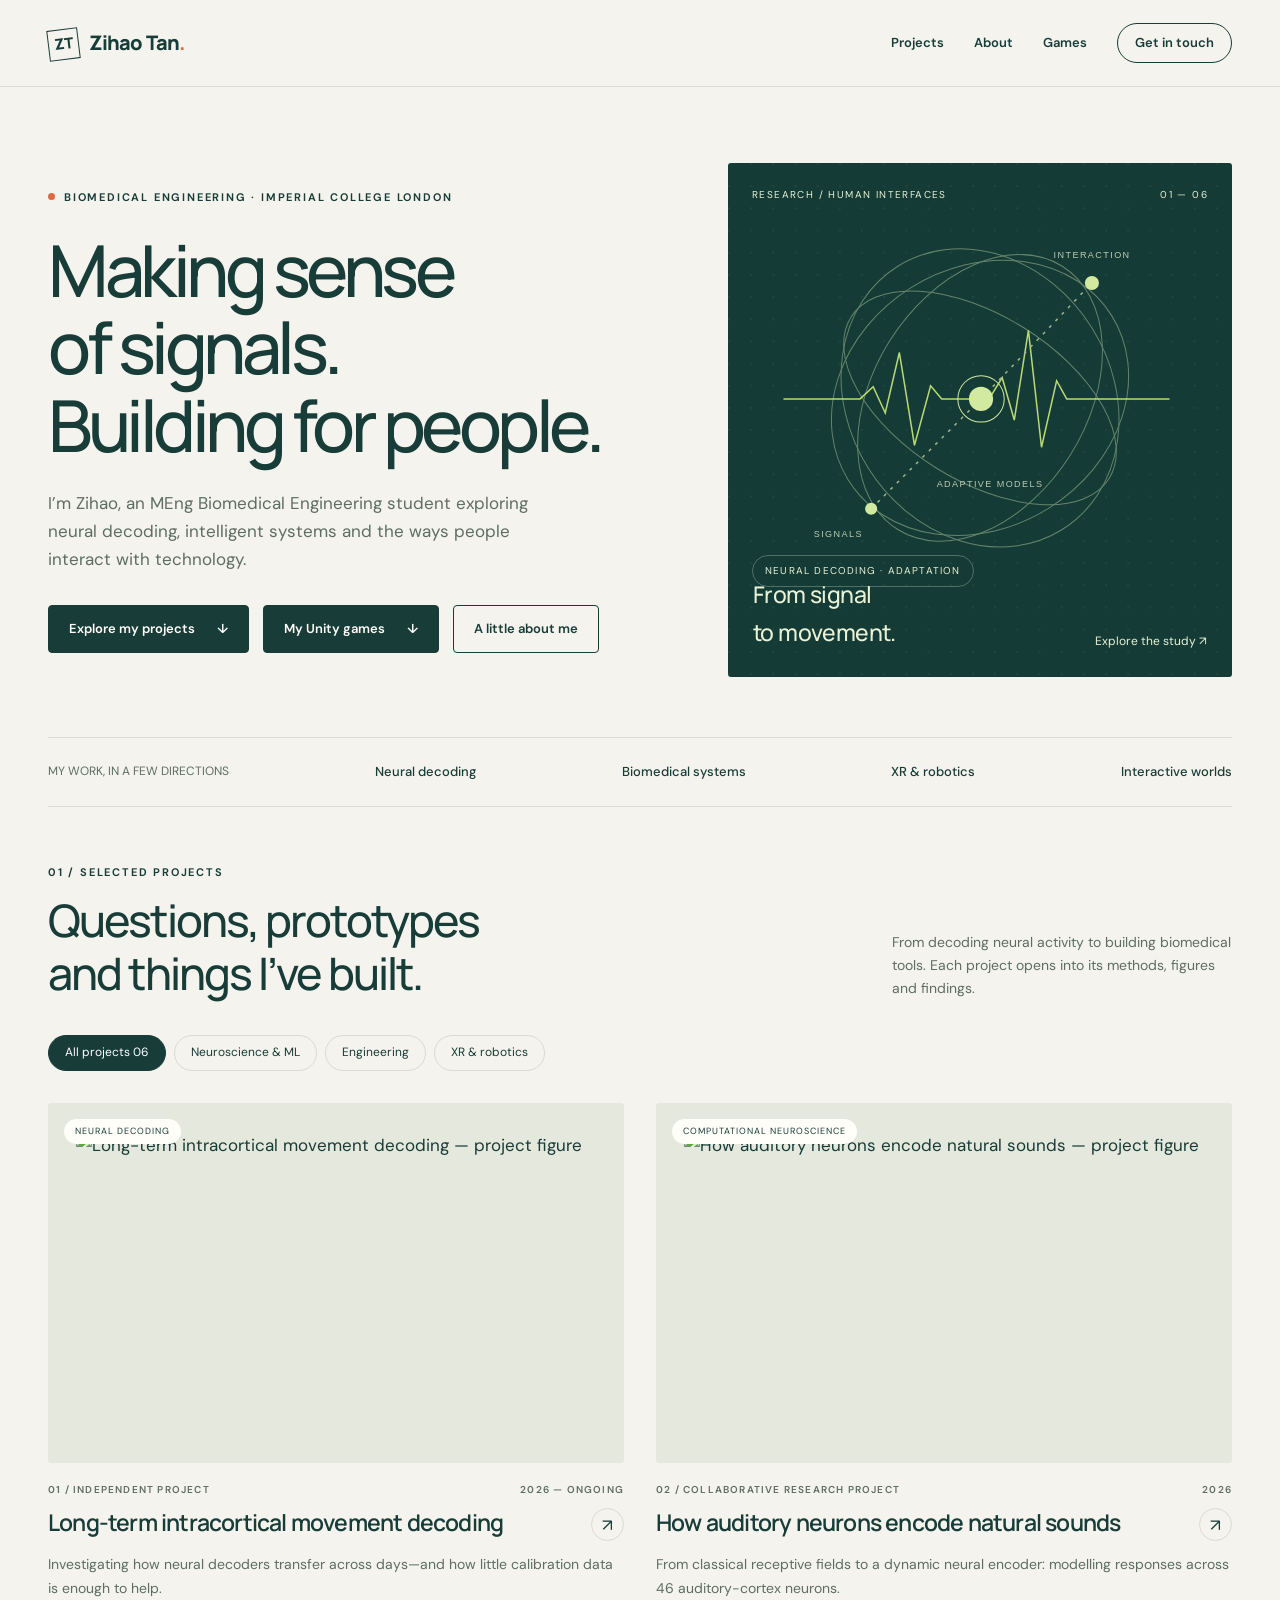
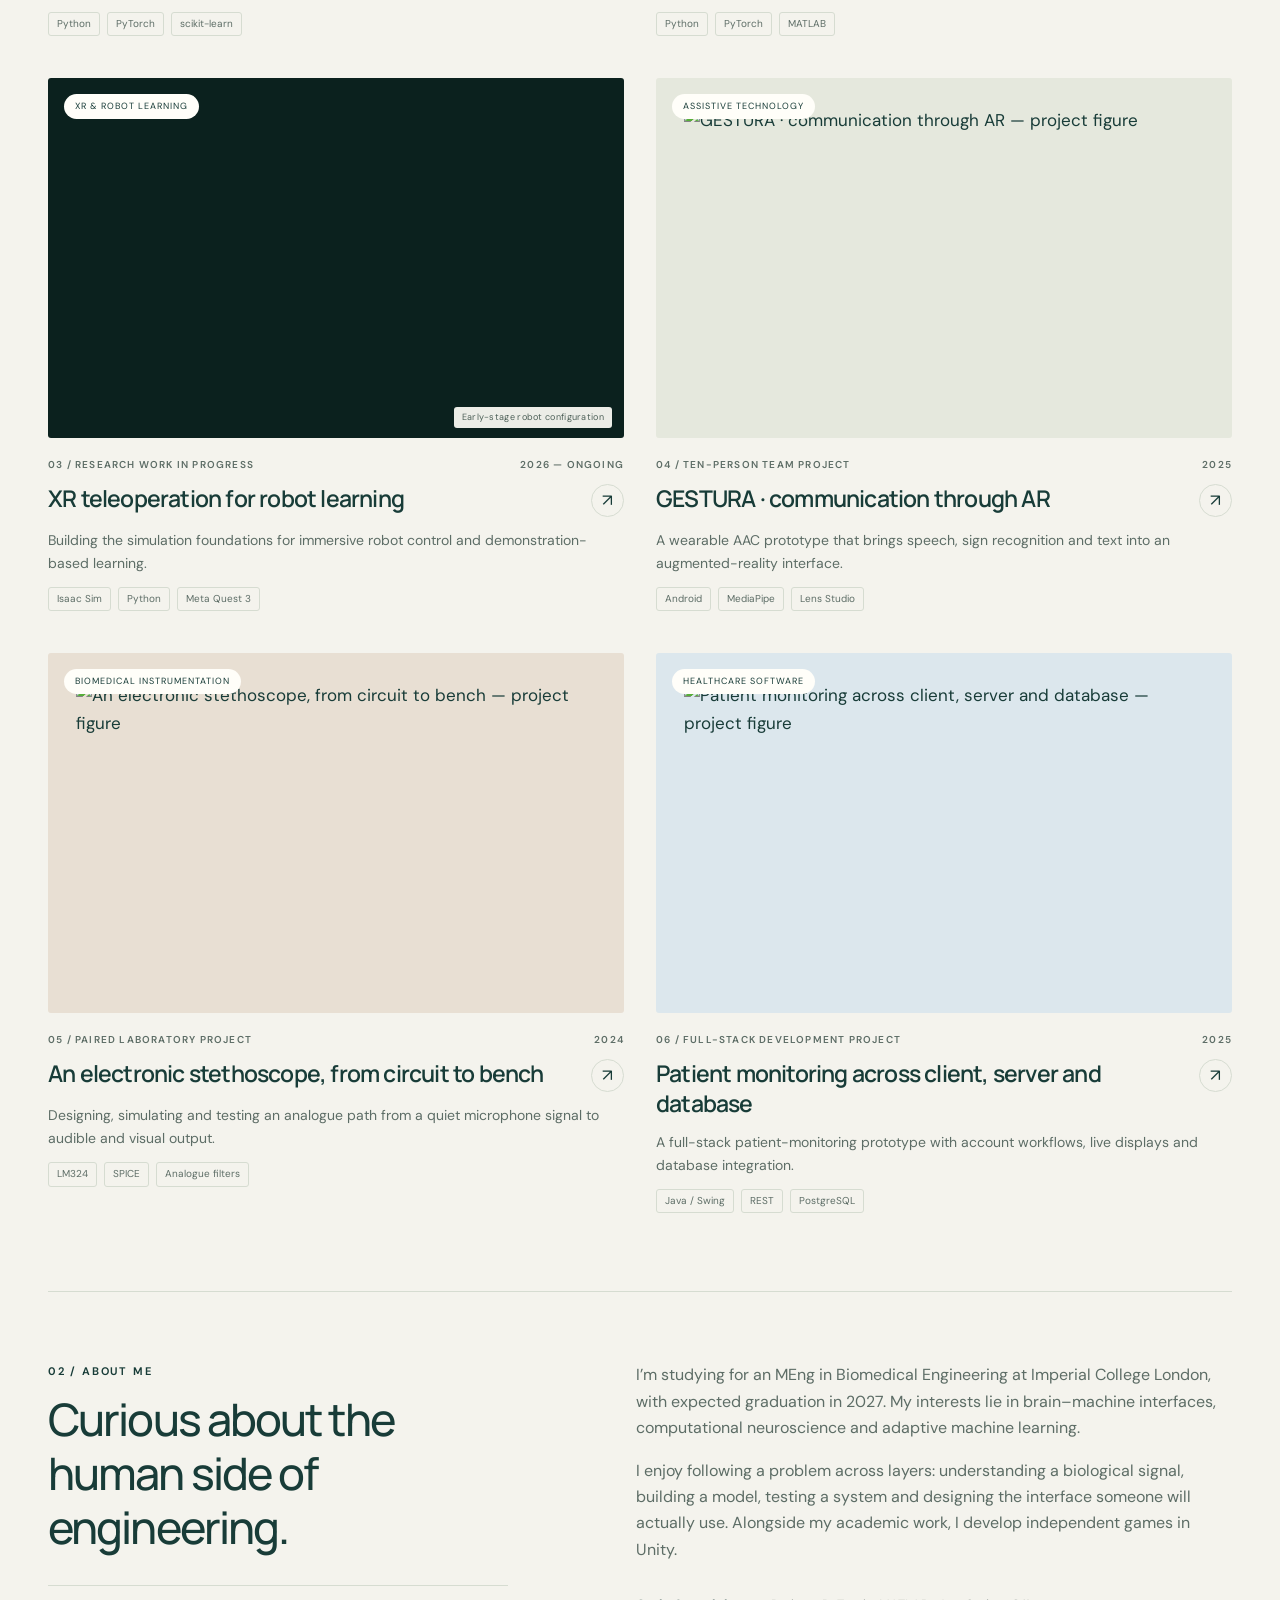
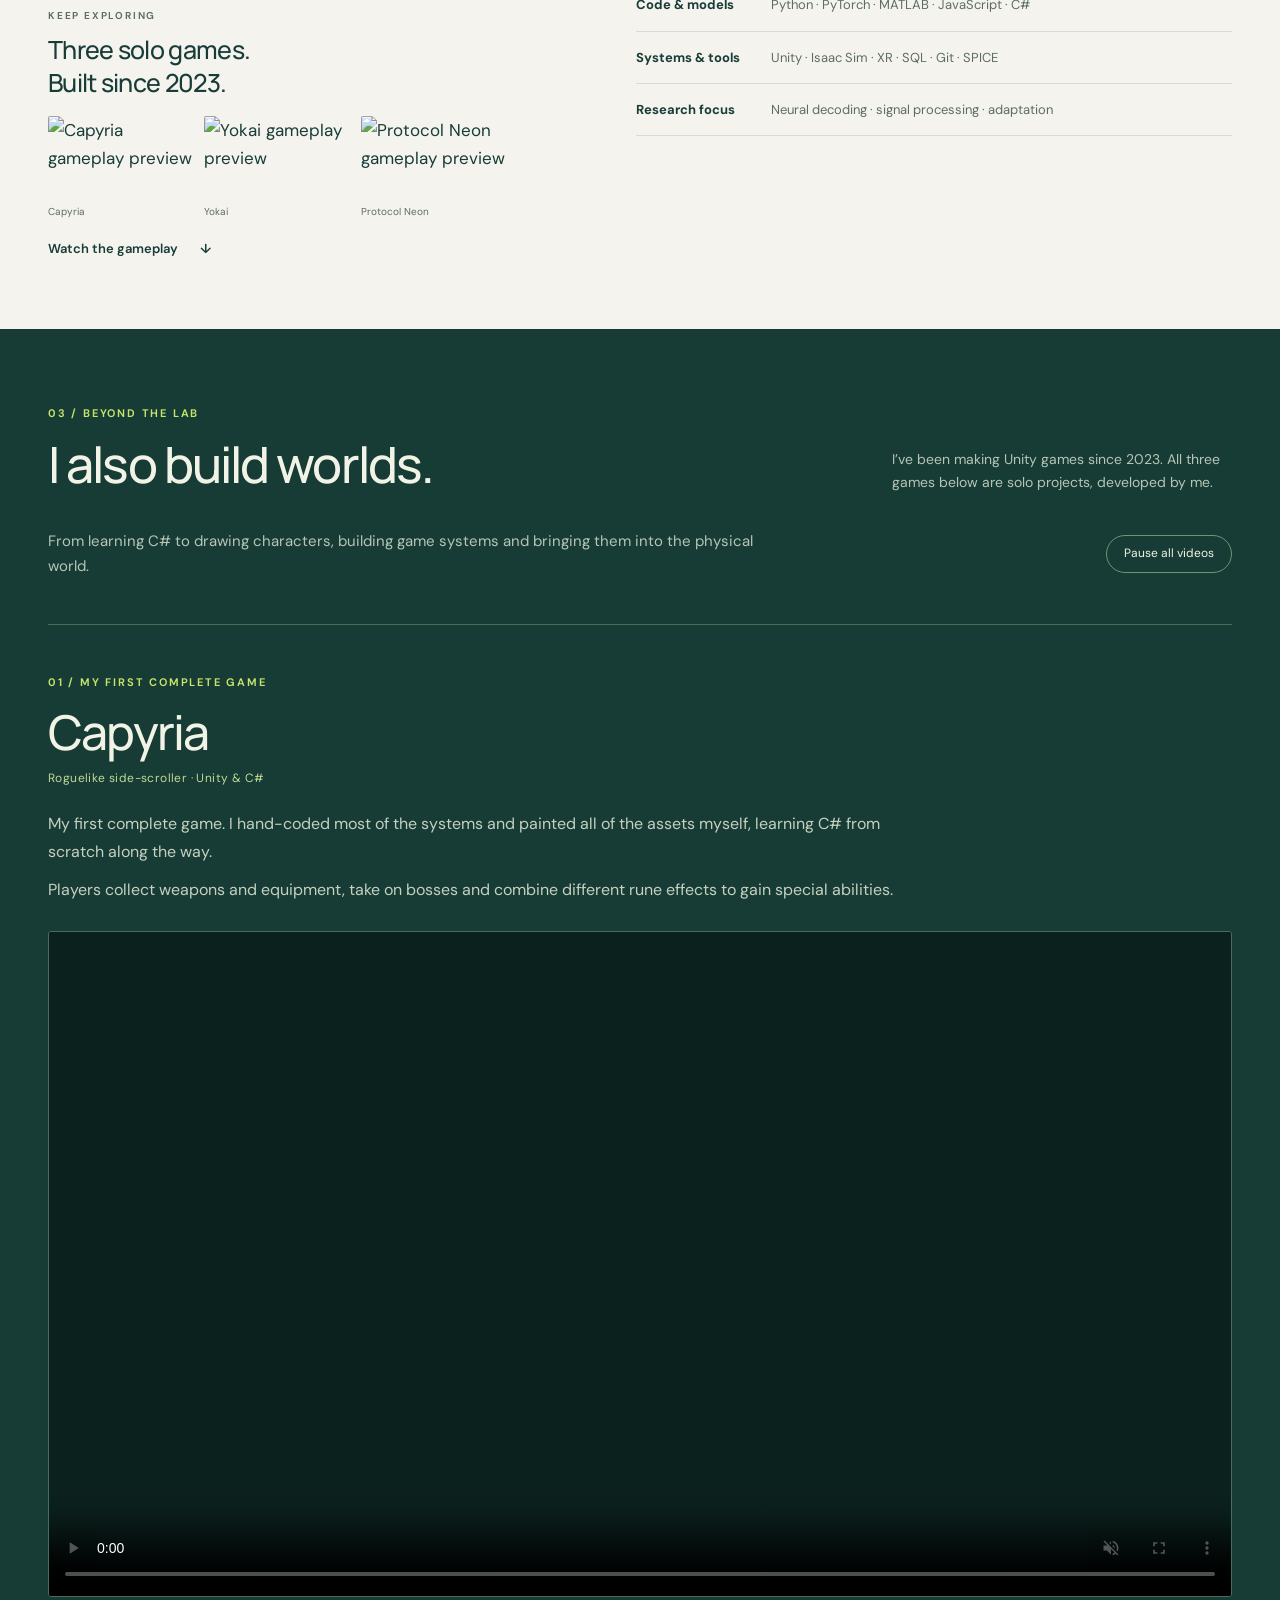
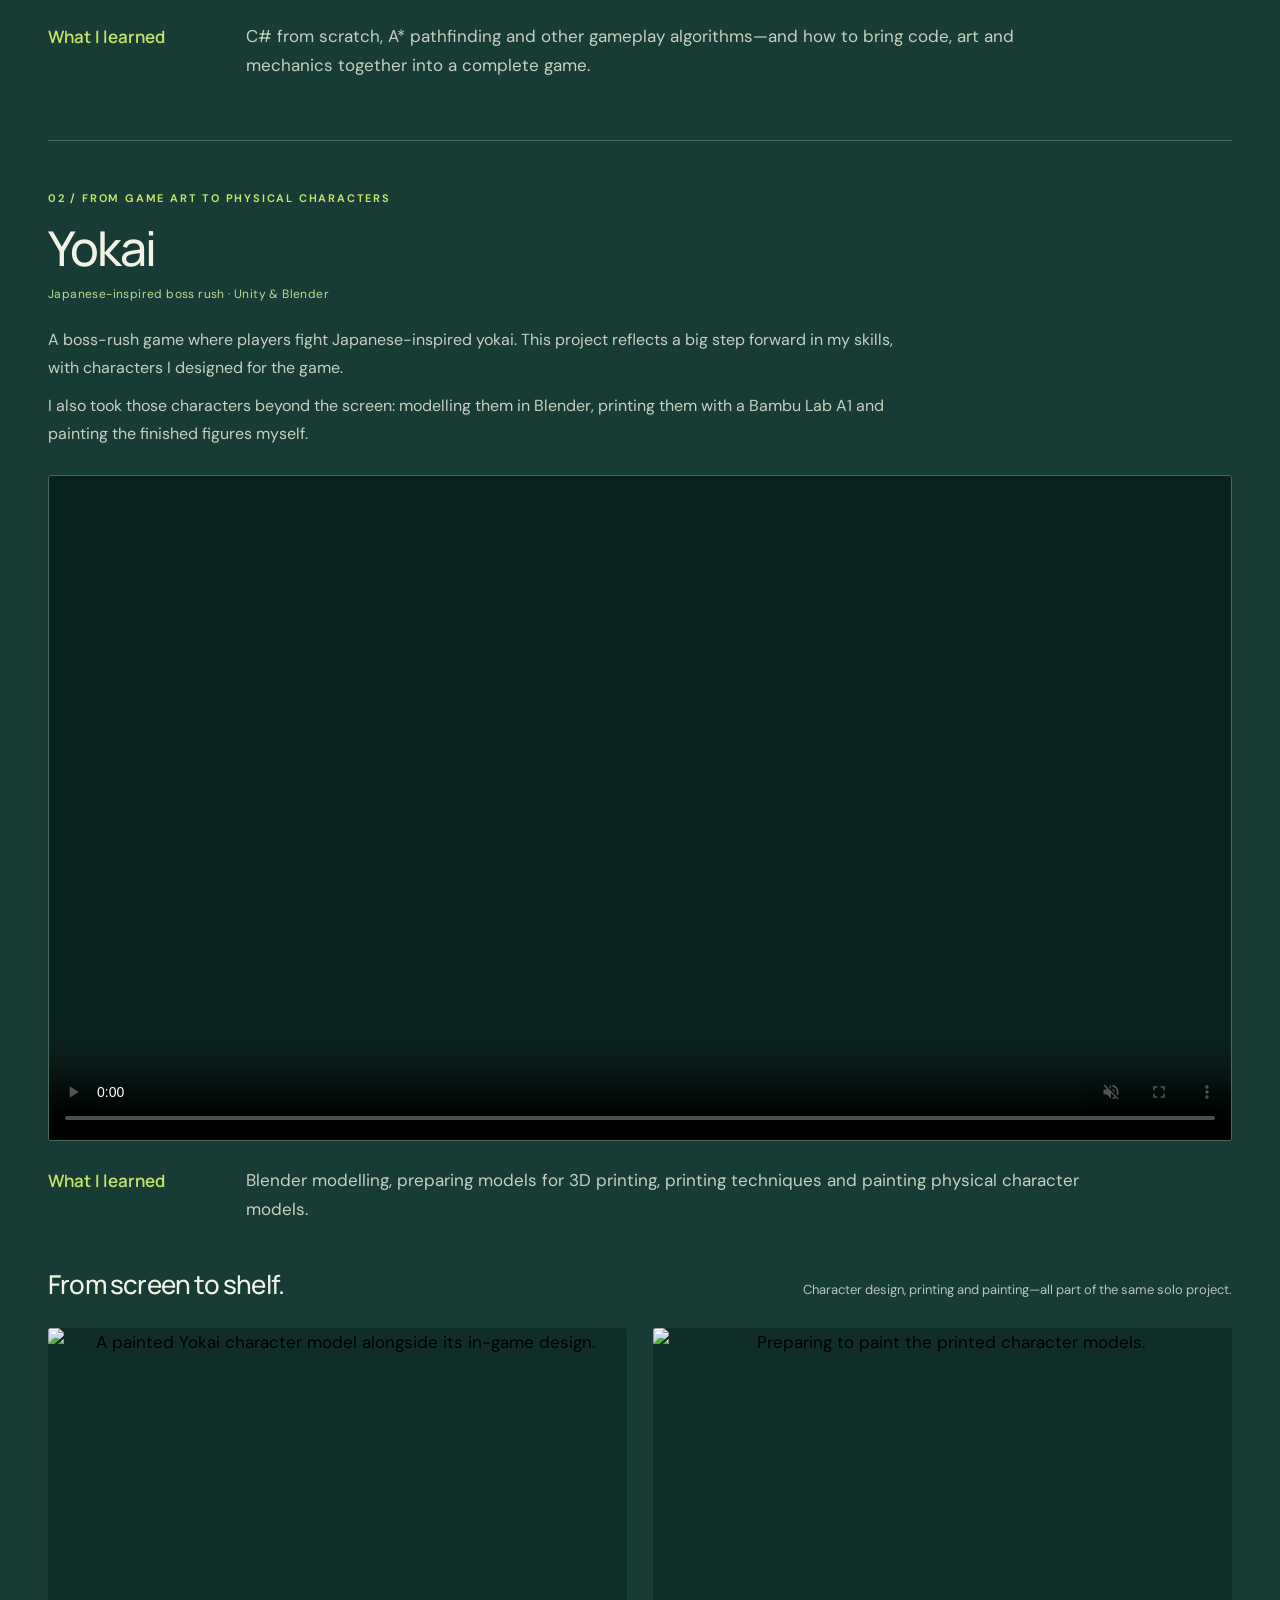
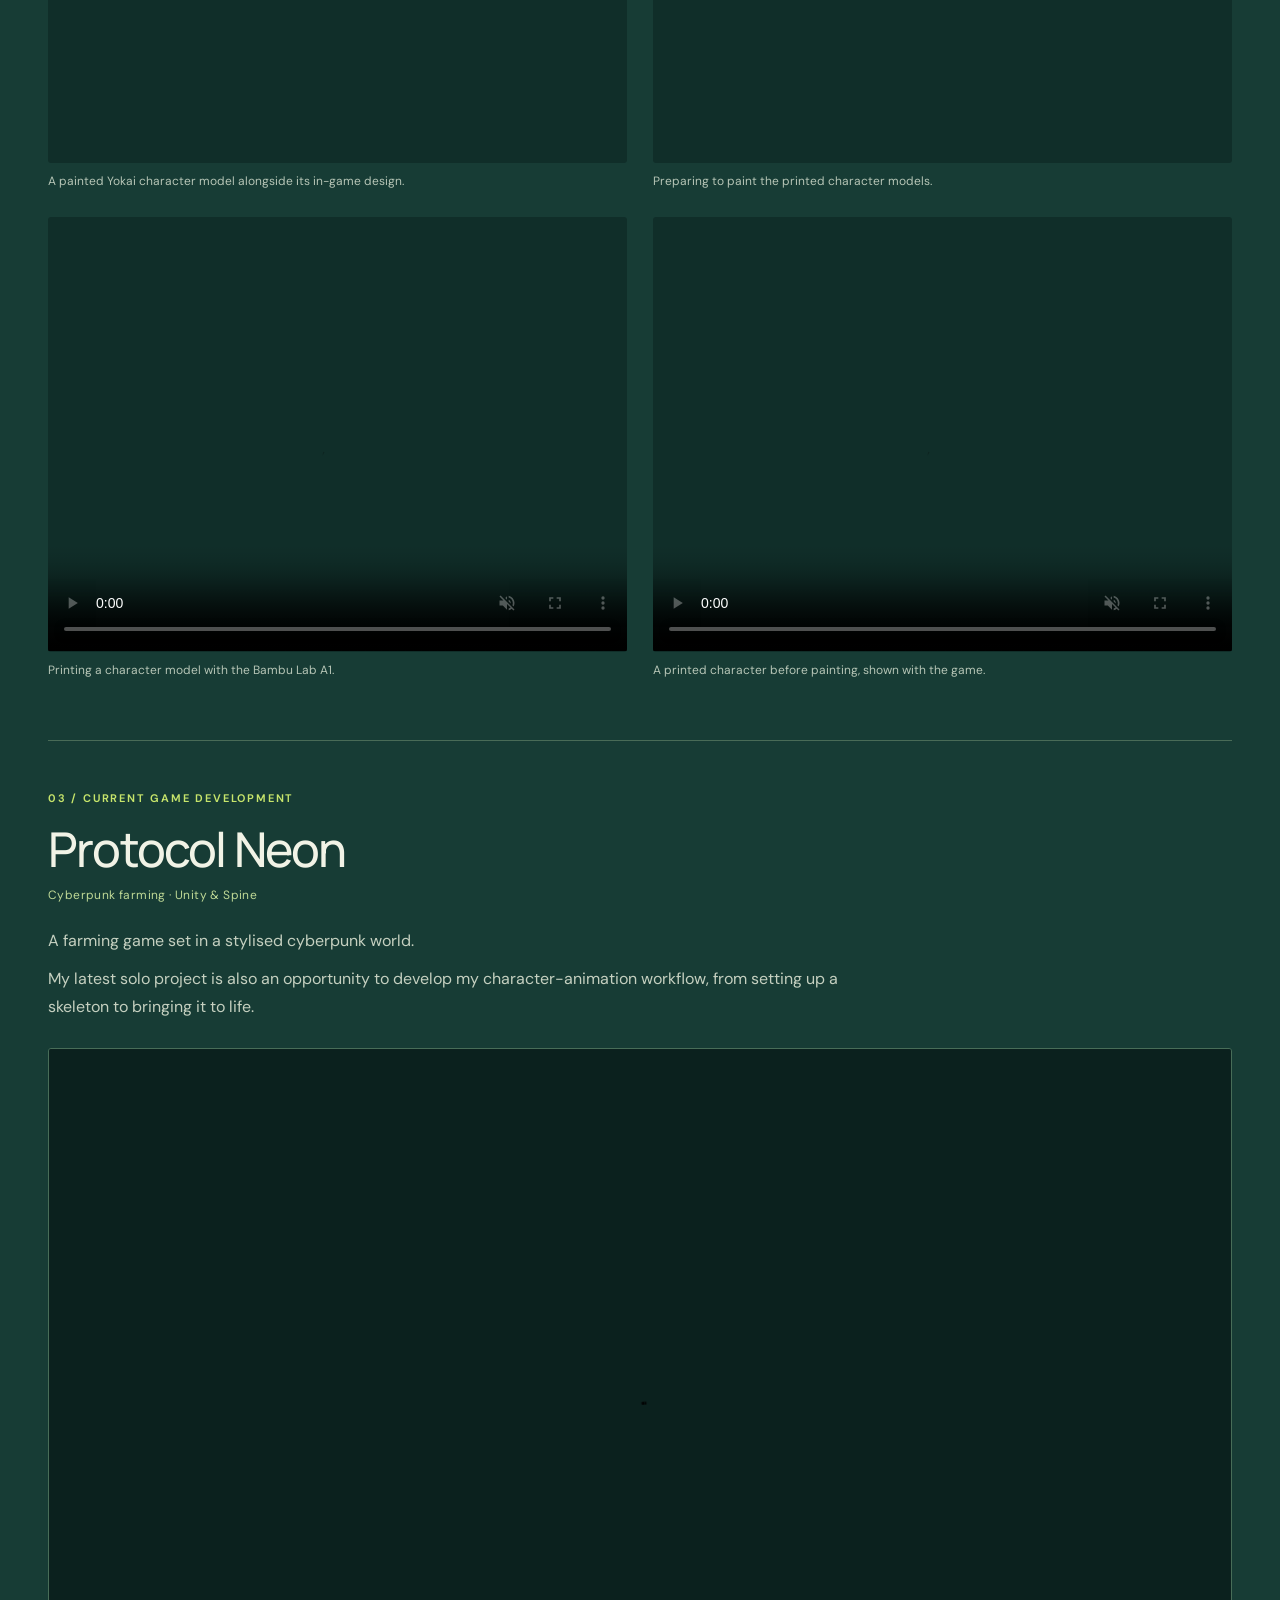
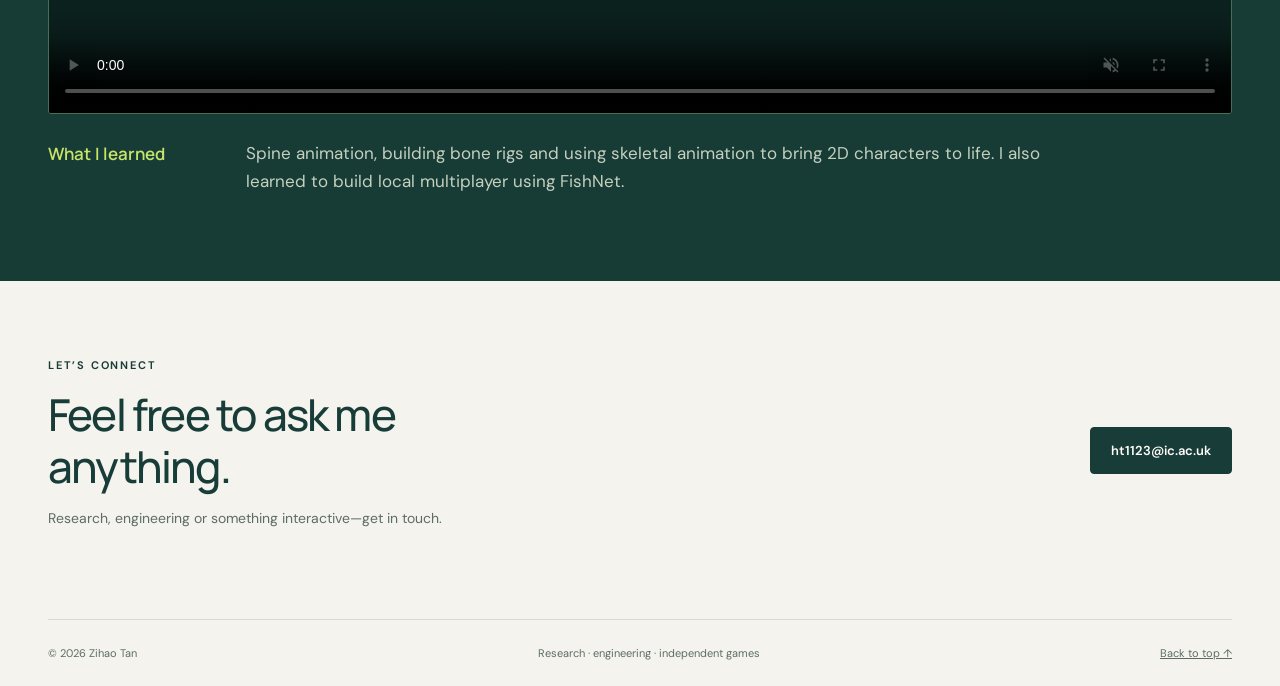
==== index.html @ b98d1325 "Publish portfolio pages and editable source" ====
<!doctype html><html lang="en"><head><meta charset="UTF-8"><meta name="viewport" content="width=device-width, initial-scale=1"><title>Research, engineering &amp; games | Zihao Tan</title><meta name="description" content="Zihao Tan’s portfolio: neural decoding, computational neuroscience, biomedical engineering, XR robotics and independent Unity games."><meta name="theme-color" content="#183c38"><link rel="icon" href="assets/favicon.svg" type="image/svg+xml"><link rel="stylesheet" href="style.css"><script src="app.js" defer></script></head><body id="top"><a class="skip" href="#main">Skip to content</a><header class="site-header"><div class="wrap nav"><a class="brand" href="index.html"><span class="brand-mark" aria-hidden="true">ZT</span>Zihao Tan<span style="color:var(--orange)">.</span></a><nav aria-label="Main navigation"><a href="#work">Projects</a><a href="#about">About</a><a href="#games">Games</a><a class="contact-link" href="mailto:ht1123@ic.ac.uk">Get in touch</a></nav></div></header><main id="main"><section class="hero wrap"><div class="hero-grid"><div><div class="eyebrow"><span class="dot"></span> Biomedical engineering · Imperial College London</div><h1>Making sense<br>of signals.<br>Building for people.</h1><p class="hero-copy">I’m Zihao, an MEng Biomedical Engineering student exploring neural decoding, intelligent systems and the ways people interact with technology.</p><div class="hero-actions"><a class="button" href="#work">Explore my projects <span>↓</span></a><a class="button games-jump" href="#games">My Unity games <span aria-hidden="true">↓</span></a><a class="button secondary" href="#about">A little about me</a></div></div><a class="hero-art" href="intracortical-decoding.html" aria-label="Explore long-term intracortical movement decoding"><div class="art-top"><span>RESEARCH / HUMAN INTERFACES</span><span>01 — 06</span></div><svg viewBox="0 0 500 510" aria-hidden="true"><defs><pattern id="dots" width="22" height="22" patternUnits="userSpaceOnUse"><circle cx="1" cy="1" r=".7" fill="#537365" opacity=".5"/></pattern></defs><rect width="500" height="510" fill="url(#dots)"/><g fill="none" stroke="#65836b"><ellipse cx="250" cy="233" rx="154" ry="129" transform="rotate(-32 250 233)"/><ellipse cx="250" cy="233" rx="131" ry="154" transform="rotate(-32 250 233)"/><ellipse cx="250" cy="233" rx="106" ry="154" transform="rotate(32 250 233)"/><ellipse cx="250" cy="233" rx="151" ry="82" transform="rotate(32 250 233)"/></g><g stroke="#b9d975" stroke-width="1.5" fill="none"><path d="M55 234h76l13-12 12 26 14-60 15 92 16-59 11 13h47l13-21 12 42 14-89 13 116 15-66 10 18h102"/><path d="M142 343L251 234 361 119" stroke="#9fb48e" stroke-dasharray="3 6"/></g><g fill="#d2eaa0"><circle cx="142" cy="343" r="6"/><circle cx="361" cy="119" r="7"/><circle cx="251" cy="234" r="12"/></g><circle cx="251" cy="234" r="23" fill="none" stroke="#d2eaa0"/><g font-family="Arial,sans-serif" font-size="9" letter-spacing="1.4" fill="#bdccaf"><text x="323" y="94">INTERACTION</text><text x="85" y="371">SIGNALS</text><text x="207" y="321">ADAPTIVE MODELS</text></g></svg><div class="art-badge">NEURAL DECODING · ADAPTATION</div><div class="art-bottom"><strong>From signal<br>to movement.</strong><span>Explore the study ↗</span></div></a></div><div class="intro-strip"><span>MY WORK, IN A FEW DIRECTIONS</span><strong>Neural decoding</strong><strong>Biomedical systems</strong><strong>XR & robotics</strong><strong>Interactive worlds</strong></div></section>
<section id="work" class="section wrap"><div class="section-head"><div><div class="eyebrow">01 / Selected projects</div><h2>Questions, prototypes<br>and things I’ve built.</h2></div><p>From decoding neural activity to building biomedical tools. Each project opens into its methods, figures and findings.</p></div><div class="filters" role="group" aria-label="Filter projects"><button class="filter" data-filter="all" aria-pressed="true">All projects <span aria-hidden="true">06</span></button><button class="filter" data-filter="research" aria-pressed="false">Neuroscience & ML</button><button class="filter" data-filter="engineering" aria-pressed="false">Engineering</button><button class="filter" data-filter="robotics" aria-pressed="false">XR & robotics</button></div><p id="filter-status" class="sr-only" aria-live="polite">Showing 6 projects</p><div class="project-grid"><a class="project-card" href="intracortical-decoding.html" data-category="research"><div class="project-media "><span class="project-label">Neural decoding</span><img src="assets/final_results_summary.webp" alt="Long-term intracortical movement decoding — project figure" loading="lazy" width="900" height="560"></div><div class="card-meta"><span>01 / Independent project</span><span>2026 — ongoing</span></div><div class="card-title"><h3>Long-term intracortical movement decoding</h3><span class="card-arrow" aria-hidden="true">↗</span></div><p>Investigating how neural decoders transfer across days—and how little calibration data is enough to help.</p><div class="tags"><span class="tag">Python</span><span class="tag">PyTorch</span><span class="tag">scikit-learn</span></div></a><a class="project-card" href="auditory-cortex.html" data-category="research"><div class="project-media "><span class="project-label">Computational neuroscience</span><img src="assets/auditory-dynamic-receptive-fields.webp" alt="How auditory neurons encode natural sounds — project figure" loading="lazy" width="900" height="560"></div><div class="card-meta"><span>02 / Collaborative research project</span><span>2026</span></div><div class="card-title"><h3>How auditory neurons encode natural sounds</h3><span class="card-arrow" aria-hidden="true">↗</span></div><p>From classical receptive fields to a dynamic neural encoder: modelling responses across 46 auditory-cortex neurons.</p><div class="tags"><span class="tag">Python</span><span class="tag">PyTorch</span><span class="tag">MATLAB</span></div></a><a class="project-card" href="xr-teleoperation.html" data-category="robotics"><div class="project-media xr xr-video-preview"><span class="project-label">XR & robot learning</span><video data-autoplay autoplay muted loop playsinline preload="metadata" poster="media/unitree-early-configuration-poster.jpg" aria-label="Early-stage Unitree robot configuration preview" width="1172" height="916"><source src="media/unitree-early-configuration.mp4" type="video/mp4"></video><span class="media-credit">Early-stage robot configuration</span></div><div class="card-meta"><span>03 / Research work in progress</span><span>2026 — ongoing</span></div><div class="card-title"><h3>XR teleoperation for robot learning</h3><span class="card-arrow" aria-hidden="true">↗</span></div><p>Building the simulation foundations for immersive robot control and demonstration-based learning.</p><div class="tags"><span class="tag">Isaac Sim</span><span class="tag">Python</span><span class="tag">Meta Quest 3</span></div></a><a class="project-card" href="gestura.html" data-category="engineering"><div class="project-media "><span class="project-label">Assistive technology</span><img src="assets/gestura-early-prototype.webp" alt="GESTURA · communication through AR — project figure" loading="lazy" width="900" height="560"></div><div class="card-meta"><span>04 / Ten-person team project</span><span>2025</span></div><div class="card-title"><h3>GESTURA · communication through AR</h3><span class="card-arrow" aria-hidden="true">↗</span></div><p>A wearable AAC prototype that brings speech, sign recognition and text into an augmented-reality interface.</p><div class="tags"><span class="tag">Android</span><span class="tag">MediaPipe</span><span class="tag">Lens Studio</span></div></a><a class="project-card" href="electronic-stethoscope.html" data-category="engineering"><div class="project-media lab"><span class="project-label">Biomedical instrumentation</span><img src="assets/stethoscope-breadboard.webp" alt="An electronic stethoscope, from circuit to bench — project figure" loading="lazy" width="900" height="560"></div><div class="card-meta"><span>05 / Paired laboratory project</span><span>2024</span></div><div class="card-title"><h3>An electronic stethoscope, from circuit to bench</h3><span class="card-arrow" aria-hidden="true">↗</span></div><p>Designing, simulating and testing an analogue path from a quiet microphone signal to audible and visual output.</p><div class="tags"><span class="tag">LM324</span><span class="tag">SPICE</span><span class="tag">Analogue filters</span></div></a><a class="project-card" href="patient-monitoring.html" data-category="engineering"><div class="project-media software"><span class="project-label">Healthcare software</span><img src="assets/software-patient-overview.webp" alt="Patient monitoring across client, server and database — project figure" loading="lazy" width="900" height="560"></div><div class="card-meta"><span>06 / Full-stack development project</span><span>2025</span></div><div class="card-title"><h3>Patient monitoring across client, server and database</h3><span class="card-arrow" aria-hidden="true">↗</span></div><p>A full-stack patient-monitoring prototype with account workflows, live displays and database integration.</p><div class="tags"><span class="tag">Java / Swing</span><span class="tag">REST</span><span class="tag">PostgreSQL</span></div></a></div></section>
<section id="about" class="wrap about"><div><div class="eyebrow">02 / About me</div><h2>Curious about the<br>human side of engineering.</h2><a class="about-next" href="#games"><span class="eyebrow">Keep exploring</span><span class="about-next-title">Three solo games.<br>Built since 2023.</span><span class="about-preview-grid"><span><img src="media/capyria-poster.jpg" alt="Capyria gameplay preview" loading="lazy" width="1280" height="720"><span>Capyria</span></span><span><img src="media/yokai-poster.jpg" alt="Yokai gameplay preview" loading="lazy" width="1280" height="718"><span>Yokai</span></span><span><img src="media/protocol-neon-poster.jpg" alt="Protocol Neon gameplay preview" loading="lazy" width="1274" height="720"><span>Protocol Neon</span></span></span><span class="about-next-link">Watch the gameplay <span aria-hidden="true">↓</span></span></a></div><div><p>I’m studying for an MEng in Biomedical Engineering at Imperial College London, with expected graduation in 2027. My interests lie in brain–machine interfaces, computational neuroscience and adaptive machine learning.</p><p>I enjoy following a problem across layers: understanding a biological signal, building a model, testing a system and designing the interface someone will actually use. Alongside my academic work, I develop independent games in Unity.</p><div class="skill-row"><strong>Code & models</strong><span>Python · PyTorch · MATLAB · JavaScript · C#</span></div><div class="skill-row"><strong>Systems & tools</strong><span>Unity · Isaac Sim · XR · SQL · Git · SPICE</span></div><div class="skill-row"><strong>Research focus</strong><span>Neural decoding · signal processing · adaptation</span></div></div></section>
<section id="games" class="games"><div class="wrap"><div class="section-head"><div><div class="eyebrow">03 / Beyond the lab</div><h2>I also build worlds.</h2></div><p>I’ve been making Unity games since 2023. All three games below are solo projects, developed by me.</p></div><div class="game-section-toolbar"><p>From learning C# to drawing characters, building game systems and bringing them into the physical world.</p><button type="button" class="video-toggle" aria-pressed="false">Pause all videos</button></div>
<article class="game-showcase" id="capyria"><div class="game-intro"><div class="eyebrow">01 / My first complete game</div><h3>Capyria</h3><div class="game-genre">Roguelike side-scroller · Unity & C#</div><p>My first complete game. I hand-coded most of the systems and painted all of the assets myself, learning C# from scratch along the way.</p><p>Players collect weapons and equipment, take on bosses and combine different rune effects to gain special abilities.</p></div><div class="game-player"><video data-autoplay autoplay muted loop playsinline controls preload="none" poster="media/capyria-poster.jpg" aria-label="Capyria gameplay trailer"><source data-src="media/capyria.mp4" type="video/mp4">Your browser does not support embedded video.</video></div><div class="game-learning"><span class="eyebrow">What I learned</span><p>C# from scratch, A* pathfinding and other gameplay algorithms—and how to bring code, art and mechanics together into a complete game.</p></div></article>
<article class="game-showcase" id="yokai"><div class="game-intro"><div class="eyebrow">02 / From game art to physical characters</div><h3>Yokai</h3><div class="game-genre">Japanese-inspired boss rush · Unity & Blender</div><p>A boss-rush game where players fight Japanese-inspired yokai. This project reflects a big step forward in my skills, with characters I designed for the game.</p><p>I also took those characters beyond the screen: modelling them in Blender, printing them with a Bambu Lab A1 and painting the finished figures myself.</p></div><div class="game-player"><video data-autoplay autoplay muted loop playsinline controls preload="none" poster="media/yokai-poster.jpg" aria-label="Yokai boss-rush gameplay"><source data-src="media/yokai.mp4" type="video/mp4">Your browser does not support embedded video.</video></div><div class="game-learning"><span class="eyebrow">What I learned</span><p>Blender modelling, preparing models for 3D printing, printing techniques and painting physical character models.</p></div><div class="making-section"><div class="making-heading"><h4>From screen to shelf.</h4><p>Character design, printing and painting—all part of the same solo project.</p></div><div class="making-grid"><figure class="making-figure"><button type="button" class="image-button making-media" aria-label="Enlarge image: A painted Yokai character model alongside its in-game design."><img src="media/yokai-painted-model.webp" alt="A painted Yokai character model alongside its in-game design." loading="lazy" width="1400" height="1050"></button><figcaption>A painted Yokai character model alongside its in-game design.</figcaption></figure><figure class="making-figure"><button type="button" class="image-button making-media" aria-label="Enlarge image: Preparing to paint the printed character models."><img src="media/yokai-painting-process.webp" alt="Preparing to paint the printed character models." loading="lazy" width="1400" height="1050"></button><figcaption>Preparing to paint the printed character models.</figcaption></figure><figure class="making-figure"><div class="making-media"><video data-autoplay autoplay muted loop playsinline controls preload="none" poster="media/yokai-printing-poster.jpg" aria-label="Yokai character being printed on a Bambu Lab A1"><source data-src="media/yokai-printing.mp4" type="video/mp4">Your browser does not support embedded video.</video></div><figcaption>Printing a character model with the Bambu Lab A1.</figcaption></figure><figure class="making-figure"><div class="making-media"><video data-autoplay autoplay muted loop playsinline controls preload="none" poster="media/yokai-printed-model-poster.jpg" aria-label="A printed Yokai character held beside its in-game design"><source data-src="media/yokai-printed-model.mp4" type="video/mp4">Your browser does not support embedded video.</video></div><figcaption>A printed character before painting, shown with the game.</figcaption></figure></div></div></article>
<article class="game-showcase" id="protocol-neon"><div class="game-intro"><div class="eyebrow">03 / Current game development</div><h3>Protocol Neon</h3><div class="game-genre">Cyberpunk farming · Unity & Spine</div><p>A farming game set in a stylised cyberpunk world.</p><p>My latest solo project is also an opportunity to develop my character-animation workflow, from setting up a skeleton to bringing it to life.</p></div><div class="game-player"><video data-autoplay autoplay muted loop playsinline controls preload="none" poster="media/protocol-neon-poster.jpg" aria-label="Protocol Neon cyberpunk farming gameplay"><source data-src="media/protocol-neon.mp4" type="video/mp4">Your browser does not support embedded video.</video></div><div class="game-learning"><span class="eyebrow">What I learned</span><p>Spine animation, building bone rigs and using skeletal animation to bring 2D characters to life. I also learned to build local multiplayer using FishNet.</p></div></article></div></section>
<section id="contact" class="wrap contact"><div><div class="eyebrow">Let’s connect</div><h2>Feel free to ask me<br>anything.</h2><p>Research, engineering or something interactive—get in touch.</p></div><a class="button" href="mailto:ht1123@ic.ac.uk">ht1123@ic.ac.uk</a></section></main><div class="wrap footer"><span>© 2026 Zihao Tan</span><span>Research · engineering · independent games</span><a href="#top">Back to top ↑</a></div><dialog id="figure-dialog" class="lightbox" aria-label="Expanded project figure"><button type="button" class="lightbox-close" aria-label="Close expanded figure">×</button><img src="assets/favicon.svg" alt=""><p class="lightbox-caption"></p></dialog></body></html>
---- style.css ----
@import url('https://fonts.googleapis.com/css2?family=DM+Sans:wght@400;450;500;600;650;700&family=Manrope:wght@400;500;600;650;700;750;800&display=swap');
:root{--paper:#f4f3ed;--ink:#183c38;--muted:#5d6d66;--line:#d6dcd1;--green:#c7e56b;--orange:#dc6a45;--white:#fffef9;--navy:#143b35}*{box-sizing:border-box}html{scroll-behavior:smooth;scroll-padding-top:90px}body{margin:0;background:var(--paper);color:var(--ink);font-family:'DM Sans',Arial,sans-serif;font-size:17px;line-height:1.65}a{color:inherit}button{font:inherit}img{max-width:100%;display:block}::selection{background:var(--green);color:var(--ink)}.wrap{width:min(1240px,calc(100% - 96px));margin:auto}.site-header{border-bottom:1px solid var(--line);background:var(--paper);position:sticky;top:0;z-index:20}.nav{height:86px;display:flex;align-items:center;justify-content:space-between;gap:24px}.brand{text-decoration:none;font-family:Manrope,Arial,sans-serif;font-size:20px;font-weight:800;letter-spacing:-.9px;white-space:nowrap}.brand-mark{display:inline-grid;place-items:center;border:1.5px solid var(--ink);width:31px;height:31px;margin-right:10px;font-size:15px;transform:rotate(-7deg)}nav{display:flex;align-items:center;gap:30px}nav a{text-decoration:none;font-size:13px;font-weight:600}nav a:hover{color:#a34529}.contact-link{border:1px solid var(--ink);border-radius:30px;padding:8px 17px}.eyebrow,.mono{font-family:'DM Sans',Arial,sans-serif;font-size:11px;letter-spacing:1.8px;text-transform:uppercase;font-weight:650}.eyebrow{display:flex;align-items:center;gap:9px}.dot{width:7px;height:7px;background:var(--orange);border-radius:50%;display:inline-block}.hero{padding:76px 0 66px}.hero-grid{display:grid;grid-template-columns:1.23fr 1fr;align-items:center;gap:60px}.hero h1{font-family:Manrope,Arial,sans-serif;font-size:clamp(50px,5.6vw,78px);font-weight:500;letter-spacing:-4.5px;line-height:1.08;margin:26px 0 25px}.hero h1 em{font-family:Georgia,serif;font-weight:400}.hero-copy{max-width:520px;color:var(--muted);font-size:17px}.button{display:inline-flex;align-items:center;gap:22px;background:var(--ink);color:var(--white);border:1px solid var(--ink);border-radius:4px;padding:12px 20px;text-decoration:none;font-size:13px;font-weight:600;cursor:pointer}.button:hover{background:#28584c}.button.secondary{background:transparent;color:var(--ink)}.hero-actions{display:flex;gap:14px;margin-top:32px}.hero-art{position:relative;aspect-ratio:1/1.02;background:var(--navy);border-radius:3px;overflow:hidden;color:#e9f2d6;padding:24px}.hero-art svg{position:absolute;inset:0;width:100%;height:100%}.art-top{position:relative;display:flex;justify-content:space-between;font-size:10px;letter-spacing:1.4px}.art-bottom{position:absolute;bottom:25px;left:25px;right:25px;display:flex;justify-content:space-between;align-items:end}.art-bottom span{font-size:12px}.art-bottom strong{font-family:Manrope,sans-serif;font-size:23px;font-weight:500;letter-spacing:-.6px}.art-badge{position:absolute;bottom:90px;left:24px;padding:7px 12px;border:1px solid #4e7163;font-size:10px;letter-spacing:1.2px;border-radius:40px}.intro-strip{display:flex;align-items:center;justify-content:space-between;border-top:1px solid var(--line);border-bottom:1px solid var(--line);padding:23px 0;gap:15px;margin-top:60px}.intro-strip span{color:var(--muted);font-size:12px}.intro-strip strong{font-size:13px;font-weight:500}.section{padding:78px 0}.section-head{display:flex;justify-content:space-between;align-items:end;gap:35px;margin-bottom:35px}.section-head h2,.about h2{font-family:Manrope,Arial,sans-serif;font-size:clamp(32px,3.5vw,45px);line-height:1.2;letter-spacing:-1.9px;font-weight:500;margin:12px 0 0}.section-head p{max-width:340px;font-size:14px;color:var(--muted);margin:0}.filters{display:flex;gap:8px;flex-wrap:wrap;margin:25px 0 32px}.filter{background:transparent;border:1px solid var(--line);border-radius:25px;padding:7px 16px;cursor:pointer;font-size:12px;color:var(--ink)}.filter[aria-pressed=true]{background:var(--ink);color:white;border-color:var(--ink)}.project-grid{display:grid;grid-template-columns:1fr 1fr;gap:42px 32px}.project-card{text-decoration:none;display:block}.project-card[hidden]{display:none}.project-media{aspect-ratio:1.6;background:#e5e8dd;position:relative;overflow:hidden;border-radius:3px;display:flex;align-items:center;justify-content:center;padding:28px}.project-media img{width:100%;height:100%;object-fit:contain;transition:transform .5s}.project-card:hover .project-media img{transform:scale(1.025)}.project-card:hover h3{text-decoration:underline;text-underline-offset:5px}.project-media.poster{background:#dce8e4}.project-media.poster img{object-fit:cover;object-position:top;height:100%;border-radius:2px}.project-media.lab{background:#e8dfd3}.project-media.software{background:#dce7ed}.project-media.xr{background:#d7e3d8;padding:0}.project-label{position:absolute;left:16px;top:16px;border-radius:20px;background:var(--white);font-size:9px;letter-spacing:1px;padding:5px 11px;text-transform:uppercase;z-index:1}.card-meta{display:flex;justify-content:space-between;margin:19px 0 10px;font-size:10px;font-weight:600;letter-spacing:1.2px;text-transform:uppercase;color:var(--muted)}.card-title{display:flex;justify-content:space-between;gap:12px;align-items:start}.card-title h3{font-family:Manrope,sans-serif;font-size:23px;line-height:1.3;letter-spacing:-.8px;font-weight:600;margin:0}.card-arrow{display:grid;place-items:center;width:33px;height:33px;flex-shrink:0;border:1px solid var(--line);border-radius:50%;font-size:17px}.project-card p{font-size:14px;color:var(--muted);line-height:1.65;margin:12px 0}.tags{display:flex;flex-wrap:wrap;gap:7px}.tag{font-size:10px;border:1px solid var(--line);padding:3px 8px;border-radius:3px;color:var(--muted)}.about{border-top:1px solid var(--line);display:grid;grid-template-columns:.9fr 1.1fr;gap:100px;padding:70px 0}.about p{color:var(--muted);font-size:16px;margin-top:0}.skill-row{display:grid;grid-template-columns:135px 1fr;border-bottom:1px solid var(--line);padding:15px 0;font-size:13px}.skill-row span{color:var(--muted)}.games{background:#173c35;color:#f1f3e6;padding:75px 0 85px}.games .section-head p{color:#b6c5b6}.games .eyebrow{color:var(--green)}.games h2{font-size:50px}.games-grid{display:grid;grid-template-columns:repeat(3,1fr);gap:23px;margin-top:35px}.game-frame{aspect-ratio:1.45;border:1px solid #4c685b;display:grid;place-items:center;position:relative;background:#20483f}.game-frame:before{content:'';position:absolute;inset:20px;border:1px dashed #49695b}.game-icon{width:55px;height:40px;border:2px solid #bdd096;border-radius:12px 12px 20px 20px;position:relative}.game-icon:before{content:'+';position:absolute;left:9px;top:-6px;font-size:29px;color:var(--green)}.game-icon:after{content:'••';position:absolute;right:7px;top:3px;letter-spacing:2px;color:var(--green)}.game-caption{position:absolute;bottom:27px;letter-spacing:1.4px;font-size:9px;color:#a7bdac;text-transform:uppercase}.game-card h3{font-family:Manrope,sans-serif;font-size:19px;font-weight:500;margin-bottom:7px}.game-card p{font-size:13px;color:#b6c5b6;margin:0}.game-frame video,.game-frame>img{width:100%;height:100%;object-fit:contain;z-index:1}.contact{padding:75px 0;display:flex;align-items:center;justify-content:space-between;gap:30px}.contact h2{font-family:Manrope,sans-serif;font-size:44px;line-height:1.2;font-weight:500;letter-spacing:-1.8px;margin:13px 0}.contact p{color:var(--muted);font-size:14px}.footer{border-top:1px solid var(--line);padding:24px 0;display:flex;justify-content:space-between;font-size:11px;color:var(--muted)}.project-hero{padding:43px 0 42px}.back{text-decoration:none;font-size:12px;color:var(--muted)}.project-heading{margin-top:45px;display:grid;grid-template-columns:1.65fr .75fr;gap:65px}.project-heading h1{font-family:Manrope,sans-serif;font-size:clamp(38px,4.3vw,62px);letter-spacing:-2.7px;line-height:1.12;font-weight:500;margin:15px 0 23px;max-width:890px}.project-heading .summary{font-size:18px;color:var(--muted);max-width:800px}.project-info{border-top:1px solid var(--line);padding-top:14px;margin-top:35px}.info-row{padding:13px 0;border-bottom:1px solid var(--line);font-size:12px;display:grid;grid-template-columns:75px 1fr;gap:15px}.info-row span{color:var(--muted)}.cover-figure{margin:25px 0 0}.figure{margin:38px 0}.image-button{display:block;border:0;padding:25px;background:#fff;cursor:zoom-in;width:100%;border-radius:3px}.image-button img{margin:auto;max-height:640px;width:100%;object-fit:contain}.cover-figure .image-button{padding:30px 45px}.cover-figure .image-button img{max-height:520px}.figure figcaption,.cover-figure figcaption{font-size:12px;color:var(--muted);margin-top:13px;line-height:1.6}.detail-layout{display:grid;grid-template-columns:200px minmax(0,1fr);gap:85px;padding:65px 0 85px}.contents{align-self:start;position:sticky;top:120px;display:grid;gap:11px;font-size:12px}.contents a{color:var(--muted);text-decoration:none}.contents a:hover{color:var(--ink)}.contents .mono{margin-bottom:12px;color:var(--ink)}.article{max-width:900px}.article section{margin-bottom:50px}.article h2{font-family:Manrope,sans-serif;font-size:31px;letter-spacing:-1px;font-weight:500;margin:0 0 18px}.article h3{font-weight:500;font-size:20px}.article p,.article li{color:#4d6058;font-size:16px}.article li{padding-left:5px;margin:10px 0}.article ul{padding-left:20px}.metrics{display:grid;grid-template-columns:repeat(3,1fr);gap:20px;border-top:1px solid var(--line);border-bottom:1px solid var(--line);padding:24px 0;margin:28px 0}.metric strong{display:block;font-family:Manrope,sans-serif;font-size:33px;font-weight:500;letter-spacing:-1px}.metric span{display:block;color:var(--muted);font-size:11px}.mini-table{border-collapse:collapse;width:100%;font-size:14px;margin:25px 0}.mini-table th{text-align:left;font-weight:500}.mini-table td,.mini-table th{padding:12px;border-bottom:1px solid var(--line)}.mini-table th{background:#e8ebdf}.status{background:#e5ead9;padding:15px 20px;font-size:13px;color:#4d6058}.two-figures{display:grid;grid-template-columns:1fr 1fr;gap:20px}.two-figures .image-button{padding:15px}.project-next{border-top:1px solid var(--line);padding:35px 0 60px;display:flex;justify-content:space-between;gap:20px}.project-next a{text-decoration:none;font-family:Manrope,sans-serif;font-size:22px}.project-next small{display:block;font-family:'DM Sans',sans-serif;font-size:10px;letter-spacing:1px;color:var(--muted);text-transform:uppercase;margin-bottom:8px}.pipeline{display:grid;grid-template-columns:repeat(3,1fr);gap:15px;margin:25px 0}.pipeline>div{border-top:2px solid var(--ink);padding:15px;background:#e6eadf}.pipeline strong{display:block;font-weight:500}.pipeline span{font-size:12px;color:var(--muted);display:block;margin-top:6px}.lightbox{border:none;background:#f8f9f3;width:min(1300px,95vw);max-width:95vw;max-height:95vh;padding:45px 20px 20px;box-shadow:0 20px 100px #0004}.lightbox::backdrop{background:#102d29db}.lightbox img{max-height:78vh;width:100%;object-fit:contain}.lightbox-close{position:absolute;top:8px;right:15px;background:none;border:0;cursor:pointer;font-size:22px;color:var(--ink)}.lightbox-caption{font-size:12px;text-align:center;color:var(--muted);margin:14px auto 0;max-width:850px}.skip{position:absolute;top:-100px;background:var(--ink);color:white;padding:10px;z-index:100}.skip:focus{top:0}a:focus-visible,button:focus-visible{outline:3px solid var(--orange);outline-offset:4px}button:disabled{cursor:default}.empty{display:none}.sr-only{position:absolute;width:1px;height:1px;padding:0;overflow:hidden;clip:rect(0,0,0,0);white-space:nowrap;border:0}
@media(min-width:1500px){.hero{padding-top:90px}.hero h1{font-size:85px}}@media(max-width:1000px){.wrap{width:calc(100% - 56px)}.hero-grid{gap:35px}.hero h1{font-size:56px;letter-spacing:-3px}.hero-art{min-height:360px}.intro-strip{flex-wrap:wrap;gap:10px 30px}.about{gap:45px}.detail-layout{grid-template-columns:150px 1fr;gap:35px}.project-heading{gap:35px}.game-caption{bottom:18px}}@media(max-width:700px){.wrap{width:calc(100% - 36px)}.nav{height:70px;gap:10px}.brand{font-size:17px}.brand-mark{width:25px;height:25px;margin-right:6px}nav{gap:15px}nav a{font-size:11px}nav .contact-link{display:none}.hero{padding:42px 0 35px}.hero-grid{grid-template-columns:1fr;gap:35px}.hero h1{font-size:59px;letter-spacing:-3.7px}.hero-art{aspect-ratio:1.3;min-height:0}.hero-copy{font-size:16px}.hero-actions{margin-top:25px}.hero-actions .button{gap:15px}.intro-strip{margin-top:36px;display:grid;grid-template-columns:1fr 1fr;padding:18px 0}.intro-strip span{font-size:10px}.intro-strip strong{font-size:11px}.section{padding:42px 0}.section-head{display:block;margin-bottom:25px}.section-head p{margin-top:17px}.project-grid{grid-template-columns:1fr;gap:32px}.project-media{padding:20px}.card-title h3{font-size:23px}.about{grid-template-columns:1fr;gap:25px;padding:45px 0}.about h2{font-size:36px}.games{padding:45px 0}.games h2{font-size:40px}.games-grid{grid-template-columns:1fr;gap:32px}.game-frame{aspect-ratio:1.7}.contact{display:block;padding:45px 0}.contact h2{font-size:36px}.contact .button{margin-top:10px}.footer{gap:20px;font-size:10px}.project-heading{grid-template-columns:1fr;gap:0;margin-top:30px}.project-heading h1{font-size:42px;letter-spacing:-1.8px}.project-heading .summary{font-size:16px}.project-info{margin-top:10px}.project-hero{padding-top:25px}.cover-figure .image-button{padding:12px}.detail-layout{grid-template-columns:1fr;padding-top:20px;gap:30px}.contents{position:static;display:flex;flex-wrap:wrap;gap:12px 20px;padding-bottom:20px;border-bottom:1px solid var(--line)}.contents .mono{display:none}.article h2{font-size:28px}.article p,.article li{font-size:15px}.metrics{gap:12px}.metric strong{font-size:29px}.metric span{font-size:10px}.two-figures{grid-template-columns:1fr}.project-next a{font-size:17px}.pipeline{grid-template-columns:1fr}.image-button{padding:12px}.mini-table{font-size:12px}.mini-table td,.mini-table th{padding:8px}.art-badge{bottom:75px}.art-bottom{bottom:20px}.art-bottom strong{font-size:22px}}@media(prefers-reduced-motion:reduce){html{scroll-behavior:auto}*{transition:none!important}}
.hero-art{text-decoration:none}
@media(max-width:700px){.hero-actions .button{padding:12px 13px;font-size:12px;gap:9px;white-space:nowrap}}
.media-credit{position:absolute;bottom:10px;right:12px;background:#fffef9eb;padding:3px 8px;border-radius:3px;font-size:9px;color:#4d6058;letter-spacing:.3px}
.game-section-toolbar{display:flex;justify-content:space-between;gap:35px;align-items:center;margin:0 0 45px}.game-section-toolbar p{max-width:720px;font-size:15px;color:#b6c5b6;margin:0}.video-toggle{color:#f1f3e6;border:1px solid #739079;border-radius:25px;background:transparent;font-size:12px;padding:8px 17px;cursor:pointer;white-space:nowrap}.video-toggle:hover{background:#2d5746}.game-showcase{display:block;border-top:1px solid #496b57;padding:48px 0 60px}.game-showcase:last-child{padding-bottom:0}.game-intro{max-width:850px;margin-bottom:27px}.game-intro h3{font-family:Manrope,sans-serif;font-size:48px;line-height:1.15;letter-spacing:-1.8px;font-weight:500;margin:13px 0 10px}.game-genre{font-size:12px;letter-spacing:.4px;color:#bfd996;margin-bottom:21px}.game-intro p{font-size:16px;color:#c5d0c0;margin:10px 0;line-height:1.75}.game-player{aspect-ratio:16/9;background:#0b211e;border:1px solid #486d58;border-radius:3px;overflow:hidden}.game-player video{width:100%;height:100%;object-fit:contain;display:block;background:#0b211e}.game-learning{display:grid;grid-template-columns:170px 1fr;gap:28px;margin:25px 0 0;padding:0 0 0 0;align-items:start}.game-learning .eyebrow{padding-top:4px;font-size:10px}.game-learning p{font-size:15px;line-height:1.7;color:#c5d0c0;margin:0;max-width:850px}.making-section{margin-top:40px}.making-heading{margin-bottom:22px;display:flex;justify-content:space-between;align-items:baseline;gap:30px}.making-heading h4{font-family:Manrope,sans-serif;font-weight:500;font-size:26px;letter-spacing:-.8px;margin:0}.making-heading p{font-size:13px;color:#b6c5b6;max-width:440px;margin:0}.making-grid{display:grid;grid-template-columns:1fr 1fr;gap:26px}.making-figure{margin:0}.making-media{aspect-ratio:4/3;width:100%;padding:0!important;background:#102e29!important;border-radius:3px;overflow:hidden}.making-media video,.making-media img{display:block;width:100%;height:100%;object-fit:contain;max-height:none!important}.making-figure figcaption{font-size:12px;color:#b6c5b6;margin-top:9px}.games .image-button{background:#102e29}.video-toggle:focus-visible{outline-color:#c7e56b}
@media(max-width:700px){.game-section-toolbar{display:block;margin-bottom:30px}.game-section-toolbar p{font-size:14px}.video-toggle{margin-top:18px}.game-showcase{padding:34px 0 40px}.game-intro h3{font-size:38px;letter-spacing:-1.4px}.game-intro p{font-size:15px}.game-learning{grid-template-columns:1fr;gap:10px;margin-top:20px}.game-learning p{font-size:14px}.making-heading{display:block}.making-heading p{margin-top:8px}.making-grid{grid-template-columns:1fr;gap:22px}.game-player{margin-left:-6px;margin-right:-6px;width:calc(100% + 12px)}}
/* A tighter path from the introduction into projects and games. */
.hero{padding-bottom:24px}
#work{padding-top:32px}
.about-next{display:block;max-width:460px;text-decoration:none;border-top:1px solid var(--line);margin-top:31px;padding-top:22px}
.about-next .eyebrow{font-size:10px;color:var(--muted)}
.about-next-title{display:block;font-family:Manrope,Arial,sans-serif;font-size:25px;line-height:1.3;font-weight:500;letter-spacing:-.7px;margin:10px 0 17px}
.about-preview-grid{display:grid;grid-template-columns:repeat(3,minmax(0,1fr));gap:9px}
.about-preview-grid img{width:100%;height:auto;aspect-ratio:16/9;object-fit:cover;border-radius:2px}
.about-preview-grid>span>span{display:block;margin-top:5px;font-size:10px;color:var(--muted)}
.about-next-link{display:flex;gap:22px;align-items:center;font-size:13px;font-weight:600;margin-top:17px}
.about-next:hover .about-next-link{text-decoration:underline;text-underline-offset:4px}
.game-learning .eyebrow{font-family:Manrope,Arial,sans-serif;font-size:15px;font-weight:600;letter-spacing:.1px;text-transform:none;line-height:1.5;padding-top:2px}
.game-learning p{font-size:16px}
@media(max-width:700px){.hero{padding-bottom:20px}#work{padding-top:24px}.about{gap:30px}.about-next{margin-top:25px;padding-top:20px}.about-next-title{font-size:23px}.game-learning .eyebrow{font-size:15px}.game-learning p{font-size:15px}}
.hero-actions{flex-wrap:wrap}

.project-video video{display:block;width:100%;height:auto;max-height:600px;object-fit:contain;background:#0b211e;border:1px solid var(--line);border-radius:3px}

.xr-video-preview video{display:block;width:100%;height:100%;object-fit:contain;background:#0b211e}.xr-video-preview .media-credit{pointer-events:none}

/* Keep the learning notes readable alongside gameplay. */
.game-learning .eyebrow{font-size:17px}.game-learning p{font-size:17px}
@media(max-width:700px){.game-learning .eyebrow{font-size:17px}.game-learning p{font-size:16px}}
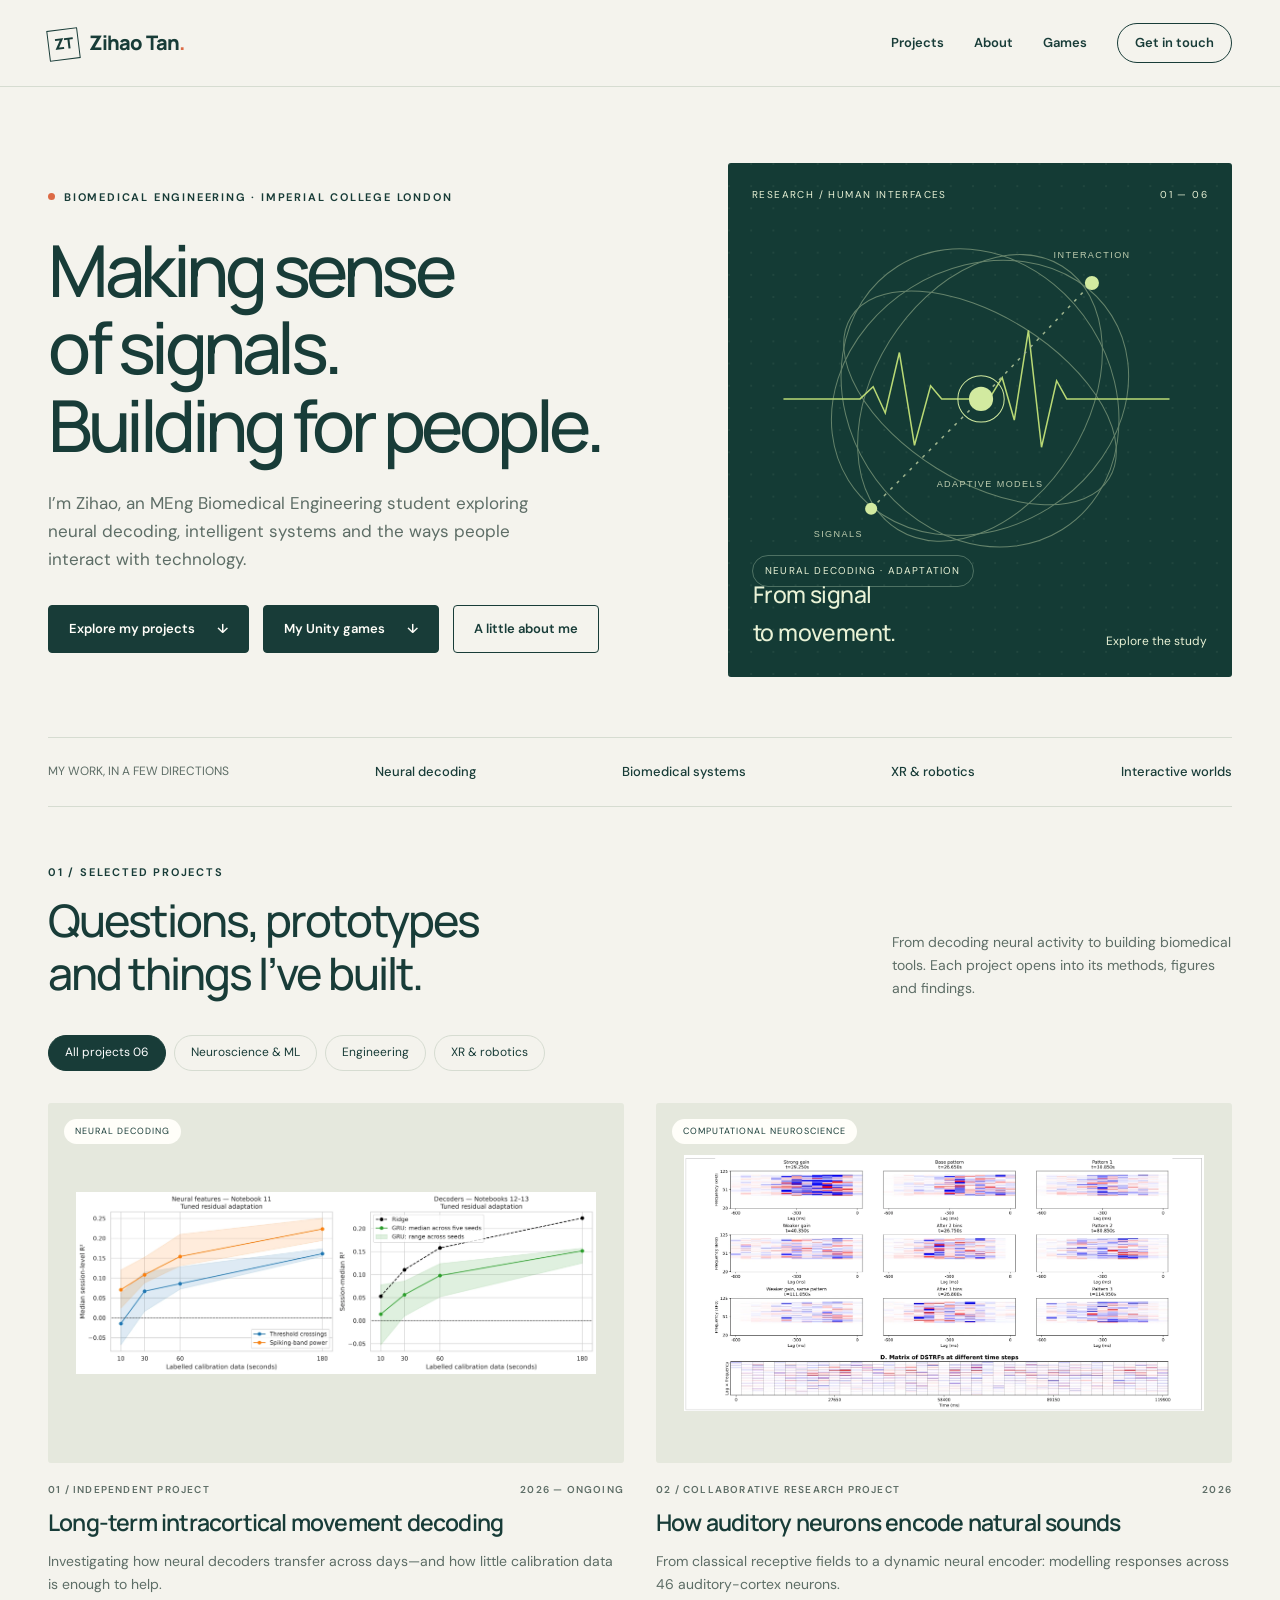
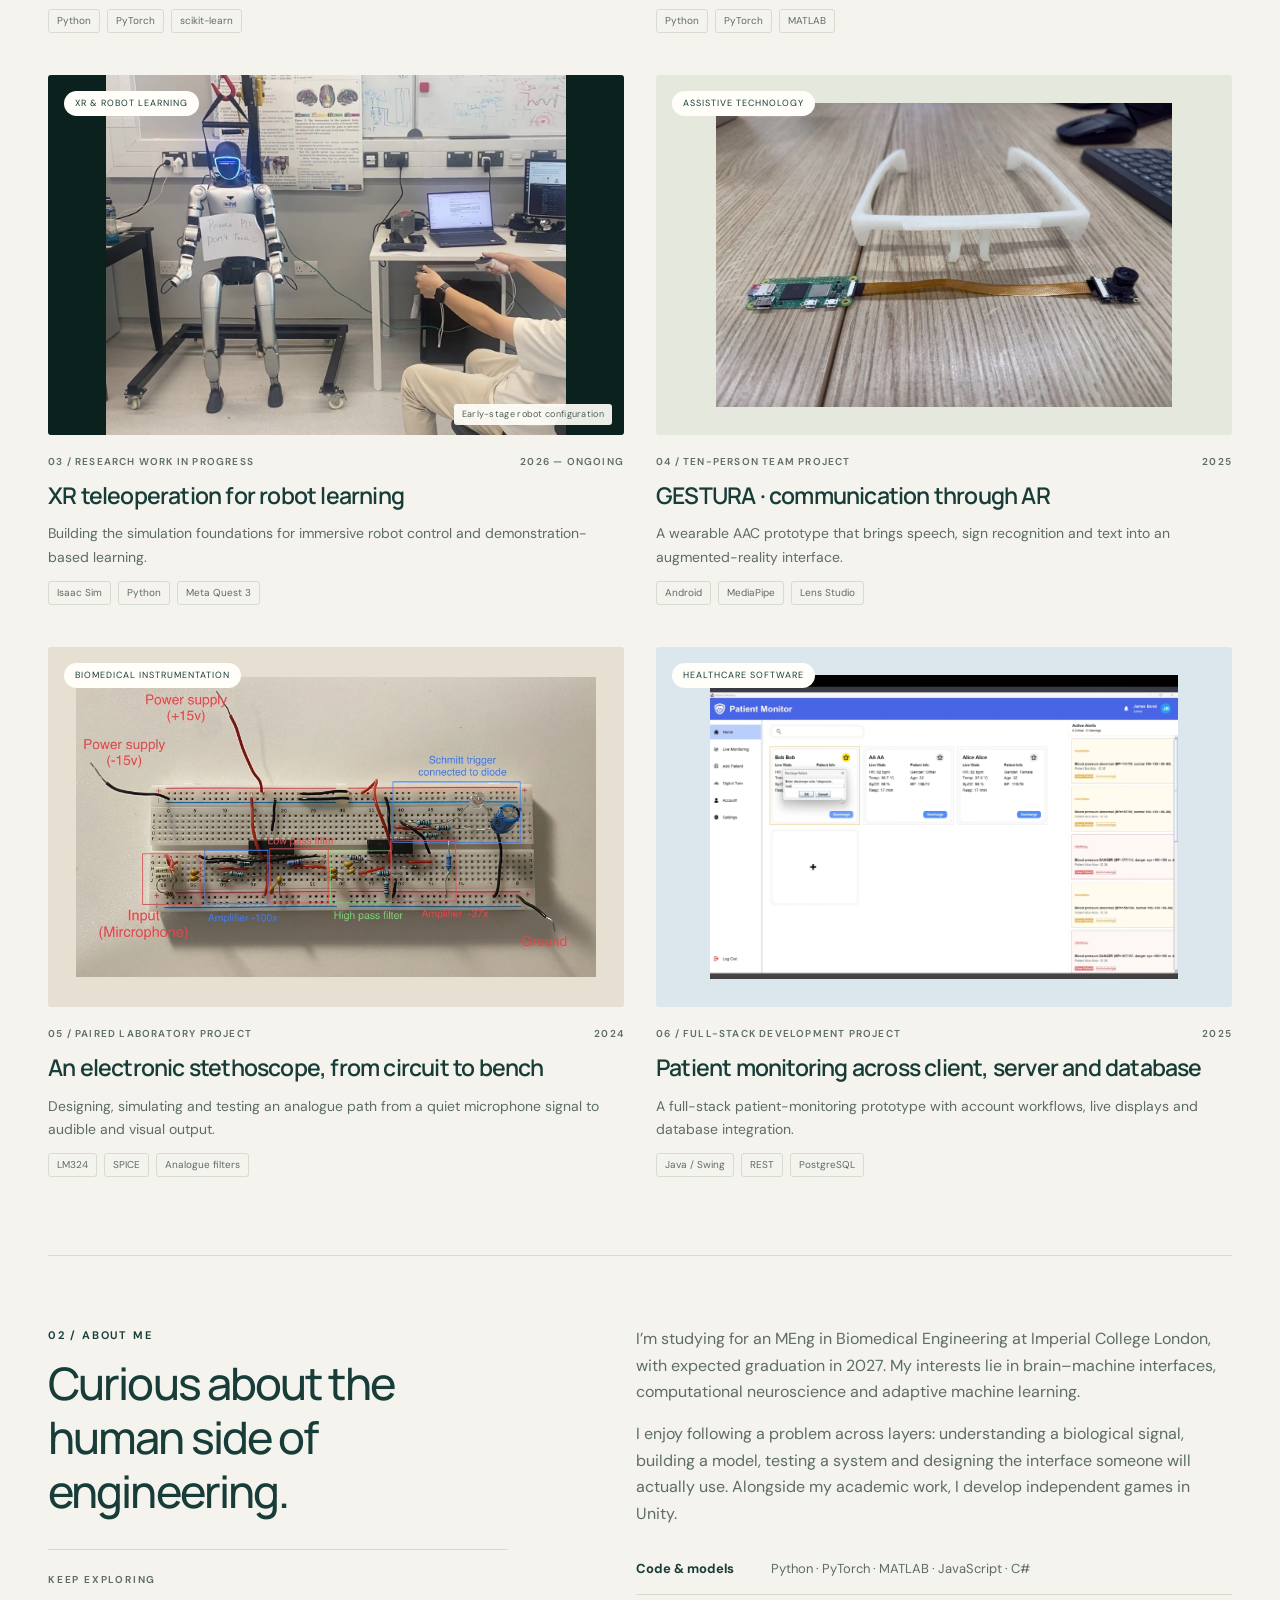
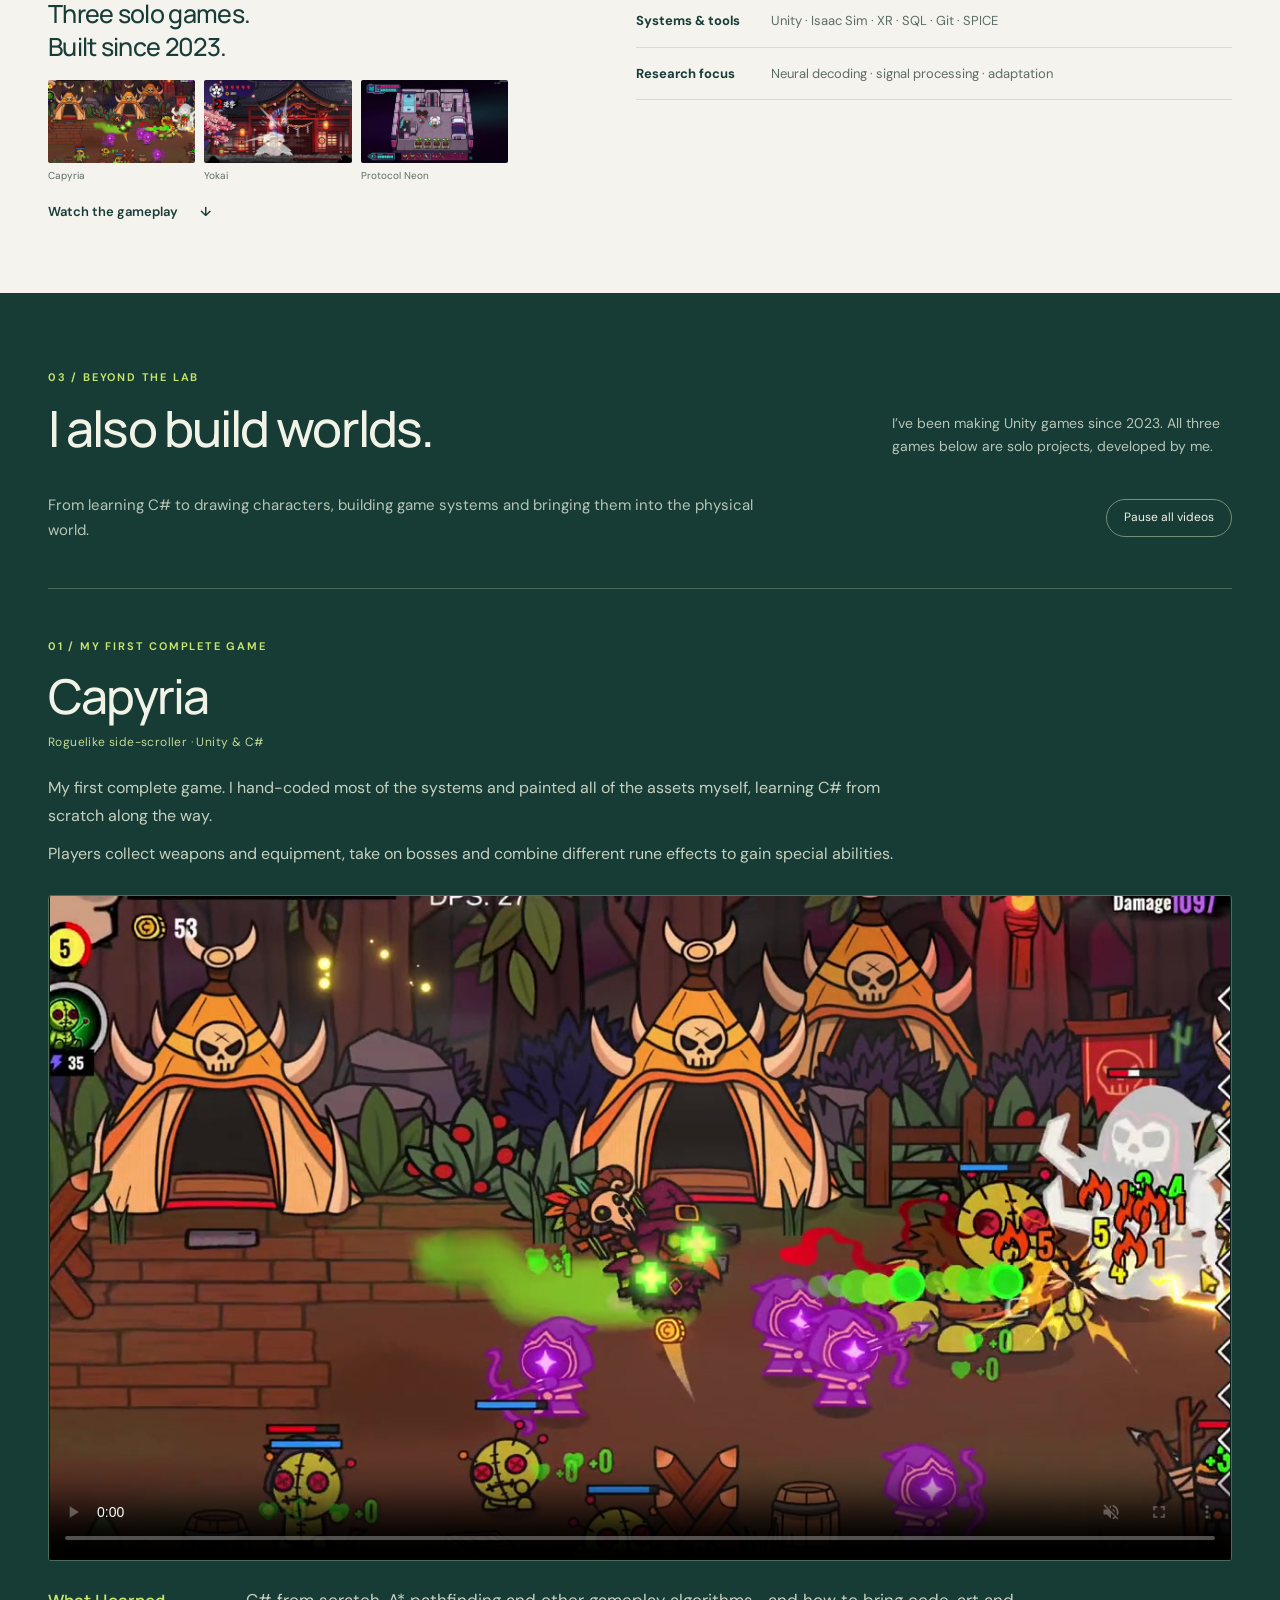
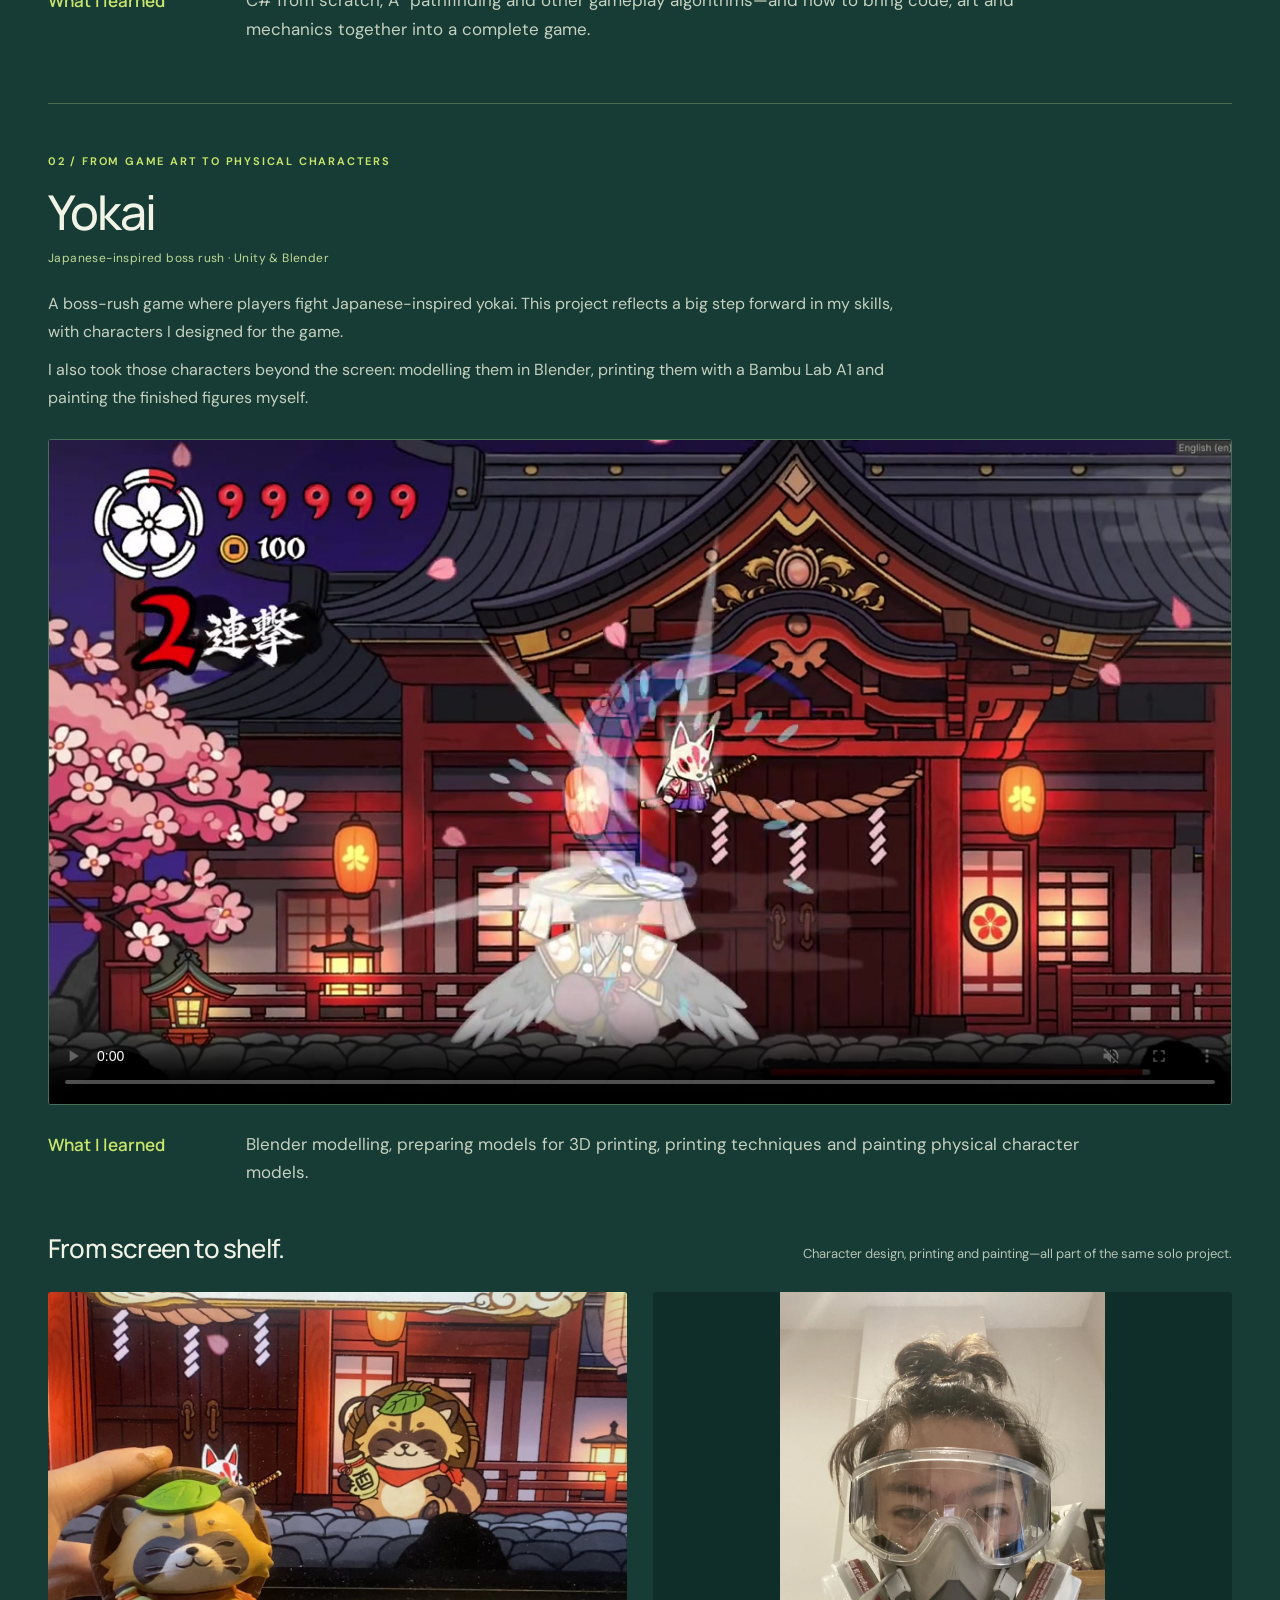
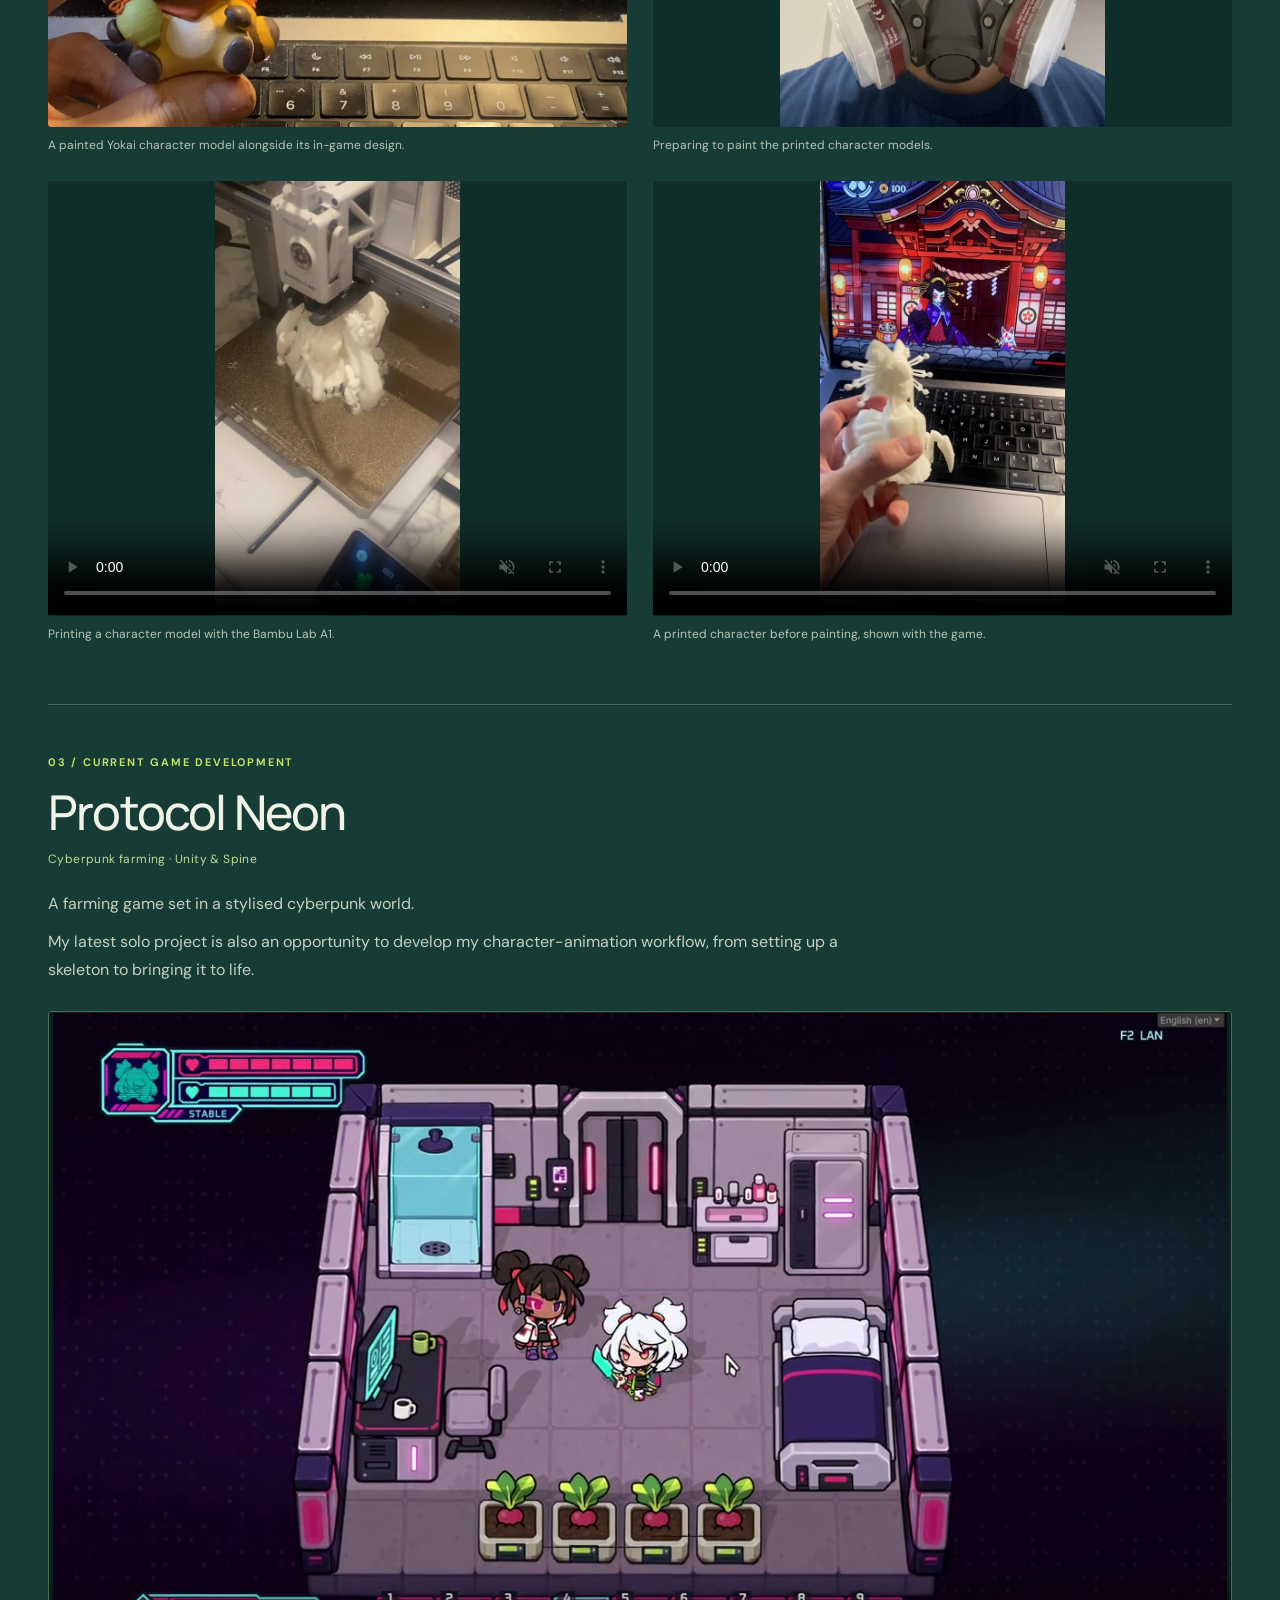
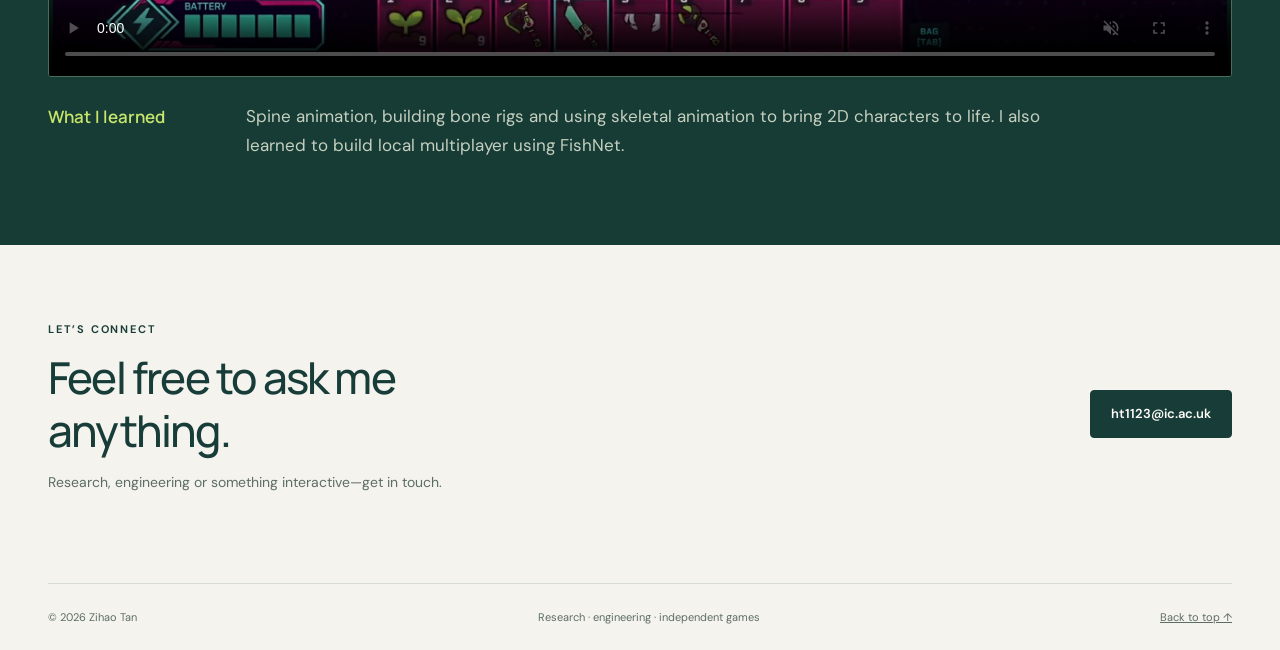
==== commit 788a5cb2: "Remove diagonal link arrows throughout portfolio" ====
--- a/index.html
+++ b/index.html
@@ -1,5 +1,5 @@
-<!doctype html><html lang="en"><head><meta charset="UTF-8"><meta name="viewport" content="width=device-width, initial-scale=1"><title>Research, engineering &amp; games | Zihao Tan</title><meta name="description" content="Zihao Tan’s portfolio: neural decoding, computational neuroscience, biomedical engineering, XR robotics and independent Unity games."><meta name="theme-color" content="#183c38"><link rel="icon" href="assets/favicon.svg" type="image/svg+xml"><link rel="stylesheet" href="style.css"><script src="app.js" defer></script></head><body id="top"><a class="skip" href="#main">Skip to content</a><header class="site-header"><div class="wrap nav"><a class="brand" href="index.html"><span class="brand-mark" aria-hidden="true">ZT</span>Zihao Tan<span style="color:var(--orange)">.</span></a><nav aria-label="Main navigation"><a href="#work">Projects</a><a href="#about">About</a><a href="#games">Games</a><a class="contact-link" href="mailto:ht1123@ic.ac.uk">Get in touch</a></nav></div></header><main id="main"><section class="hero wrap"><div class="hero-grid"><div><div class="eyebrow"><span class="dot"></span> Biomedical engineering · Imperial College London</div><h1>Making sense<br>of signals.<br>Building for people.</h1><p class="hero-copy">I’m Zihao, an MEng Biomedical Engineering student exploring neural decoding, intelligent systems and the ways people interact with technology.</p><div class="hero-actions"><a class="button" href="#work">Explore my projects <span>↓</span></a><a class="button games-jump" href="#games">My Unity games <span aria-hidden="true">↓</span></a><a class="button secondary" href="#about">A little about me</a></div></div><a class="hero-art" href="intracortical-decoding.html" aria-label="Explore long-term intracortical movement decoding"><div class="art-top"><span>RESEARCH / HUMAN INTERFACES</span><span>01 — 06</span></div><svg viewBox="0 0 500 510" aria-hidden="true"><defs><pattern id="dots" width="22" height="22" patternUnits="userSpaceOnUse"><circle cx="1" cy="1" r=".7" fill="#537365" opacity=".5"/></pattern></defs><rect width="500" height="510" fill="url(#dots)"/><g fill="none" stroke="#65836b"><ellipse cx="250" cy="233" rx="154" ry="129" transform="rotate(-32 250 233)"/><ellipse cx="250" cy="233" rx="131" ry="154" transform="rotate(-32 250 233)"/><ellipse cx="250" cy="233" rx="106" ry="154" transform="rotate(32 250 233)"/><ellipse cx="250" cy="233" rx="151" ry="82" transform="rotate(32 250 233)"/></g><g stroke="#b9d975" stroke-width="1.5" fill="none"><path d="M55 234h76l13-12 12 26 14-60 15 92 16-59 11 13h47l13-21 12 42 14-89 13 116 15-66 10 18h102"/><path d="M142 343L251 234 361 119" stroke="#9fb48e" stroke-dasharray="3 6"/></g><g fill="#d2eaa0"><circle cx="142" cy="343" r="6"/><circle cx="361" cy="119" r="7"/><circle cx="251" cy="234" r="12"/></g><circle cx="251" cy="234" r="23" fill="none" stroke="#d2eaa0"/><g font-family="Arial,sans-serif" font-size="9" letter-spacing="1.4" fill="#bdccaf"><text x="323" y="94">INTERACTION</text><text x="85" y="371">SIGNALS</text><text x="207" y="321">ADAPTIVE MODELS</text></g></svg><div class="art-badge">NEURAL DECODING · ADAPTATION</div><div class="art-bottom"><strong>From signal<br>to movement.</strong><span>Explore the study ↗</span></div></a></div><div class="intro-strip"><span>MY WORK, IN A FEW DIRECTIONS</span><strong>Neural decoding</strong><strong>Biomedical systems</strong><strong>XR & robotics</strong><strong>Interactive worlds</strong></div></section>
-<section id="work" class="section wrap"><div class="section-head"><div><div class="eyebrow">01 / Selected projects</div><h2>Questions, prototypes<br>and things I’ve built.</h2></div><p>From decoding neural activity to building biomedical tools. Each project opens into its methods, figures and findings.</p></div><div class="filters" role="group" aria-label="Filter projects"><button class="filter" data-filter="all" aria-pressed="true">All projects <span aria-hidden="true">06</span></button><button class="filter" data-filter="research" aria-pressed="false">Neuroscience & ML</button><button class="filter" data-filter="engineering" aria-pressed="false">Engineering</button><button class="filter" data-filter="robotics" aria-pressed="false">XR & robotics</button></div><p id="filter-status" class="sr-only" aria-live="polite">Showing 6 projects</p><div class="project-grid"><a class="project-card" href="intracortical-decoding.html" data-category="research"><div class="project-media "><span class="project-label">Neural decoding</span><img src="assets/final_results_summary.webp" alt="Long-term intracortical movement decoding — project figure" loading="lazy" width="900" height="560"></div><div class="card-meta"><span>01 / Independent project</span><span>2026 — ongoing</span></div><div class="card-title"><h3>Long-term intracortical movement decoding</h3><span class="card-arrow" aria-hidden="true">↗</span></div><p>Investigating how neural decoders transfer across days—and how little calibration data is enough to help.</p><div class="tags"><span class="tag">Python</span><span class="tag">PyTorch</span><span class="tag">scikit-learn</span></div></a><a class="project-card" href="auditory-cortex.html" data-category="research"><div class="project-media "><span class="project-label">Computational neuroscience</span><img src="assets/auditory-dynamic-receptive-fields.webp" alt="How auditory neurons encode natural sounds — project figure" loading="lazy" width="900" height="560"></div><div class="card-meta"><span>02 / Collaborative research project</span><span>2026</span></div><div class="card-title"><h3>How auditory neurons encode natural sounds</h3><span class="card-arrow" aria-hidden="true">↗</span></div><p>From classical receptive fields to a dynamic neural encoder: modelling responses across 46 auditory-cortex neurons.</p><div class="tags"><span class="tag">Python</span><span class="tag">PyTorch</span><span class="tag">MATLAB</span></div></a><a class="project-card" href="xr-teleoperation.html" data-category="robotics"><div class="project-media xr xr-video-preview"><span class="project-label">XR & robot learning</span><video data-autoplay autoplay muted loop playsinline preload="metadata" poster="media/unitree-early-configuration-poster.jpg" aria-label="Early-stage Unitree robot configuration preview" width="1172" height="916"><source src="media/unitree-early-configuration.mp4" type="video/mp4"></video><span class="media-credit">Early-stage robot configuration</span></div><div class="card-meta"><span>03 / Research work in progress</span><span>2026 — ongoing</span></div><div class="card-title"><h3>XR teleoperation for robot learning</h3><span class="card-arrow" aria-hidden="true">↗</span></div><p>Building the simulation foundations for immersive robot control and demonstration-based learning.</p><div class="tags"><span class="tag">Isaac Sim</span><span class="tag">Python</span><span class="tag">Meta Quest 3</span></div></a><a class="project-card" href="gestura.html" data-category="engineering"><div class="project-media "><span class="project-label">Assistive technology</span><img src="assets/gestura-early-prototype.webp" alt="GESTURA · communication through AR — project figure" loading="lazy" width="900" height="560"></div><div class="card-meta"><span>04 / Ten-person team project</span><span>2025</span></div><div class="card-title"><h3>GESTURA · communication through AR</h3><span class="card-arrow" aria-hidden="true">↗</span></div><p>A wearable AAC prototype that brings speech, sign recognition and text into an augmented-reality interface.</p><div class="tags"><span class="tag">Android</span><span class="tag">MediaPipe</span><span class="tag">Lens Studio</span></div></a><a class="project-card" href="electronic-stethoscope.html" data-category="engineering"><div class="project-media lab"><span class="project-label">Biomedical instrumentation</span><img src="assets/stethoscope-breadboard.webp" alt="An electronic stethoscope, from circuit to bench — project figure" loading="lazy" width="900" height="560"></div><div class="card-meta"><span>05 / Paired laboratory project</span><span>2024</span></div><div class="card-title"><h3>An electronic stethoscope, from circuit to bench</h3><span class="card-arrow" aria-hidden="true">↗</span></div><p>Designing, simulating and testing an analogue path from a quiet microphone signal to audible and visual output.</p><div class="tags"><span class="tag">LM324</span><span class="tag">SPICE</span><span class="tag">Analogue filters</span></div></a><a class="project-card" href="patient-monitoring.html" data-category="engineering"><div class="project-media software"><span class="project-label">Healthcare software</span><img src="assets/software-patient-overview.webp" alt="Patient monitoring across client, server and database — project figure" loading="lazy" width="900" height="560"></div><div class="card-meta"><span>06 / Full-stack development project</span><span>2025</span></div><div class="card-title"><h3>Patient monitoring across client, server and database</h3><span class="card-arrow" aria-hidden="true">↗</span></div><p>A full-stack patient-monitoring prototype with account workflows, live displays and database integration.</p><div class="tags"><span class="tag">Java / Swing</span><span class="tag">REST</span><span class="tag">PostgreSQL</span></div></a></div></section>
+<!doctype html><html lang="en"><head><meta charset="UTF-8"><meta name="viewport" content="width=device-width, initial-scale=1"><title>Research, engineering &amp; games | Zihao Tan</title><meta name="description" content="Zihao Tan’s portfolio: neural decoding, computational neuroscience, biomedical engineering, XR robotics and independent Unity games."><meta name="theme-color" content="#183c38"><link rel="icon" href="assets/favicon.svg" type="image/svg+xml"><link rel="stylesheet" href="style.css"><script src="app.js" defer></script></head><body id="top"><a class="skip" href="#main">Skip to content</a><header class="site-header"><div class="wrap nav"><a class="brand" href="index.html"><span class="brand-mark" aria-hidden="true">ZT</span>Zihao Tan<span style="color:var(--orange)">.</span></a><nav aria-label="Main navigation"><a href="#work">Projects</a><a href="#about">About</a><a href="#games">Games</a><a class="contact-link" href="mailto:ht1123@ic.ac.uk">Get in touch</a></nav></div></header><main id="main"><section class="hero wrap"><div class="hero-grid"><div><div class="eyebrow"><span class="dot"></span> Biomedical engineering · Imperial College London</div><h1>Making sense<br>of signals.<br>Building for people.</h1><p class="hero-copy">I’m Zihao, an MEng Biomedical Engineering student exploring neural decoding, intelligent systems and the ways people interact with technology.</p><div class="hero-actions"><a class="button" href="#work">Explore my projects <span>↓</span></a><a class="button games-jump" href="#games">My Unity games <span aria-hidden="true">↓</span></a><a class="button secondary" href="#about">A little about me</a></div></div><a class="hero-art" href="intracortical-decoding.html" aria-label="Explore long-term intracortical movement decoding"><div class="art-top"><span>RESEARCH / HUMAN INTERFACES</span><span>01 — 06</span></div><svg viewBox="0 0 500 510" aria-hidden="true"><defs><pattern id="dots" width="22" height="22" patternUnits="userSpaceOnUse"><circle cx="1" cy="1" r=".7" fill="#537365" opacity=".5"/></pattern></defs><rect width="500" height="510" fill="url(#dots)"/><g fill="none" stroke="#65836b"><ellipse cx="250" cy="233" rx="154" ry="129" transform="rotate(-32 250 233)"/><ellipse cx="250" cy="233" rx="131" ry="154" transform="rotate(-32 250 233)"/><ellipse cx="250" cy="233" rx="106" ry="154" transform="rotate(32 250 233)"/><ellipse cx="250" cy="233" rx="151" ry="82" transform="rotate(32 250 233)"/></g><g stroke="#b9d975" stroke-width="1.5" fill="none"><path d="M55 234h76l13-12 12 26 14-60 15 92 16-59 11 13h47l13-21 12 42 14-89 13 116 15-66 10 18h102"/><path d="M142 343L251 234 361 119" stroke="#9fb48e" stroke-dasharray="3 6"/></g><g fill="#d2eaa0"><circle cx="142" cy="343" r="6"/><circle cx="361" cy="119" r="7"/><circle cx="251" cy="234" r="12"/></g><circle cx="251" cy="234" r="23" fill="none" stroke="#d2eaa0"/><g font-family="Arial,sans-serif" font-size="9" letter-spacing="1.4" fill="#bdccaf"><text x="323" y="94">INTERACTION</text><text x="85" y="371">SIGNALS</text><text x="207" y="321">ADAPTIVE MODELS</text></g></svg><div class="art-badge">NEURAL DECODING · ADAPTATION</div><div class="art-bottom"><strong>From signal<br>to movement.</strong><span>Explore the study</span></div></a></div><div class="intro-strip"><span>MY WORK, IN A FEW DIRECTIONS</span><strong>Neural decoding</strong><strong>Biomedical systems</strong><strong>XR & robotics</strong><strong>Interactive worlds</strong></div></section>
+<section id="work" class="section wrap"><div class="section-head"><div><div class="eyebrow">01 / Selected projects</div><h2>Questions, prototypes<br>and things I’ve built.</h2></div><p>From decoding neural activity to building biomedical tools. Each project opens into its methods, figures and findings.</p></div><div class="filters" role="group" aria-label="Filter projects"><button class="filter" data-filter="all" aria-pressed="true">All projects <span aria-hidden="true">06</span></button><button class="filter" data-filter="research" aria-pressed="false">Neuroscience & ML</button><button class="filter" data-filter="engineering" aria-pressed="false">Engineering</button><button class="filter" data-filter="robotics" aria-pressed="false">XR & robotics</button></div><p id="filter-status" class="sr-only" aria-live="polite">Showing 6 projects</p><div class="project-grid"><a class="project-card" href="intracortical-decoding.html" data-category="research"><div class="project-media "><span class="project-label">Neural decoding</span><img src="assets/final_results_summary.webp" alt="Long-term intracortical movement decoding — project figure" loading="lazy" width="900" height="560"></div><div class="card-meta"><span>01 / Independent project</span><span>2026 — ongoing</span></div><div class="card-title"><h3>Long-term intracortical movement decoding</h3></div><p>Investigating how neural decoders transfer across days—and how little calibration data is enough to help.</p><div class="tags"><span class="tag">Python</span><span class="tag">PyTorch</span><span class="tag">scikit-learn</span></div></a><a class="project-card" href="auditory-cortex.html" data-category="research"><div class="project-media "><span class="project-label">Computational neuroscience</span><img src="assets/auditory-dynamic-receptive-fields.webp" alt="How auditory neurons encode natural sounds — project figure" loading="lazy" width="900" height="560"></div><div class="card-meta"><span>02 / Collaborative research project</span><span>2026</span></div><div class="card-title"><h3>How auditory neurons encode natural sounds</h3></div><p>From classical receptive fields to a dynamic neural encoder: modelling responses across 46 auditory-cortex neurons.</p><div class="tags"><span class="tag">Python</span><span class="tag">PyTorch</span><span class="tag">MATLAB</span></div></a><a class="project-card" href="xr-teleoperation.html" data-category="robotics"><div class="project-media xr xr-video-preview"><span class="project-label">XR & robot learning</span><video data-autoplay autoplay muted loop playsinline preload="metadata" poster="media/unitree-early-configuration-poster.jpg" aria-label="Early-stage Unitree robot configuration preview" width="1172" height="916"><source src="media/unitree-early-configuration.mp4" type="video/mp4"></video><span class="media-credit">Early-stage robot configuration</span></div><div class="card-meta"><span>03 / Research work in progress</span><span>2026 — ongoing</span></div><div class="card-title"><h3>XR teleoperation for robot learning</h3></div><p>Building the simulation foundations for immersive robot control and demonstration-based learning.</p><div class="tags"><span class="tag">Isaac Sim</span><span class="tag">Python</span><span class="tag">Meta Quest 3</span></div></a><a class="project-card" href="gestura.html" data-category="engineering"><div class="project-media "><span class="project-label">Assistive technology</span><img src="assets/gestura-early-prototype.webp" alt="GESTURA · communication through AR — project figure" loading="lazy" width="900" height="560"></div><div class="card-meta"><span>04 / Ten-person team project</span><span>2025</span></div><div class="card-title"><h3>GESTURA · communication through AR</h3></div><p>A wearable AAC prototype that brings speech, sign recognition and text into an augmented-reality interface.</p><div class="tags"><span class="tag">Android</span><span class="tag">MediaPipe</span><span class="tag">Lens Studio</span></div></a><a class="project-card" href="electronic-stethoscope.html" data-category="engineering"><div class="project-media lab"><span class="project-label">Biomedical instrumentation</span><img src="assets/stethoscope-breadboard.webp" alt="An electronic stethoscope, from circuit to bench — project figure" loading="lazy" width="900" height="560"></div><div class="card-meta"><span>05 / Paired laboratory project</span><span>2024</span></div><div class="card-title"><h3>An electronic stethoscope, from circuit to bench</h3></div><p>Designing, simulating and testing an analogue path from a quiet microphone signal to audible and visual output.</p><div class="tags"><span class="tag">LM324</span><span class="tag">SPICE</span><span class="tag">Analogue filters</span></div></a><a class="project-card" href="patient-monitoring.html" data-category="engineering"><div class="project-media software"><span class="project-label">Healthcare software</span><img src="assets/software-patient-overview.webp" alt="Patient monitoring across client, server and database — project figure" loading="lazy" width="900" height="560"></div><div class="card-meta"><span>06 / Full-stack development project</span><span>2025</span></div><div class="card-title"><h3>Patient monitoring across client, server and database</h3></div><p>A full-stack patient-monitoring prototype with account workflows, live displays and database integration.</p><div class="tags"><span class="tag">Java / Swing</span><span class="tag">REST</span><span class="tag">PostgreSQL</span></div></a></div></section>
 <section id="about" class="wrap about"><div><div class="eyebrow">02 / About me</div><h2>Curious about the<br>human side of engineering.</h2><a class="about-next" href="#games"><span class="eyebrow">Keep exploring</span><span class="about-next-title">Three solo games.<br>Built since 2023.</span><span class="about-preview-grid"><span><img src="media/capyria-poster.jpg" alt="Capyria gameplay preview" loading="lazy" width="1280" height="720"><span>Capyria</span></span><span><img src="media/yokai-poster.jpg" alt="Yokai gameplay preview" loading="lazy" width="1280" height="718"><span>Yokai</span></span><span><img src="media/protocol-neon-poster.jpg" alt="Protocol Neon gameplay preview" loading="lazy" width="1274" height="720"><span>Protocol Neon</span></span></span><span class="about-next-link">Watch the gameplay <span aria-hidden="true">↓</span></span></a></div><div><p>I’m studying for an MEng in Biomedical Engineering at Imperial College London, with expected graduation in 2027. My interests lie in brain–machine interfaces, computational neuroscience and adaptive machine learning.</p><p>I enjoy following a problem across layers: understanding a biological signal, building a model, testing a system and designing the interface someone will actually use. Alongside my academic work, I develop independent games in Unity.</p><div class="skill-row"><strong>Code & models</strong><span>Python · PyTorch · MATLAB · JavaScript · C#</span></div><div class="skill-row"><strong>Systems & tools</strong><span>Unity · Isaac Sim · XR · SQL · Git · SPICE</span></div><div class="skill-row"><strong>Research focus</strong><span>Neural decoding · signal processing · adaptation</span></div></div></section>
 <section id="games" class="games"><div class="wrap"><div class="section-head"><div><div class="eyebrow">03 / Beyond the lab</div><h2>I also build worlds.</h2></div><p>I’ve been making Unity games since 2023. All three games below are solo projects, developed by me.</p></div><div class="game-section-toolbar"><p>From learning C# to drawing characters, building game systems and bringing them into the physical world.</p><button type="button" class="video-toggle" aria-pressed="false">Pause all videos</button></div>
 <article class="game-showcase" id="capyria"><div class="game-intro"><div class="eyebrow">01 / My first complete game</div><h3>Capyria</h3><div class="game-genre">Roguelike side-scroller · Unity & C#</div><p>My first complete game. I hand-coded most of the systems and painted all of the assets myself, learning C# from scratch along the way.</p><p>Players collect weapons and equipment, take on bosses and combine different rune effects to gain special abilities.</p></div><div class="game-player"><video data-autoplay autoplay muted loop playsinline controls preload="none" poster="media/capyria-poster.jpg" aria-label="Capyria gameplay trailer"><source data-src="media/capyria.mp4" type="video/mp4">Your browser does not support embedded video.</video></div><div class="game-learning"><span class="eyebrow">What I learned</span><p>C# from scratch, A* pathfinding and other gameplay algorithms—and how to bring code, art and mechanics together into a complete game.</p></div></article>
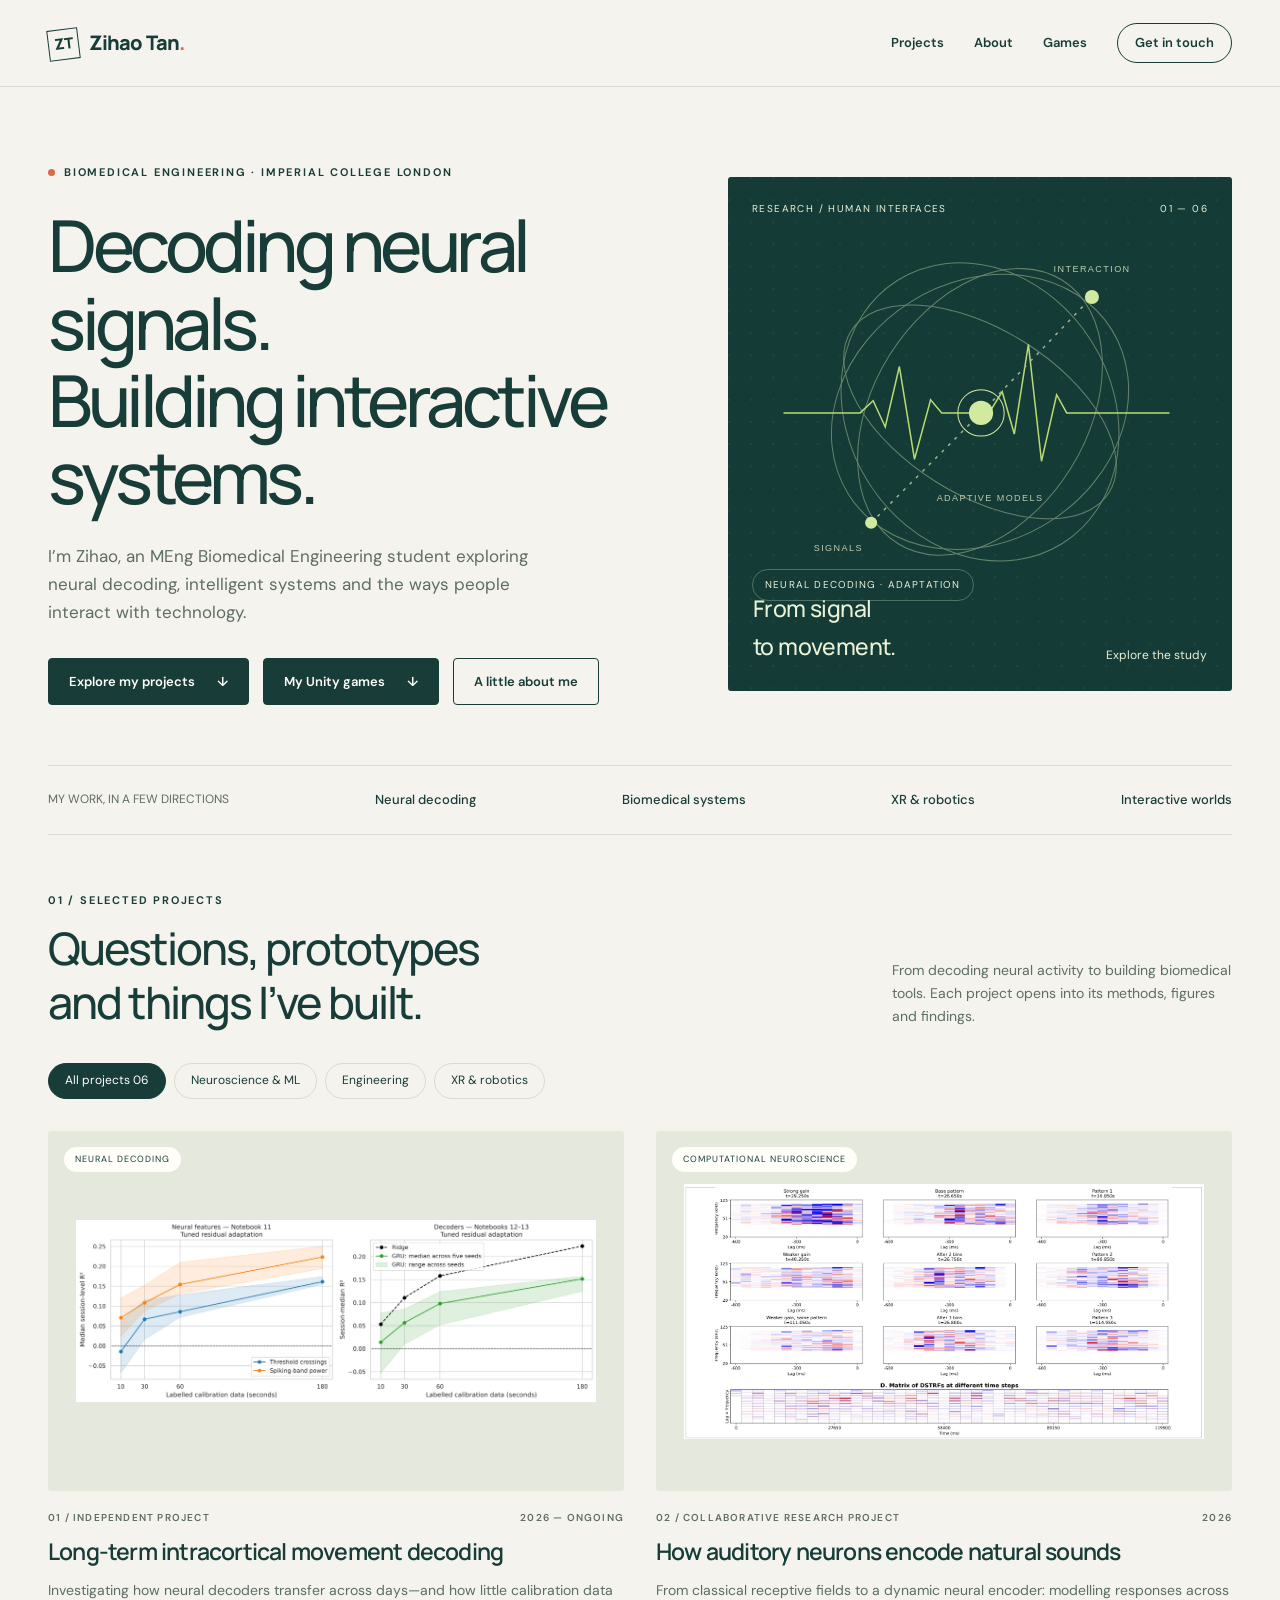
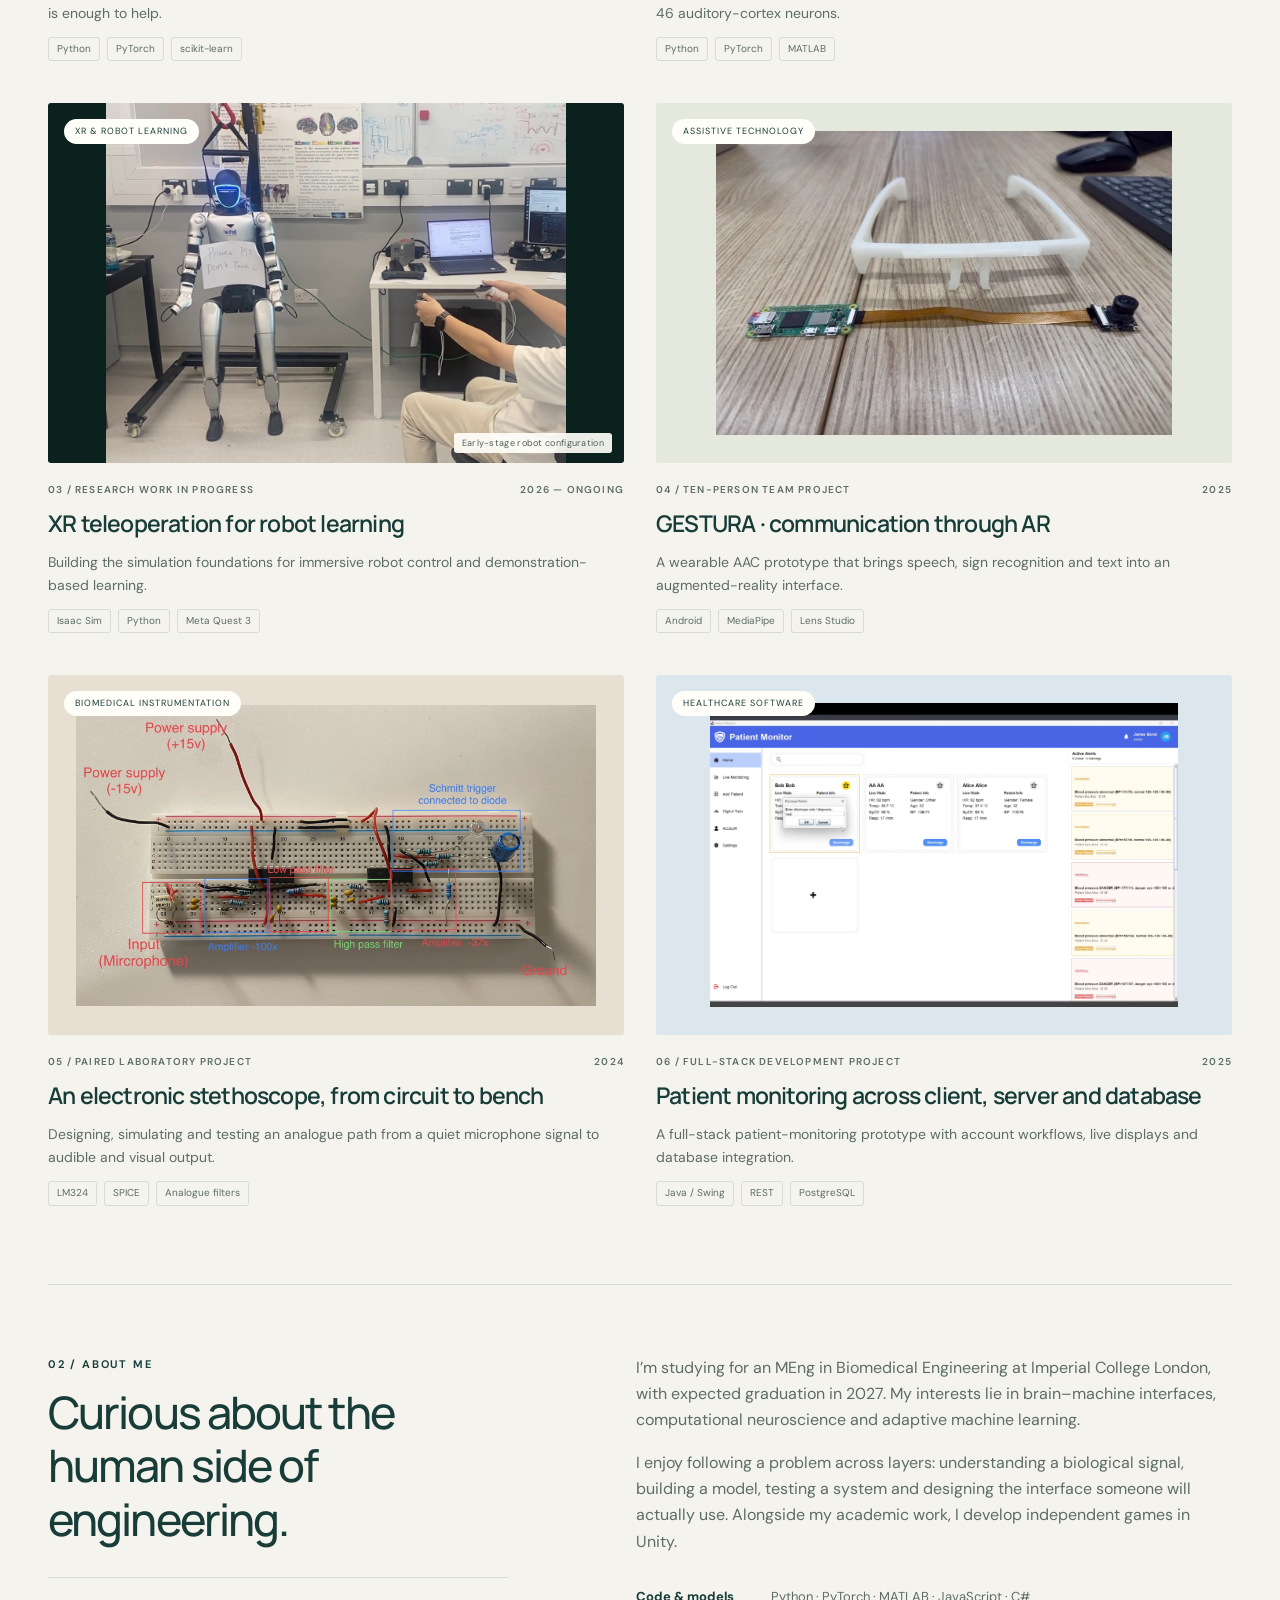
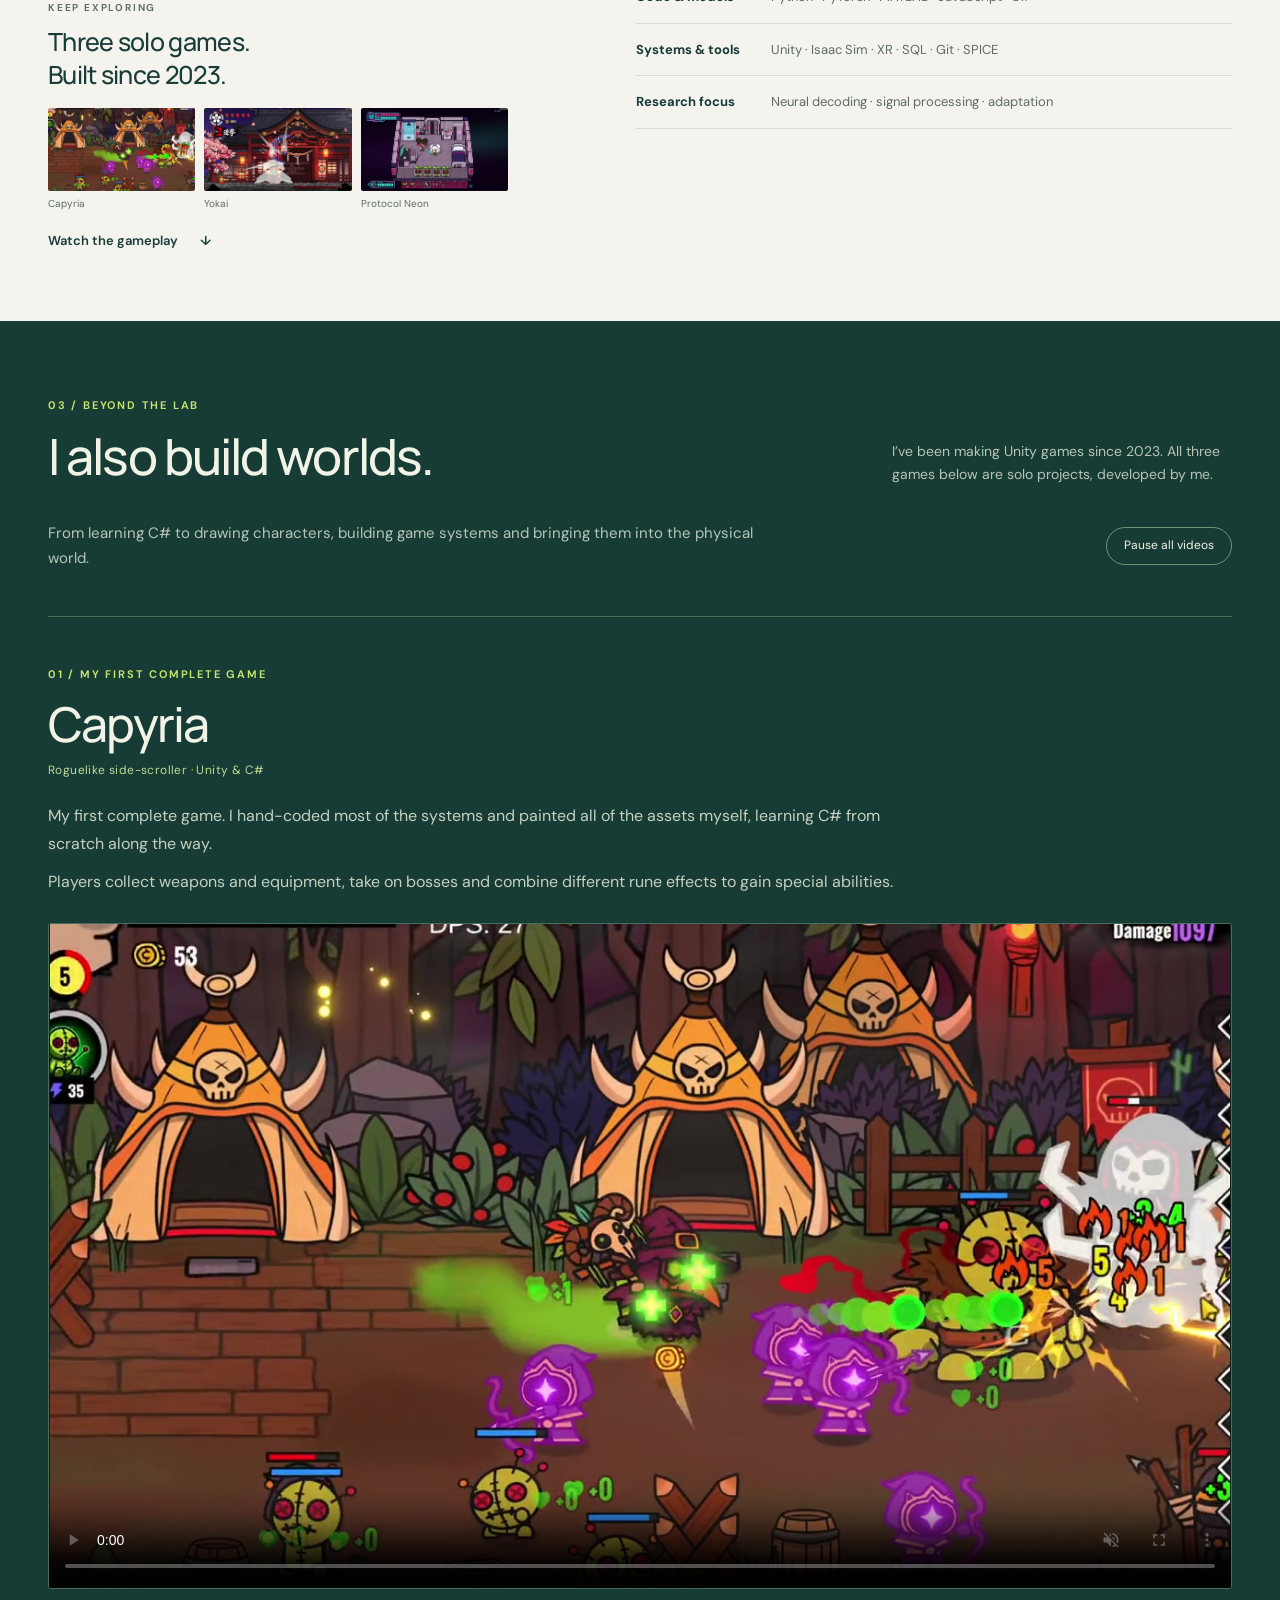
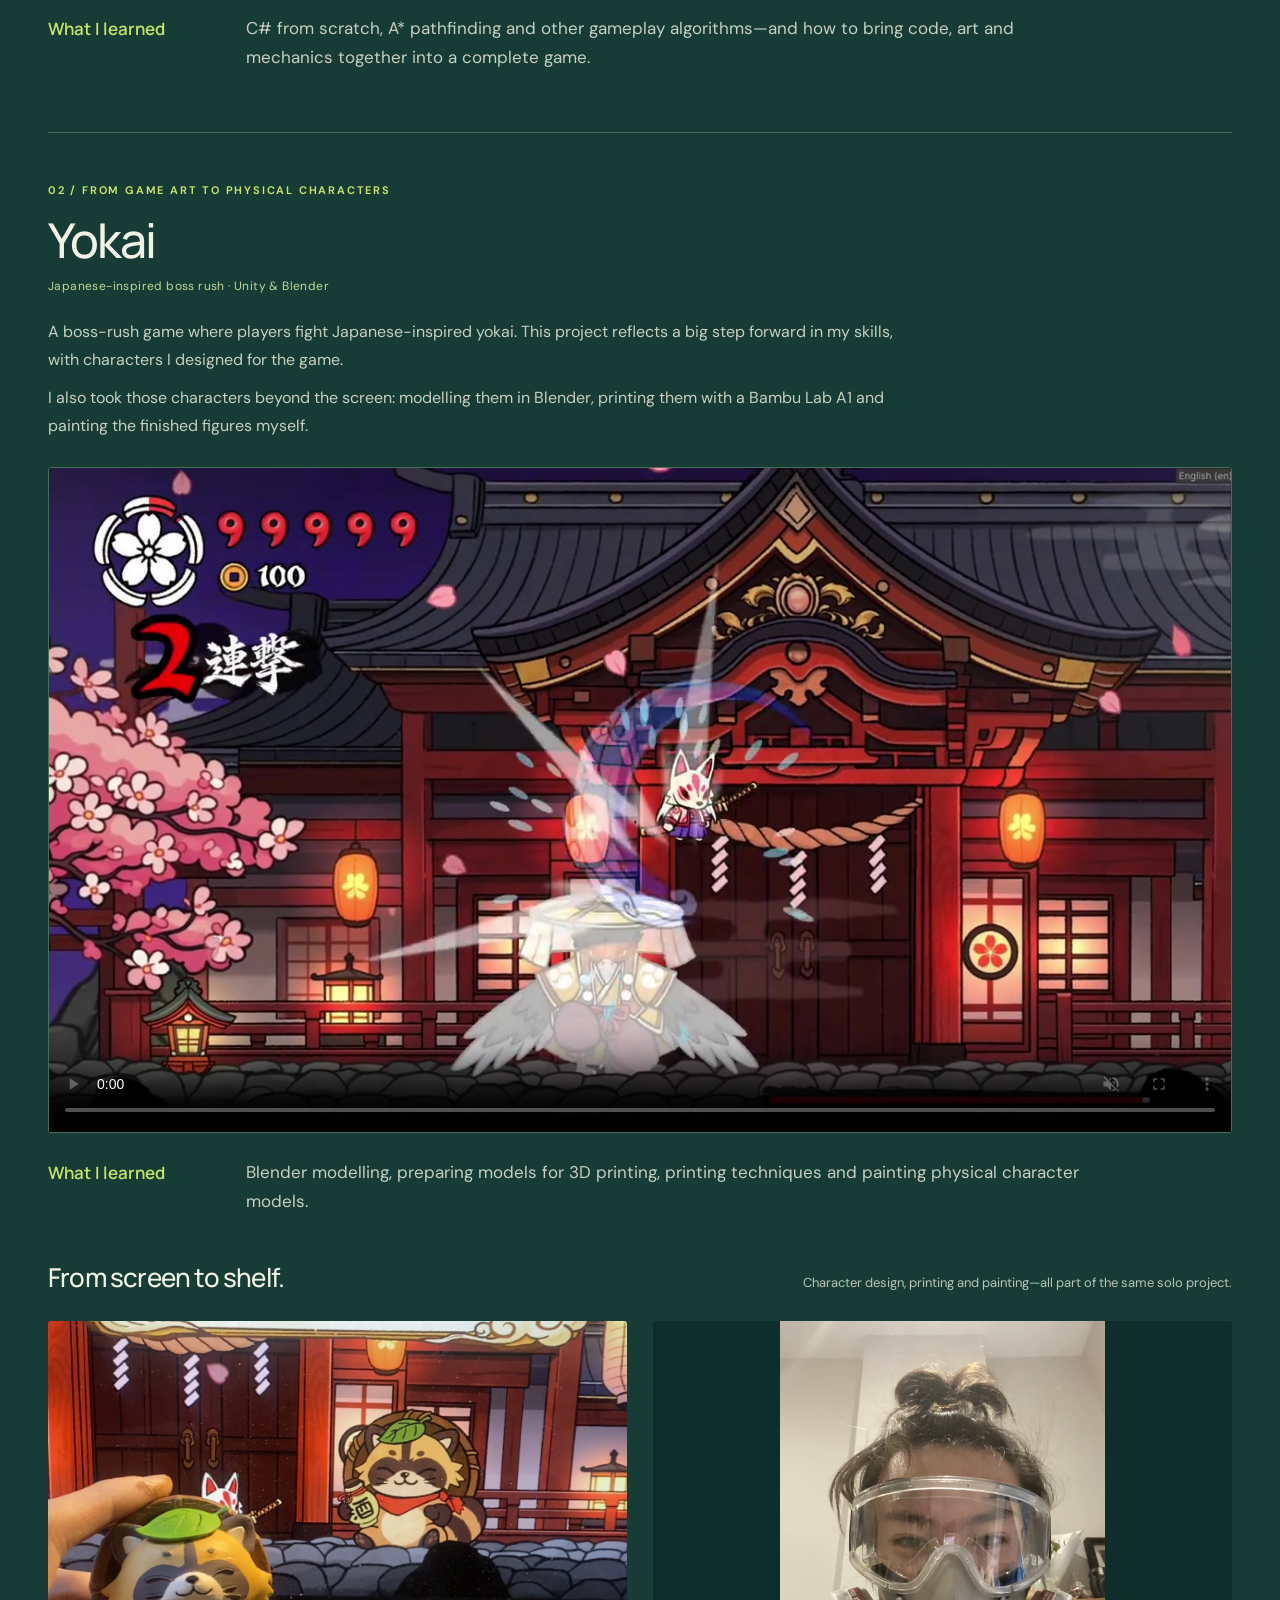
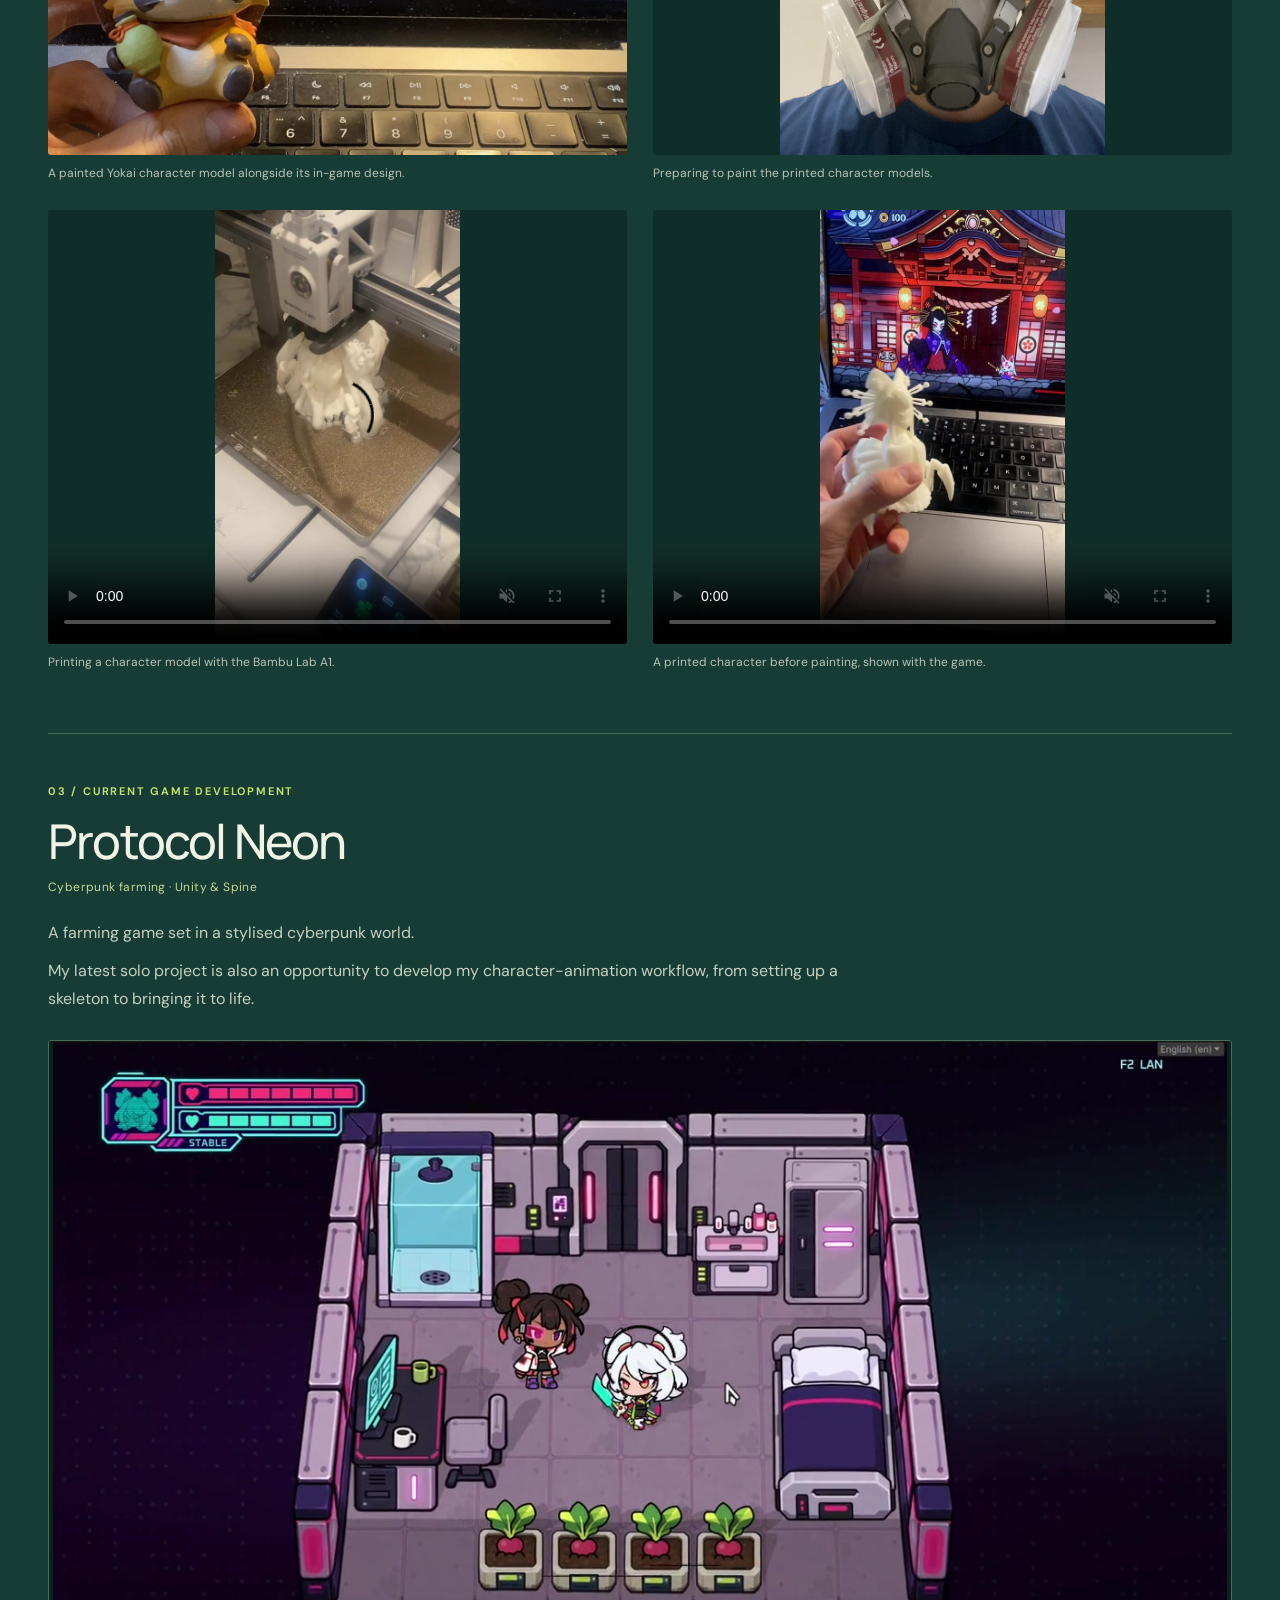
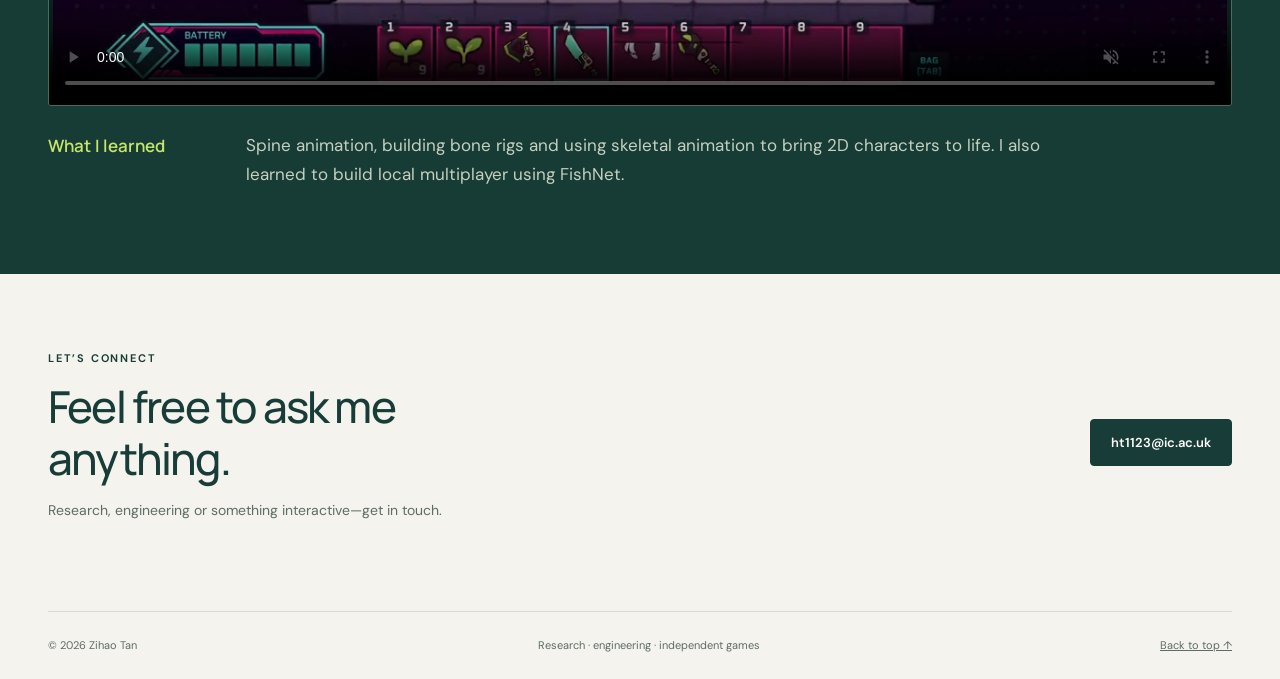
==== commit 710f61e8: "Update portfolio headline to neural decoding and interactive systems" ====
--- a/index.html
+++ b/index.html
@@ -1,8 +1,8 @@
-<!doctype html><html lang="en"><head><meta charset="UTF-8"><meta name="viewport" content="width=device-width, initial-scale=1"><title>Research, engineering &amp; games | Zihao Tan</title><meta name="description" content="Zihao Tan’s portfolio: neural decoding, computational neuroscience, biomedical engineering, XR robotics and independent Unity games."><meta name="theme-color" content="#183c38"><link rel="icon" href="assets/favicon.svg" type="image/svg+xml"><link rel="stylesheet" href="style.css"><script src="app.js" defer></script></head><body id="top"><a class="skip" href="#main">Skip to content</a><header class="site-header"><div class="wrap nav"><a class="brand" href="index.html"><span class="brand-mark" aria-hidden="true">ZT</span>Zihao Tan<span style="color:var(--orange)">.</span></a><nav aria-label="Main navigation"><a href="#work">Projects</a><a href="#about">About</a><a href="#games">Games</a><a class="contact-link" href="mailto:ht1123@ic.ac.uk">Get in touch</a></nav></div></header><main id="main"><section class="hero wrap"><div class="hero-grid"><div><div class="eyebrow"><span class="dot"></span> Biomedical engineering · Imperial College London</div><h1>Making sense<br>of signals.<br>Building for people.</h1><p class="hero-copy">I’m Zihao, an MEng Biomedical Engineering student exploring neural decoding, intelligent systems and the ways people interact with technology.</p><div class="hero-actions"><a class="button" href="#work">Explore my projects <span>↓</span></a><a class="button games-jump" href="#games">My Unity games <span aria-hidden="true">↓</span></a><a class="button secondary" href="#about">A little about me</a></div></div><a class="hero-art" href="intracortical-decoding.html" aria-label="Explore long-term intracortical movement decoding"><div class="art-top"><span>RESEARCH / HUMAN INTERFACES</span><span>01 — 06</span></div><svg viewBox="0 0 500 510" aria-hidden="true"><defs><pattern id="dots" width="22" height="22" patternUnits="userSpaceOnUse"><circle cx="1" cy="1" r=".7" fill="#537365" opacity=".5"/></pattern></defs><rect width="500" height="510" fill="url(#dots)"/><g fill="none" stroke="#65836b"><ellipse cx="250" cy="233" rx="154" ry="129" transform="rotate(-32 250 233)"/><ellipse cx="250" cy="233" rx="131" ry="154" transform="rotate(-32 250 233)"/><ellipse cx="250" cy="233" rx="106" ry="154" transform="rotate(32 250 233)"/><ellipse cx="250" cy="233" rx="151" ry="82" transform="rotate(32 250 233)"/></g><g stroke="#b9d975" stroke-width="1.5" fill="none"><path d="M55 234h76l13-12 12 26 14-60 15 92 16-59 11 13h47l13-21 12 42 14-89 13 116 15-66 10 18h102"/><path d="M142 343L251 234 361 119" stroke="#9fb48e" stroke-dasharray="3 6"/></g><g fill="#d2eaa0"><circle cx="142" cy="343" r="6"/><circle cx="361" cy="119" r="7"/><circle cx="251" cy="234" r="12"/></g><circle cx="251" cy="234" r="23" fill="none" stroke="#d2eaa0"/><g font-family="Arial,sans-serif" font-size="9" letter-spacing="1.4" fill="#bdccaf"><text x="323" y="94">INTERACTION</text><text x="85" y="371">SIGNALS</text><text x="207" y="321">ADAPTIVE MODELS</text></g></svg><div class="art-badge">NEURAL DECODING · ADAPTATION</div><div class="art-bottom"><strong>From signal<br>to movement.</strong><span>Explore the study</span></div></a></div><div class="intro-strip"><span>MY WORK, IN A FEW DIRECTIONS</span><strong>Neural decoding</strong><strong>Biomedical systems</strong><strong>XR & robotics</strong><strong>Interactive worlds</strong></div></section>
+<!doctype html><html lang="en"><head><meta charset="UTF-8"><meta name="viewport" content="width=device-width, initial-scale=1"><title>Research, engineering &amp; games | Zihao Tan</title><meta name="description" content="Zihao Tan’s portfolio: neural decoding, computational neuroscience, biomedical engineering, XR robotics and independent Unity games."><meta name="theme-color" content="#183c38"><link rel="icon" href="assets/favicon.svg" type="image/svg+xml"><link rel="stylesheet" href="style.css"><script src="app.js" defer></script></head><body id="top"><a class="skip" href="#main">Skip to content</a><header class="site-header"><div class="wrap nav"><a class="brand" href="index.html"><span class="brand-mark" aria-hidden="true">ZT</span>Zihao Tan<span style="color:var(--orange)">.</span></a><nav aria-label="Main navigation"><a href="#work">Projects</a><a href="#about">About</a><a href="#games">Games</a><a class="contact-link" href="mailto:ht1123@ic.ac.uk">Get in touch</a></nav></div></header><main id="main"><section class="hero wrap"><div class="hero-grid"><div><div class="eyebrow"><span class="dot"></span> Biomedical engineering · Imperial College London</div><h1>Decoding neural signals.<br>Building interactive systems.</h1><p class="hero-copy">I’m Zihao, an MEng Biomedical Engineering student exploring neural decoding, intelligent systems and the ways people interact with technology.</p><div class="hero-actions"><a class="button" href="#work">Explore my projects <span>↓</span></a><a class="button games-jump" href="#games">My Unity games <span aria-hidden="true">↓</span></a><a class="button secondary" href="#about">A little about me</a></div></div><a class="hero-art" href="intracortical-decoding.html" aria-label="Explore long-term intracortical movement decoding"><div class="art-top"><span>RESEARCH / HUMAN INTERFACES</span><span>01 — 06</span></div><svg viewBox="0 0 500 510" aria-hidden="true"><defs><pattern id="dots" width="22" height="22" patternUnits="userSpaceOnUse"><circle cx="1" cy="1" r=".7" fill="#537365" opacity=".5"/></pattern></defs><rect width="500" height="510" fill="url(#dots)"/><g fill="none" stroke="#65836b"><ellipse cx="250" cy="233" rx="154" ry="129" transform="rotate(-32 250 233)"/><ellipse cx="250" cy="233" rx="131" ry="154" transform="rotate(-32 250 233)"/><ellipse cx="250" cy="233" rx="106" ry="154" transform="rotate(32 250 233)"/><ellipse cx="250" cy="233" rx="151" ry="82" transform="rotate(32 250 233)"/></g><g stroke="#b9d975" stroke-width="1.5" fill="none"><path d="M55 234h76l13-12 12 26 14-60 15 92 16-59 11 13h47l13-21 12 42 14-89 13 116 15-66 10 18h102"/><path d="M142 343L251 234 361 119" stroke="#9fb48e" stroke-dasharray="3 6"/></g><g fill="#d2eaa0"><circle cx="142" cy="343" r="6"/><circle cx="361" cy="119" r="7"/><circle cx="251" cy="234" r="12"/></g><circle cx="251" cy="234" r="23" fill="none" stroke="#d2eaa0"/><g font-family="Arial,sans-serif" font-size="9" letter-spacing="1.4" fill="#bdccaf"><text x="323" y="94">INTERACTION</text><text x="85" y="371">SIGNALS</text><text x="207" y="321">ADAPTIVE MODELS</text></g></svg><div class="art-badge">NEURAL DECODING · ADAPTATION</div><div class="art-bottom"><strong>From signal<br>to movement.</strong><span>Explore the study</span></div></a></div><div class="intro-strip"><span>MY WORK, IN A FEW DIRECTIONS</span><strong>Neural decoding</strong><strong>Biomedical systems</strong><strong>XR & robotics</strong><strong>Interactive worlds</strong></div></section>
 <section id="work" class="section wrap"><div class="section-head"><div><div class="eyebrow">01 / Selected projects</div><h2>Questions, prototypes<br>and things I’ve built.</h2></div><p>From decoding neural activity to building biomedical tools. Each project opens into its methods, figures and findings.</p></div><div class="filters" role="group" aria-label="Filter projects"><button class="filter" data-filter="all" aria-pressed="true">All projects <span aria-hidden="true">06</span></button><button class="filter" data-filter="research" aria-pressed="false">Neuroscience & ML</button><button class="filter" data-filter="engineering" aria-pressed="false">Engineering</button><button class="filter" data-filter="robotics" aria-pressed="false">XR & robotics</button></div><p id="filter-status" class="sr-only" aria-live="polite">Showing 6 projects</p><div class="project-grid"><a class="project-card" href="intracortical-decoding.html" data-category="research"><div class="project-media "><span class="project-label">Neural decoding</span><img src="assets/final_results_summary.webp" alt="Long-term intracortical movement decoding — project figure" loading="lazy" width="900" height="560"></div><div class="card-meta"><span>01 / Independent project</span><span>2026 — ongoing</span></div><div class="card-title"><h3>Long-term intracortical movement decoding</h3></div><p>Investigating how neural decoders transfer across days—and how little calibration data is enough to help.</p><div class="tags"><span class="tag">Python</span><span class="tag">PyTorch</span><span class="tag">scikit-learn</span></div></a><a class="project-card" href="auditory-cortex.html" data-category="research"><div class="project-media "><span class="project-label">Computational neuroscience</span><img src="assets/auditory-dynamic-receptive-fields.webp" alt="How auditory neurons encode natural sounds — project figure" loading="lazy" width="900" height="560"></div><div class="card-meta"><span>02 / Collaborative research project</span><span>2026</span></div><div class="card-title"><h3>How auditory neurons encode natural sounds</h3></div><p>From classical receptive fields to a dynamic neural encoder: modelling responses across 46 auditory-cortex neurons.</p><div class="tags"><span class="tag">Python</span><span class="tag">PyTorch</span><span class="tag">MATLAB</span></div></a><a class="project-card" href="xr-teleoperation.html" data-category="robotics"><div class="project-media xr xr-video-preview"><span class="project-label">XR & robot learning</span><video data-autoplay autoplay muted loop playsinline preload="metadata" poster="media/unitree-early-configuration-poster.jpg" aria-label="Early-stage Unitree robot configuration preview" width="1172" height="916"><source src="media/unitree-early-configuration.mp4" type="video/mp4"></video><span class="media-credit">Early-stage robot configuration</span></div><div class="card-meta"><span>03 / Research work in progress</span><span>2026 — ongoing</span></div><div class="card-title"><h3>XR teleoperation for robot learning</h3></div><p>Building the simulation foundations for immersive robot control and demonstration-based learning.</p><div class="tags"><span class="tag">Isaac Sim</span><span class="tag">Python</span><span class="tag">Meta Quest 3</span></div></a><a class="project-card" href="gestura.html" data-category="engineering"><div class="project-media "><span class="project-label">Assistive technology</span><img src="assets/gestura-early-prototype.webp" alt="GESTURA · communication through AR — project figure" loading="lazy" width="900" height="560"></div><div class="card-meta"><span>04 / Ten-person team project</span><span>2025</span></div><div class="card-title"><h3>GESTURA · communication through AR</h3></div><p>A wearable AAC prototype that brings speech, sign recognition and text into an augmented-reality interface.</p><div class="tags"><span class="tag">Android</span><span class="tag">MediaPipe</span><span class="tag">Lens Studio</span></div></a><a class="project-card" href="electronic-stethoscope.html" data-category="engineering"><div class="project-media lab"><span class="project-label">Biomedical instrumentation</span><img src="assets/stethoscope-breadboard.webp" alt="An electronic stethoscope, from circuit to bench — project figure" loading="lazy" width="900" height="560"></div><div class="card-meta"><span>05 / Paired laboratory project</span><span>2024</span></div><div class="card-title"><h3>An electronic stethoscope, from circuit to bench</h3></div><p>Designing, simulating and testing an analogue path from a quiet microphone signal to audible and visual output.</p><div class="tags"><span class="tag">LM324</span><span class="tag">SPICE</span><span class="tag">Analogue filters</span></div></a><a class="project-card" href="patient-monitoring.html" data-category="engineering"><div class="project-media software"><span class="project-label">Healthcare software</span><img src="assets/software-patient-overview.webp" alt="Patient monitoring across client, server and database — project figure" loading="lazy" width="900" height="560"></div><div class="card-meta"><span>06 / Full-stack development project</span><span>2025</span></div><div class="card-title"><h3>Patient monitoring across client, server and database</h3></div><p>A full-stack patient-monitoring prototype with account workflows, live displays and database integration.</p><div class="tags"><span class="tag">Java / Swing</span><span class="tag">REST</span><span class="tag">PostgreSQL</span></div></a></div></section>
 <section id="about" class="wrap about"><div><div class="eyebrow">02 / About me</div><h2>Curious about the<br>human side of engineering.</h2><a class="about-next" href="#games"><span class="eyebrow">Keep exploring</span><span class="about-next-title">Three solo games.<br>Built since 2023.</span><span class="about-preview-grid"><span><img src="media/capyria-poster.jpg" alt="Capyria gameplay preview" loading="lazy" width="1280" height="720"><span>Capyria</span></span><span><img src="media/yokai-poster.jpg" alt="Yokai gameplay preview" loading="lazy" width="1280" height="718"><span>Yokai</span></span><span><img src="media/protocol-neon-poster.jpg" alt="Protocol Neon gameplay preview" loading="lazy" width="1274" height="720"><span>Protocol Neon</span></span></span><span class="about-next-link">Watch the gameplay <span aria-hidden="true">↓</span></span></a></div><div><p>I’m studying for an MEng in Biomedical Engineering at Imperial College London, with expected graduation in 2027. My interests lie in brain–machine interfaces, computational neuroscience and adaptive machine learning.</p><p>I enjoy following a problem across layers: understanding a biological signal, building a model, testing a system and designing the interface someone will actually use. Alongside my academic work, I develop independent games in Unity.</p><div class="skill-row"><strong>Code & models</strong><span>Python · PyTorch · MATLAB · JavaScript · C#</span></div><div class="skill-row"><strong>Systems & tools</strong><span>Unity · Isaac Sim · XR · SQL · Git · SPICE</span></div><div class="skill-row"><strong>Research focus</strong><span>Neural decoding · signal processing · adaptation</span></div></div></section>
 <section id="games" class="games"><div class="wrap"><div class="section-head"><div><div class="eyebrow">03 / Beyond the lab</div><h2>I also build worlds.</h2></div><p>I’ve been making Unity games since 2023. All three games below are solo projects, developed by me.</p></div><div class="game-section-toolbar"><p>From learning C# to drawing characters, building game systems and bringing them into the physical world.</p><button type="button" class="video-toggle" aria-pressed="false">Pause all videos</button></div>
 <article class="game-showcase" id="capyria"><div class="game-intro"><div class="eyebrow">01 / My first complete game</div><h3>Capyria</h3><div class="game-genre">Roguelike side-scroller · Unity & C#</div><p>My first complete game. I hand-coded most of the systems and painted all of the assets myself, learning C# from scratch along the way.</p><p>Players collect weapons and equipment, take on bosses and combine different rune effects to gain special abilities.</p></div><div class="game-player"><video data-autoplay autoplay muted loop playsinline controls preload="none" poster="media/capyria-poster.jpg" aria-label="Capyria gameplay trailer"><source data-src="media/capyria.mp4" type="video/mp4">Your browser does not support embedded video.</video></div><div class="game-learning"><span class="eyebrow">What I learned</span><p>C# from scratch, A* pathfinding and other gameplay algorithms—and how to bring code, art and mechanics together into a complete game.</p></div></article>
 <article class="game-showcase" id="yokai"><div class="game-intro"><div class="eyebrow">02 / From game art to physical characters</div><h3>Yokai</h3><div class="game-genre">Japanese-inspired boss rush · Unity & Blender</div><p>A boss-rush game where players fight Japanese-inspired yokai. This project reflects a big step forward in my skills, with characters I designed for the game.</p><p>I also took those characters beyond the screen: modelling them in Blender, printing them with a Bambu Lab A1 and painting the finished figures myself.</p></div><div class="game-player"><video data-autoplay autoplay muted loop playsinline controls preload="none" poster="media/yokai-poster.jpg" aria-label="Yokai boss-rush gameplay"><source data-src="media/yokai.mp4" type="video/mp4">Your browser does not support embedded video.</video></div><div class="game-learning"><span class="eyebrow">What I learned</span><p>Blender modelling, preparing models for 3D printing, printing techniques and painting physical character models.</p></div><div class="making-section"><div class="making-heading"><h4>From screen to shelf.</h4><p>Character design, printing and painting—all part of the same solo project.</p></div><div class="making-grid"><figure class="making-figure"><button type="button" class="image-button making-media" aria-label="Enlarge image: A painted Yokai character model alongside its in-game design."><img src="media/yokai-painted-model.webp" alt="A painted Yokai character model alongside its in-game design." loading="lazy" width="1400" height="1050"></button><figcaption>A painted Yokai character model alongside its in-game design.</figcaption></figure><figure class="making-figure"><button type="button" class="image-button making-media" aria-label="Enlarge image: Preparing to paint the printed character models."><img src="media/yokai-painting-process.webp" alt="Preparing to paint the printed character models." loading="lazy" width="1400" height="1050"></button><figcaption>Preparing to paint the printed character models.</figcaption></figure><figure class="making-figure"><div class="making-media"><video data-autoplay autoplay muted loop playsinline controls preload="none" poster="media/yokai-printing-poster.jpg" aria-label="Yokai character being printed on a Bambu Lab A1"><source data-src="media/yokai-printing.mp4" type="video/mp4">Your browser does not support embedded video.</video></div><figcaption>Printing a character model with the Bambu Lab A1.</figcaption></figure><figure class="making-figure"><div class="making-media"><video data-autoplay autoplay muted loop playsinline controls preload="none" poster="media/yokai-printed-model-poster.jpg" aria-label="A printed Yokai character held beside its in-game design"><source data-src="media/yokai-printed-model.mp4" type="video/mp4">Your browser does not support embedded video.</video></div><figcaption>A printed character before painting, shown with the game.</figcaption></figure></div></div></article>
 <article class="game-showcase" id="protocol-neon"><div class="game-intro"><div class="eyebrow">03 / Current game development</div><h3>Protocol Neon</h3><div class="game-genre">Cyberpunk farming · Unity & Spine</div><p>A farming game set in a stylised cyberpunk world.</p><p>My latest solo project is also an opportunity to develop my character-animation workflow, from setting up a skeleton to bringing it to life.</p></div><div class="game-player"><video data-autoplay autoplay muted loop playsinline controls preload="none" poster="media/protocol-neon-poster.jpg" aria-label="Protocol Neon cyberpunk farming gameplay"><source data-src="media/protocol-neon.mp4" type="video/mp4">Your browser does not support embedded video.</video></div><div class="game-learning"><span class="eyebrow">What I learned</span><p>Spine animation, building bone rigs and using skeletal animation to bring 2D characters to life. I also learned to build local multiplayer using FishNet.</p></div></article></div></section>
-<section id="contact" class="wrap contact"><div><div class="eyebrow">Let’s connect</div><h2>Feel free to ask me<br>anything.</h2><p>Research, engineering or something interactive—get in touch.</p></div><a class="button" href="mailto:ht1123@ic.ac.uk">ht1123@ic.ac.uk</a></section></main><div class="wrap footer"><span>© 2026 Zihao Tan</span><span>Research · engineering · independent games</span><a href="#top">Back to top ↑</a></div><dialog id="figure-dialog" class="lightbox" aria-label="Expanded project figure"><button type="button" class="lightbox-close" aria-label="Close expanded figure">×</button><img src="assets/favicon.svg" alt=""><p class="lightbox-caption"></p></dialog></body></html>+<section id="contact" class="wrap contact"><div><div class="eyebrow">Let’s connect</div><h2>Feel free to ask me<br>anything.</h2><p>Research, engineering or something interactive—get in touch.</p></div><a class="button" href="mailto:ht1123@ic.ac.uk">ht1123@ic.ac.uk</a></section></main><div class="wrap footer"><span>© 2026 Zihao Tan</span><span>Research · engineering · independent games</span><a href="#top">Back to top ↑</a></div><dialog id="figure-dialog" class="lightbox" aria-label="Expanded project figure"><button type="button" class="lightbox-close" aria-label="Close expanded figure">×</button><img src="assets/favicon.svg" alt=""><p class="lightbox-caption"></p></dialog></body></html>
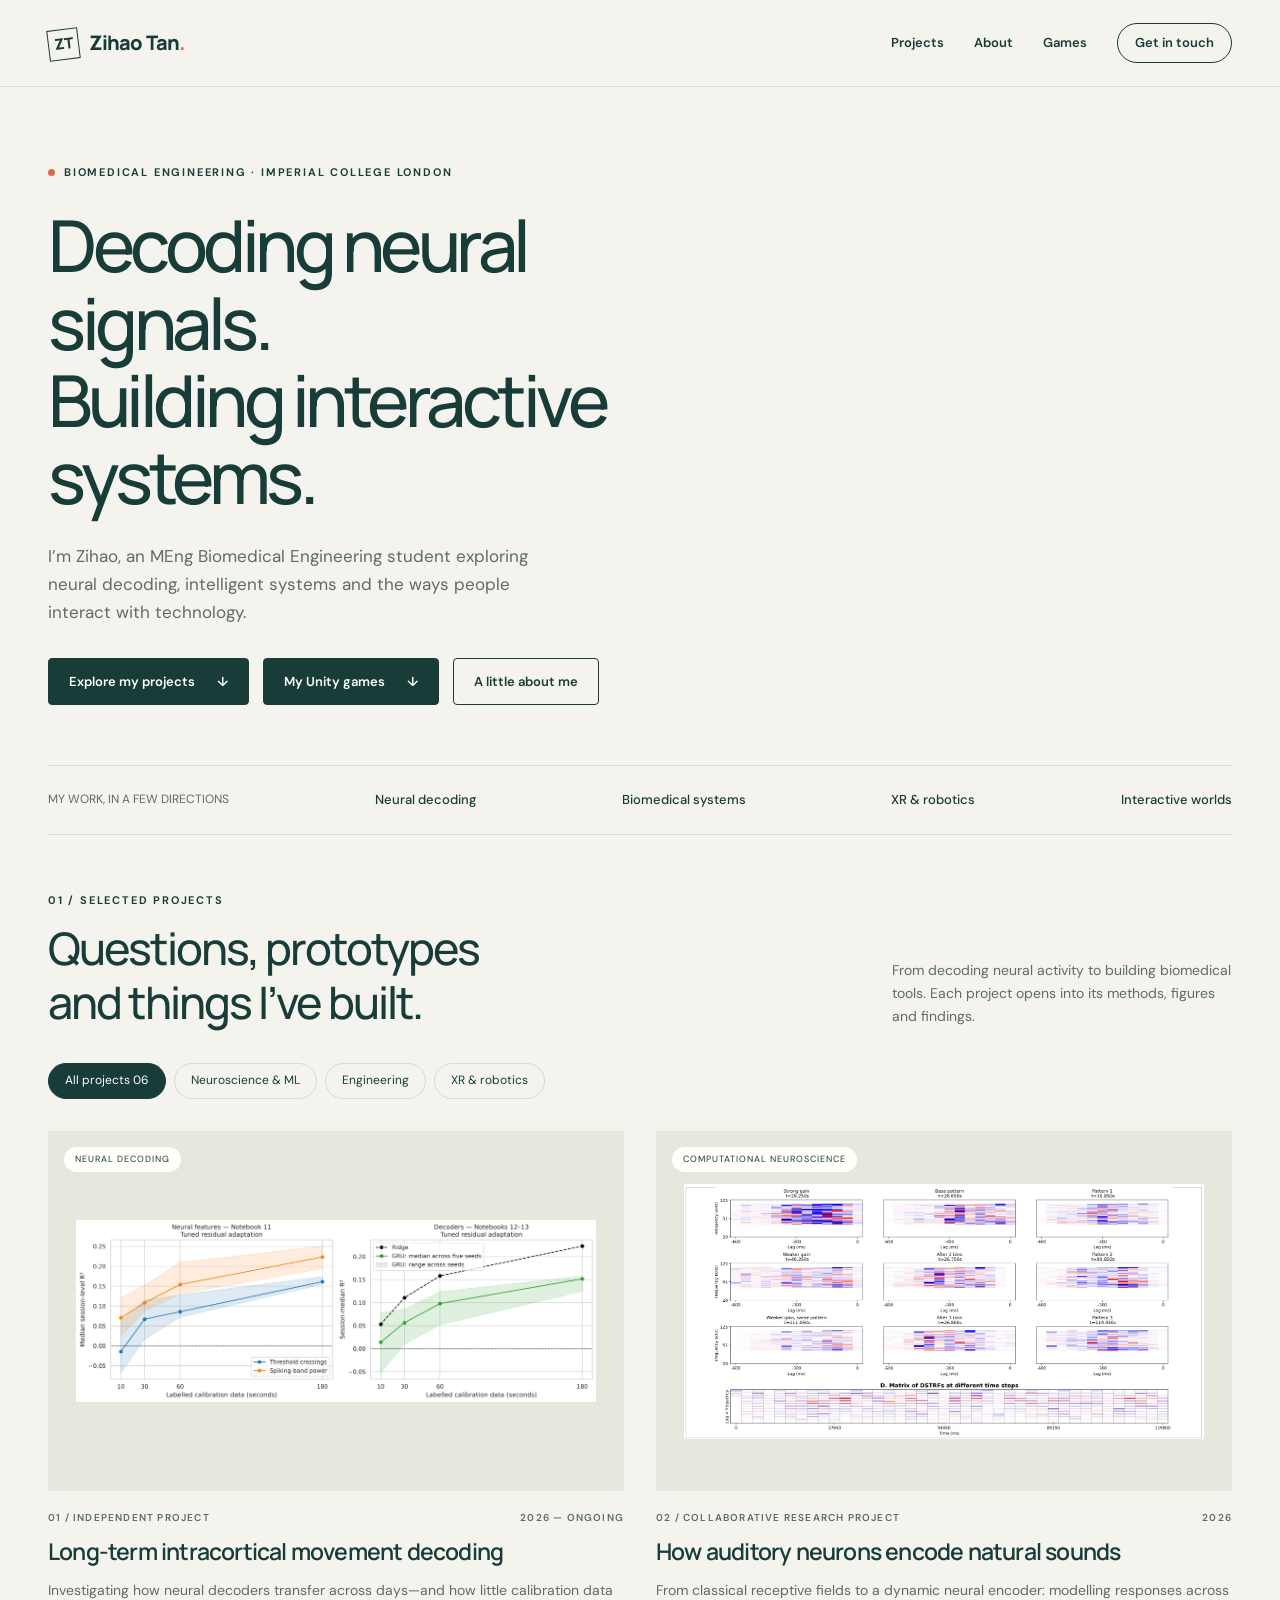
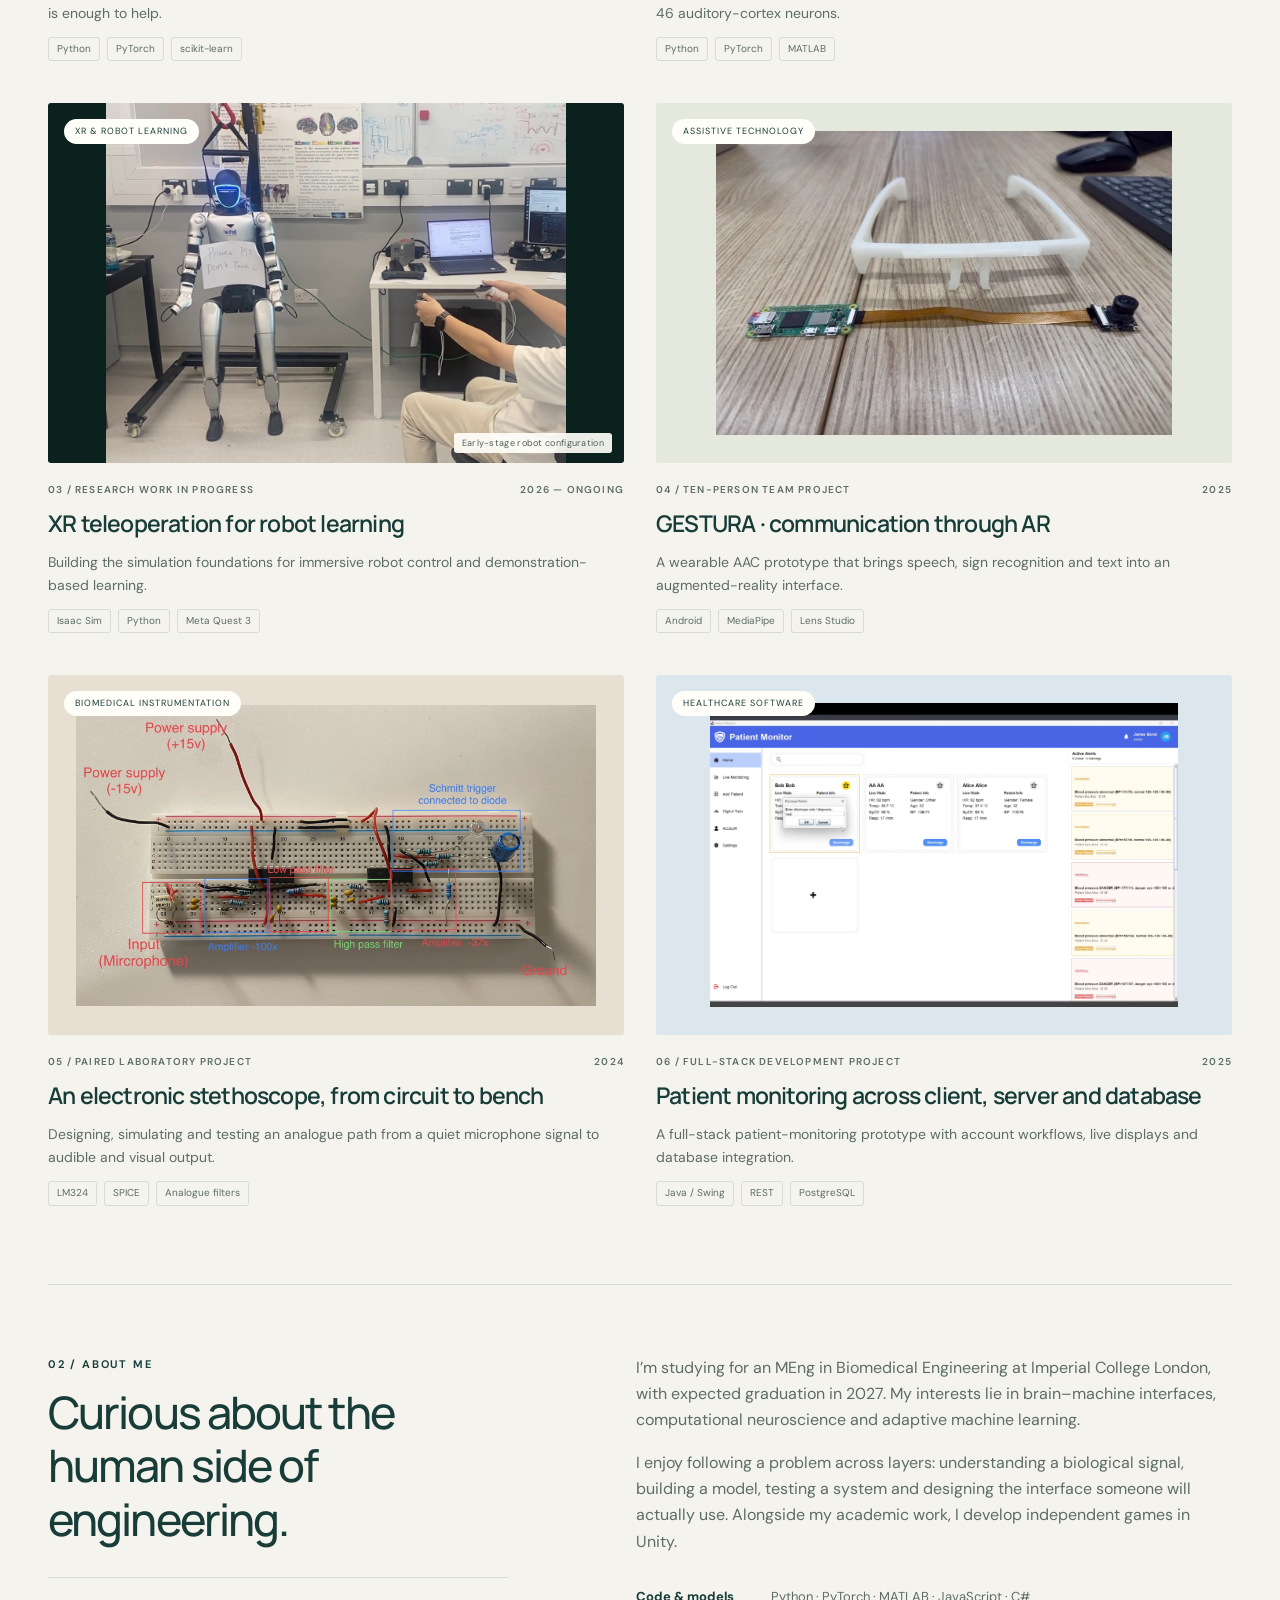
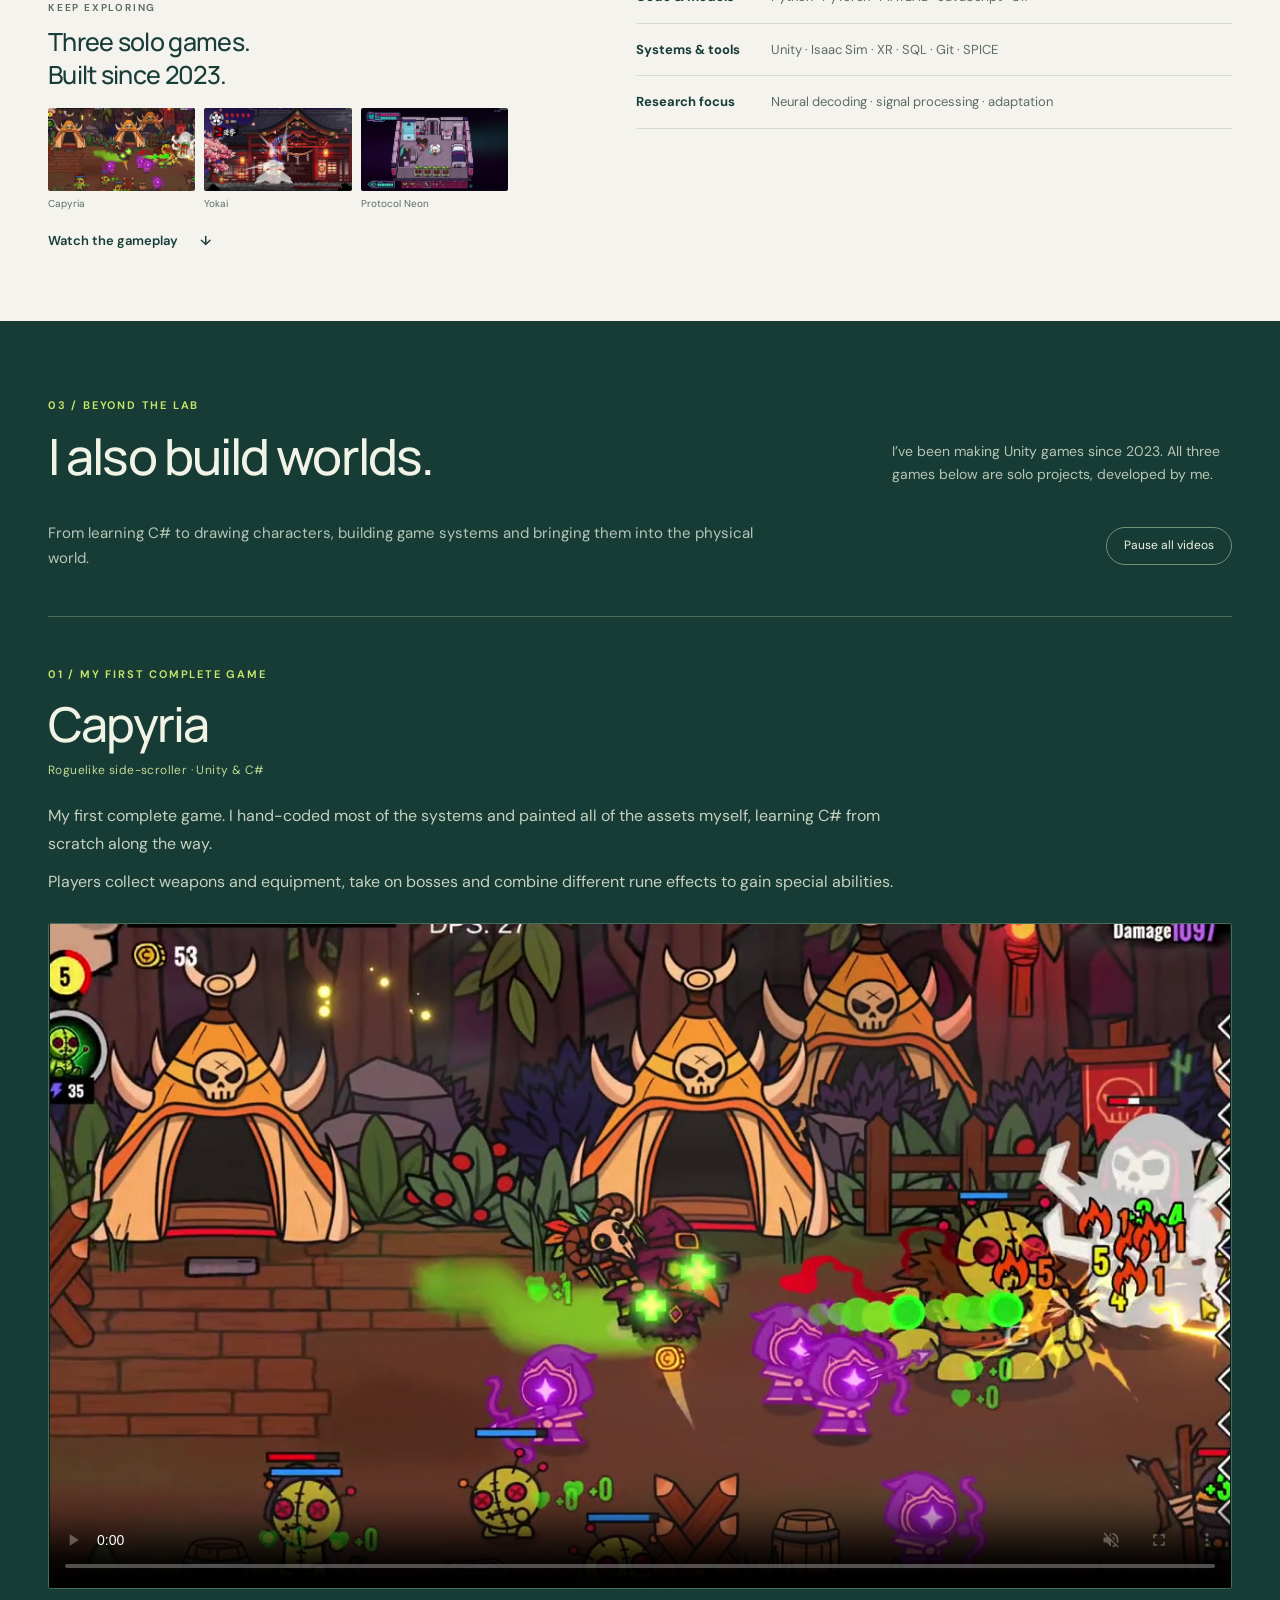
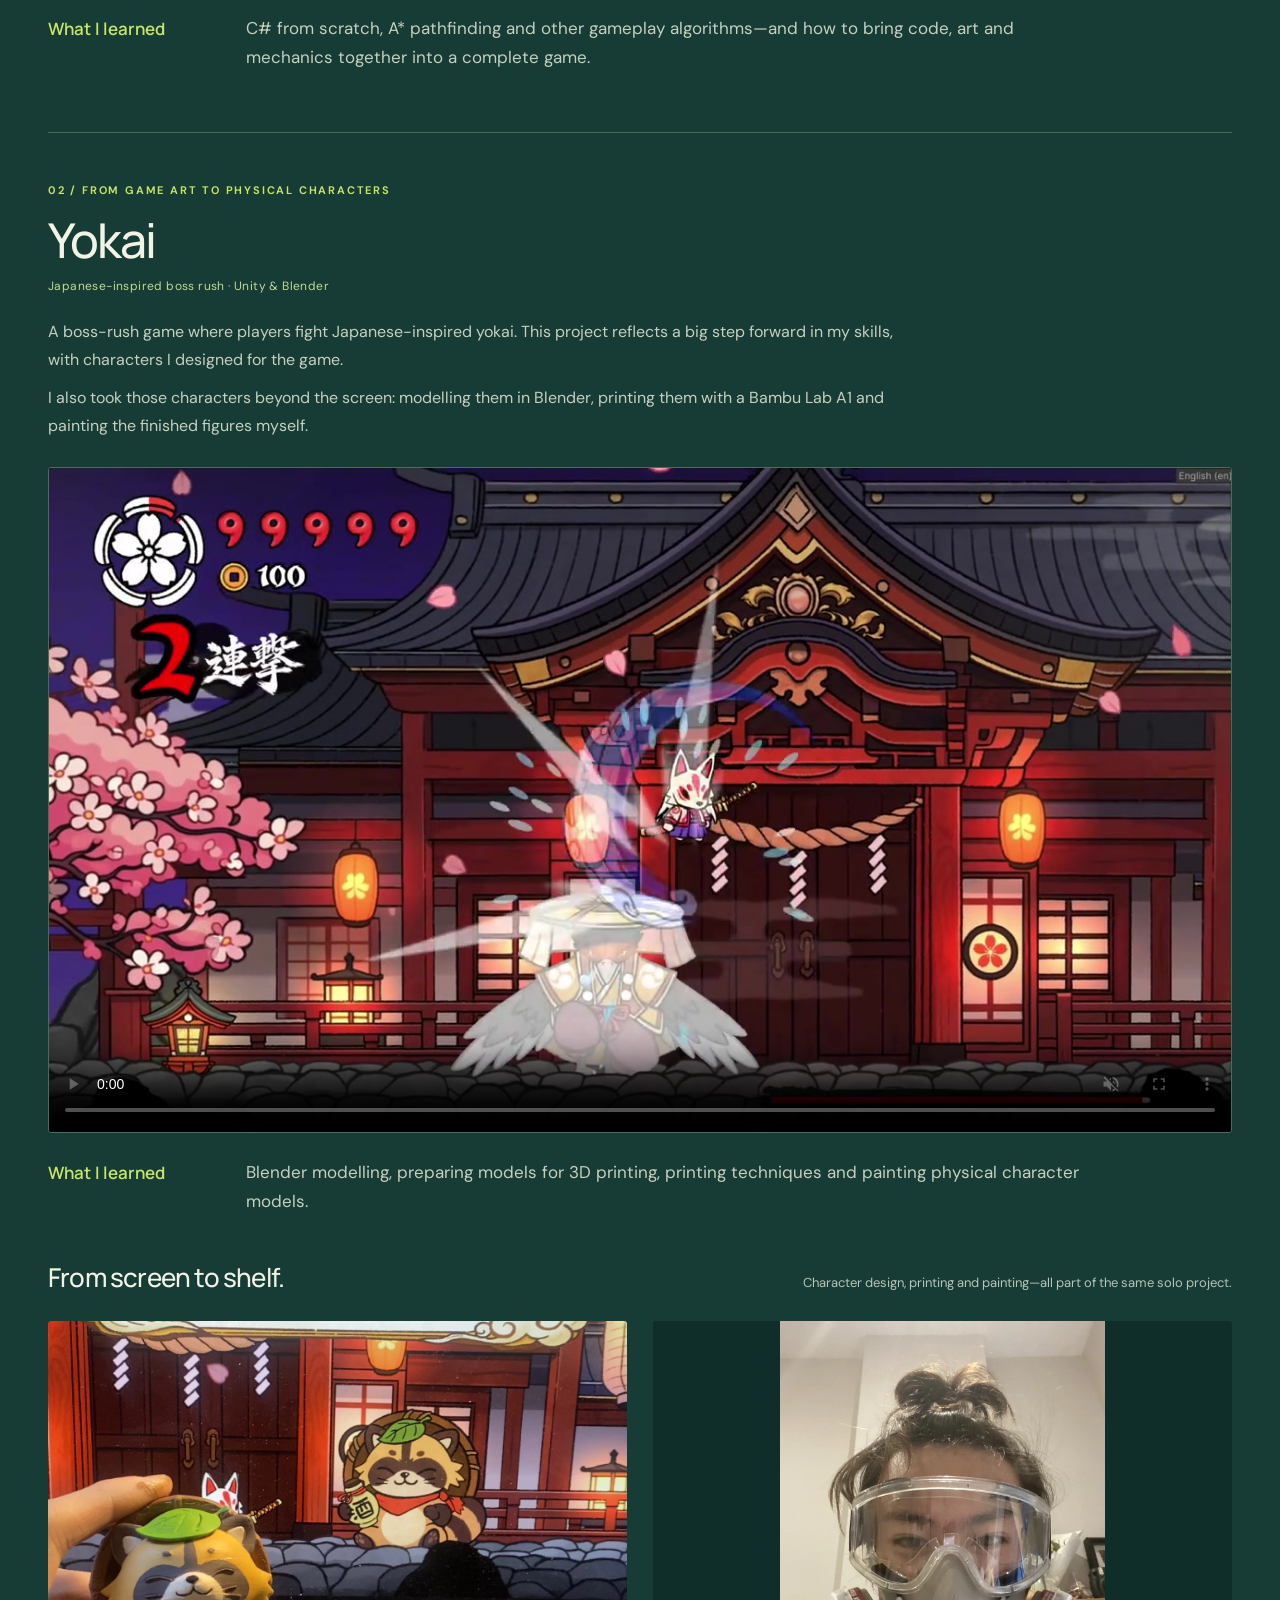
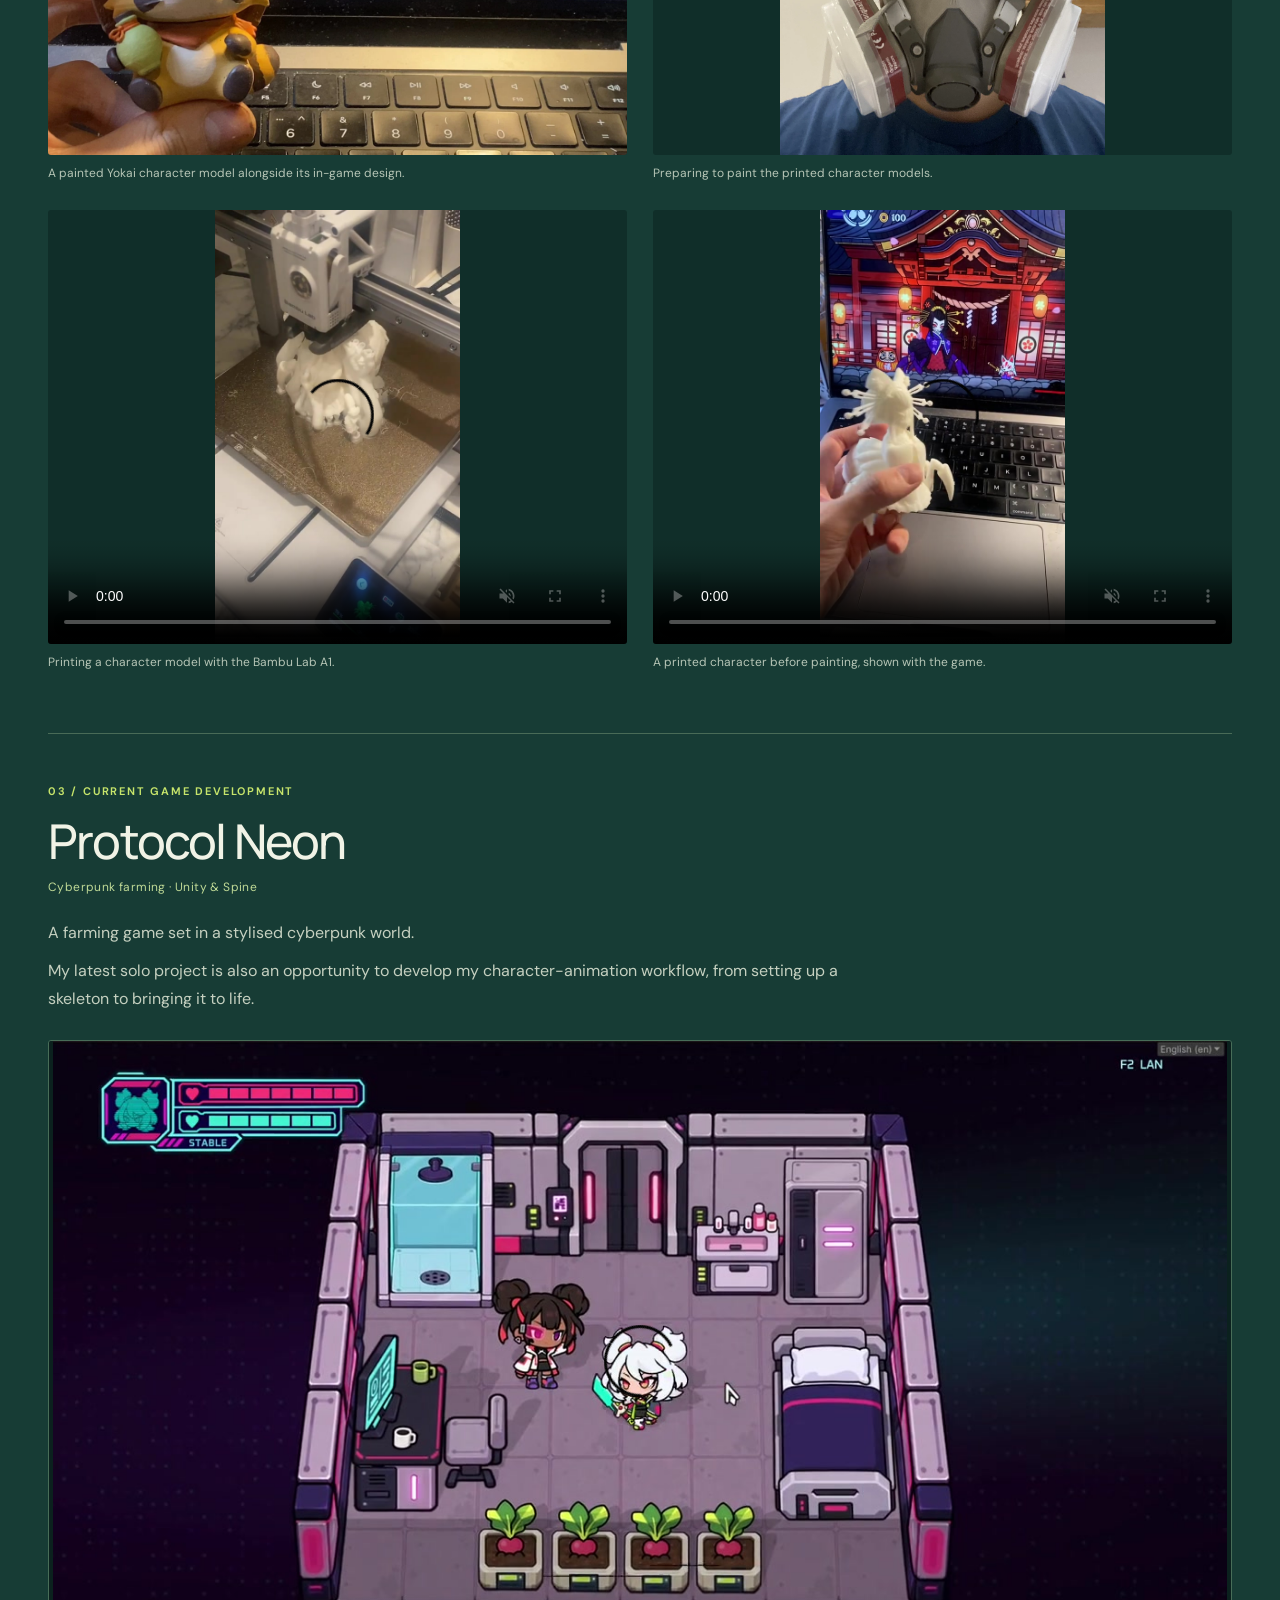
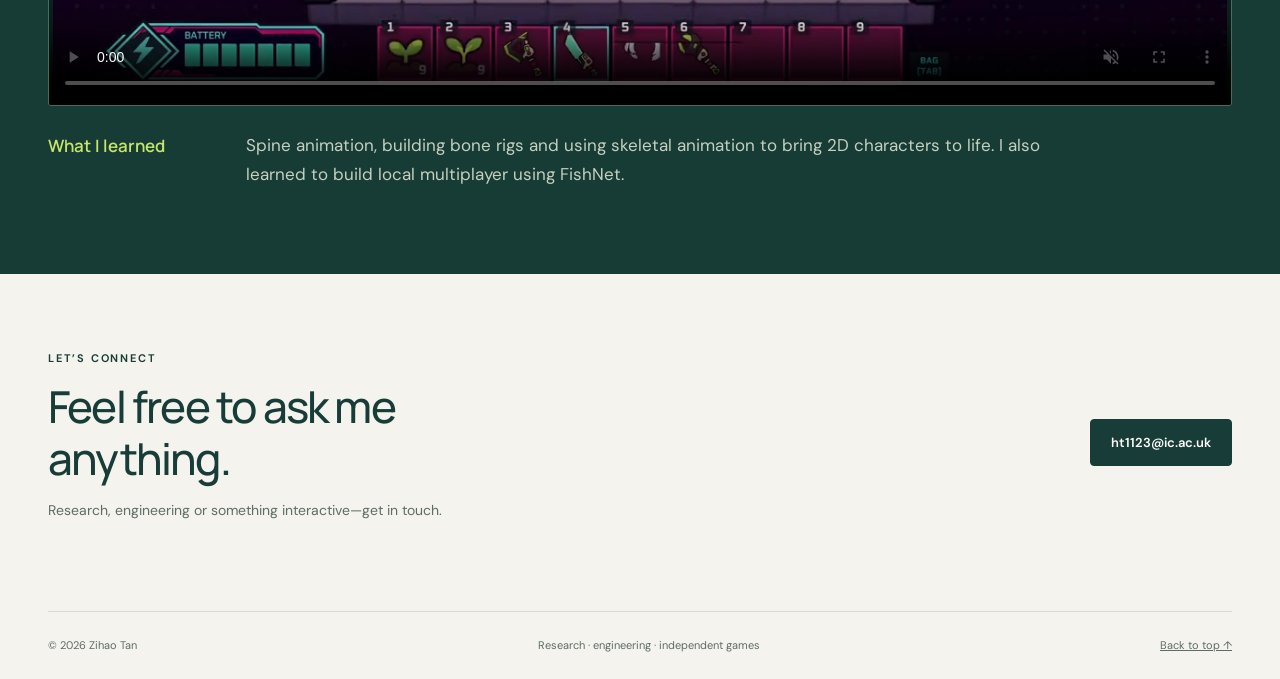
==== commit 649390f6: "Remove hero illustration from portfolio homepage" ====
--- a/index.html
+++ b/index.html
@@ -1,4 +1,4 @@
-<!doctype html><html lang="en"><head><meta charset="UTF-8"><meta name="viewport" content="width=device-width, initial-scale=1"><title>Research, engineering &amp; games | Zihao Tan</title><meta name="description" content="Zihao Tan’s portfolio: neural decoding, computational neuroscience, biomedical engineering, XR robotics and independent Unity games."><meta name="theme-color" content="#183c38"><link rel="icon" href="assets/favicon.svg" type="image/svg+xml"><link rel="stylesheet" href="style.css"><script src="app.js" defer></script></head><body id="top"><a class="skip" href="#main">Skip to content</a><header class="site-header"><div class="wrap nav"><a class="brand" href="index.html"><span class="brand-mark" aria-hidden="true">ZT</span>Zihao Tan<span style="color:var(--orange)">.</span></a><nav aria-label="Main navigation"><a href="#work">Projects</a><a href="#about">About</a><a href="#games">Games</a><a class="contact-link" href="mailto:ht1123@ic.ac.uk">Get in touch</a></nav></div></header><main id="main"><section class="hero wrap"><div class="hero-grid"><div><div class="eyebrow"><span class="dot"></span> Biomedical engineering · Imperial College London</div><h1>Decoding neural signals.<br>Building interactive systems.</h1><p class="hero-copy">I’m Zihao, an MEng Biomedical Engineering student exploring neural decoding, intelligent systems and the ways people interact with technology.</p><div class="hero-actions"><a class="button" href="#work">Explore my projects <span>↓</span></a><a class="button games-jump" href="#games">My Unity games <span aria-hidden="true">↓</span></a><a class="button secondary" href="#about">A little about me</a></div></div><a class="hero-art" href="intracortical-decoding.html" aria-label="Explore long-term intracortical movement decoding"><div class="art-top"><span>RESEARCH / HUMAN INTERFACES</span><span>01 — 06</span></div><svg viewBox="0 0 500 510" aria-hidden="true"><defs><pattern id="dots" width="22" height="22" patternUnits="userSpaceOnUse"><circle cx="1" cy="1" r=".7" fill="#537365" opacity=".5"/></pattern></defs><rect width="500" height="510" fill="url(#dots)"/><g fill="none" stroke="#65836b"><ellipse cx="250" cy="233" rx="154" ry="129" transform="rotate(-32 250 233)"/><ellipse cx="250" cy="233" rx="131" ry="154" transform="rotate(-32 250 233)"/><ellipse cx="250" cy="233" rx="106" ry="154" transform="rotate(32 250 233)"/><ellipse cx="250" cy="233" rx="151" ry="82" transform="rotate(32 250 233)"/></g><g stroke="#b9d975" stroke-width="1.5" fill="none"><path d="M55 234h76l13-12 12 26 14-60 15 92 16-59 11 13h47l13-21 12 42 14-89 13 116 15-66 10 18h102"/><path d="M142 343L251 234 361 119" stroke="#9fb48e" stroke-dasharray="3 6"/></g><g fill="#d2eaa0"><circle cx="142" cy="343" r="6"/><circle cx="361" cy="119" r="7"/><circle cx="251" cy="234" r="12"/></g><circle cx="251" cy="234" r="23" fill="none" stroke="#d2eaa0"/><g font-family="Arial,sans-serif" font-size="9" letter-spacing="1.4" fill="#bdccaf"><text x="323" y="94">INTERACTION</text><text x="85" y="371">SIGNALS</text><text x="207" y="321">ADAPTIVE MODELS</text></g></svg><div class="art-badge">NEURAL DECODING · ADAPTATION</div><div class="art-bottom"><strong>From signal<br>to movement.</strong><span>Explore the study</span></div></a></div><div class="intro-strip"><span>MY WORK, IN A FEW DIRECTIONS</span><strong>Neural decoding</strong><strong>Biomedical systems</strong><strong>XR & robotics</strong><strong>Interactive worlds</strong></div></section>
+<!doctype html><html lang="en"><head><meta charset="UTF-8"><meta name="viewport" content="width=device-width, initial-scale=1"><title>Research, engineering &amp; games | Zihao Tan</title><meta name="description" content="Zihao Tan’s portfolio: neural decoding, computational neuroscience, biomedical engineering, XR robotics and independent Unity games."><meta name="theme-color" content="#183c38"><link rel="icon" href="assets/favicon.svg" type="image/svg+xml"><link rel="stylesheet" href="style.css"><script src="app.js" defer></script></head><body id="top"><a class="skip" href="#main">Skip to content</a><header class="site-header"><div class="wrap nav"><a class="brand" href="index.html"><span class="brand-mark" aria-hidden="true">ZT</span>Zihao Tan<span style="color:var(--orange)">.</span></a><nav aria-label="Main navigation"><a href="#work">Projects</a><a href="#about">About</a><a href="#games">Games</a><a class="contact-link" href="mailto:ht1123@ic.ac.uk">Get in touch</a></nav></div></header><main id="main"><section class="hero wrap"><div class="hero-grid"><div><div class="eyebrow"><span class="dot"></span> Biomedical engineering · Imperial College London</div><h1>Decoding neural signals.<br>Building interactive systems.</h1><p class="hero-copy">I’m Zihao, an MEng Biomedical Engineering student exploring neural decoding, intelligent systems and the ways people interact with technology.</p><div class="hero-actions"><a class="button" href="#work">Explore my projects <span>↓</span></a><a class="button games-jump" href="#games">My Unity games <span aria-hidden="true">↓</span></a><a class="button secondary" href="#about">A little about me</a></div></div></div><div class="intro-strip"><span>MY WORK, IN A FEW DIRECTIONS</span><strong>Neural decoding</strong><strong>Biomedical systems</strong><strong>XR & robotics</strong><strong>Interactive worlds</strong></div></section>
 <section id="work" class="section wrap"><div class="section-head"><div><div class="eyebrow">01 / Selected projects</div><h2>Questions, prototypes<br>and things I’ve built.</h2></div><p>From decoding neural activity to building biomedical tools. Each project opens into its methods, figures and findings.</p></div><div class="filters" role="group" aria-label="Filter projects"><button class="filter" data-filter="all" aria-pressed="true">All projects <span aria-hidden="true">06</span></button><button class="filter" data-filter="research" aria-pressed="false">Neuroscience & ML</button><button class="filter" data-filter="engineering" aria-pressed="false">Engineering</button><button class="filter" data-filter="robotics" aria-pressed="false">XR & robotics</button></div><p id="filter-status" class="sr-only" aria-live="polite">Showing 6 projects</p><div class="project-grid"><a class="project-card" href="intracortical-decoding.html" data-category="research"><div class="project-media "><span class="project-label">Neural decoding</span><img src="assets/final_results_summary.webp" alt="Long-term intracortical movement decoding — project figure" loading="lazy" width="900" height="560"></div><div class="card-meta"><span>01 / Independent project</span><span>2026 — ongoing</span></div><div class="card-title"><h3>Long-term intracortical movement decoding</h3></div><p>Investigating how neural decoders transfer across days—and how little calibration data is enough to help.</p><div class="tags"><span class="tag">Python</span><span class="tag">PyTorch</span><span class="tag">scikit-learn</span></div></a><a class="project-card" href="auditory-cortex.html" data-category="research"><div class="project-media "><span class="project-label">Computational neuroscience</span><img src="assets/auditory-dynamic-receptive-fields.webp" alt="How auditory neurons encode natural sounds — project figure" loading="lazy" width="900" height="560"></div><div class="card-meta"><span>02 / Collaborative research project</span><span>2026</span></div><div class="card-title"><h3>How auditory neurons encode natural sounds</h3></div><p>From classical receptive fields to a dynamic neural encoder: modelling responses across 46 auditory-cortex neurons.</p><div class="tags"><span class="tag">Python</span><span class="tag">PyTorch</span><span class="tag">MATLAB</span></div></a><a class="project-card" href="xr-teleoperation.html" data-category="robotics"><div class="project-media xr xr-video-preview"><span class="project-label">XR & robot learning</span><video data-autoplay autoplay muted loop playsinline preload="metadata" poster="media/unitree-early-configuration-poster.jpg" aria-label="Early-stage Unitree robot configuration preview" width="1172" height="916"><source src="media/unitree-early-configuration.mp4" type="video/mp4"></video><span class="media-credit">Early-stage robot configuration</span></div><div class="card-meta"><span>03 / Research work in progress</span><span>2026 — ongoing</span></div><div class="card-title"><h3>XR teleoperation for robot learning</h3></div><p>Building the simulation foundations for immersive robot control and demonstration-based learning.</p><div class="tags"><span class="tag">Isaac Sim</span><span class="tag">Python</span><span class="tag">Meta Quest 3</span></div></a><a class="project-card" href="gestura.html" data-category="engineering"><div class="project-media "><span class="project-label">Assistive technology</span><img src="assets/gestura-early-prototype.webp" alt="GESTURA · communication through AR — project figure" loading="lazy" width="900" height="560"></div><div class="card-meta"><span>04 / Ten-person team project</span><span>2025</span></div><div class="card-title"><h3>GESTURA · communication through AR</h3></div><p>A wearable AAC prototype that brings speech, sign recognition and text into an augmented-reality interface.</p><div class="tags"><span class="tag">Android</span><span class="tag">MediaPipe</span><span class="tag">Lens Studio</span></div></a><a class="project-card" href="electronic-stethoscope.html" data-category="engineering"><div class="project-media lab"><span class="project-label">Biomedical instrumentation</span><img src="assets/stethoscope-breadboard.webp" alt="An electronic stethoscope, from circuit to bench — project figure" loading="lazy" width="900" height="560"></div><div class="card-meta"><span>05 / Paired laboratory project</span><span>2024</span></div><div class="card-title"><h3>An electronic stethoscope, from circuit to bench</h3></div><p>Designing, simulating and testing an analogue path from a quiet microphone signal to audible and visual output.</p><div class="tags"><span class="tag">LM324</span><span class="tag">SPICE</span><span class="tag">Analogue filters</span></div></a><a class="project-card" href="patient-monitoring.html" data-category="engineering"><div class="project-media software"><span class="project-label">Healthcare software</span><img src="assets/software-patient-overview.webp" alt="Patient monitoring across client, server and database — project figure" loading="lazy" width="900" height="560"></div><div class="card-meta"><span>06 / Full-stack development project</span><span>2025</span></div><div class="card-title"><h3>Patient monitoring across client, server and database</h3></div><p>A full-stack patient-monitoring prototype with account workflows, live displays and database integration.</p><div class="tags"><span class="tag">Java / Swing</span><span class="tag">REST</span><span class="tag">PostgreSQL</span></div></a></div></section>
 <section id="about" class="wrap about"><div><div class="eyebrow">02 / About me</div><h2>Curious about the<br>human side of engineering.</h2><a class="about-next" href="#games"><span class="eyebrow">Keep exploring</span><span class="about-next-title">Three solo games.<br>Built since 2023.</span><span class="about-preview-grid"><span><img src="media/capyria-poster.jpg" alt="Capyria gameplay preview" loading="lazy" width="1280" height="720"><span>Capyria</span></span><span><img src="media/yokai-poster.jpg" alt="Yokai gameplay preview" loading="lazy" width="1280" height="718"><span>Yokai</span></span><span><img src="media/protocol-neon-poster.jpg" alt="Protocol Neon gameplay preview" loading="lazy" width="1274" height="720"><span>Protocol Neon</span></span></span><span class="about-next-link">Watch the gameplay <span aria-hidden="true">↓</span></span></a></div><div><p>I’m studying for an MEng in Biomedical Engineering at Imperial College London, with expected graduation in 2027. My interests lie in brain–machine interfaces, computational neuroscience and adaptive machine learning.</p><p>I enjoy following a problem across layers: understanding a biological signal, building a model, testing a system and designing the interface someone will actually use. Alongside my academic work, I develop independent games in Unity.</p><div class="skill-row"><strong>Code & models</strong><span>Python · PyTorch · MATLAB · JavaScript · C#</span></div><div class="skill-row"><strong>Systems & tools</strong><span>Unity · Isaac Sim · XR · SQL · Git · SPICE</span></div><div class="skill-row"><strong>Research focus</strong><span>Neural decoding · signal processing · adaptation</span></div></div></section>
 <section id="games" class="games"><div class="wrap"><div class="section-head"><div><div class="eyebrow">03 / Beyond the lab</div><h2>I also build worlds.</h2></div><p>I’ve been making Unity games since 2023. All three games below are solo projects, developed by me.</p></div><div class="game-section-toolbar"><p>From learning C# to drawing characters, building game systems and bringing them into the physical world.</p><button type="button" class="video-toggle" aria-pressed="false">Pause all videos</button></div>
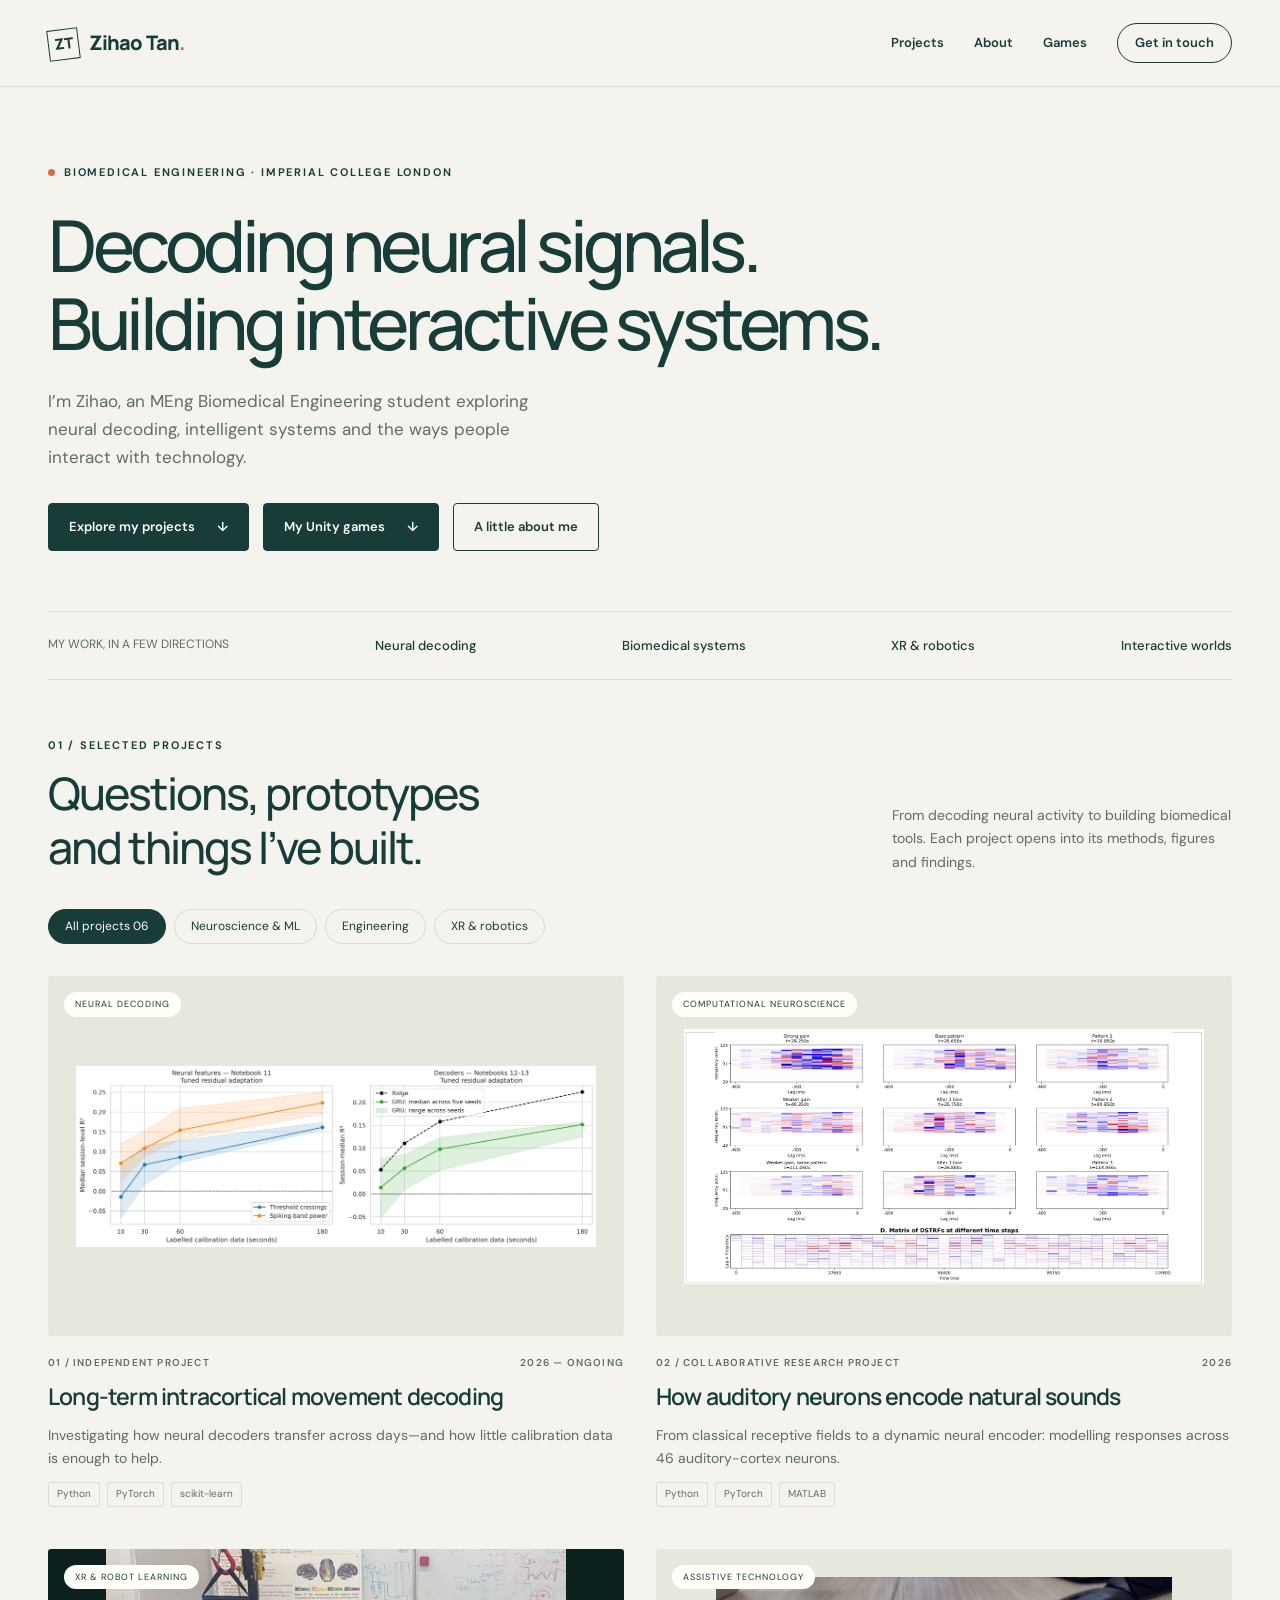
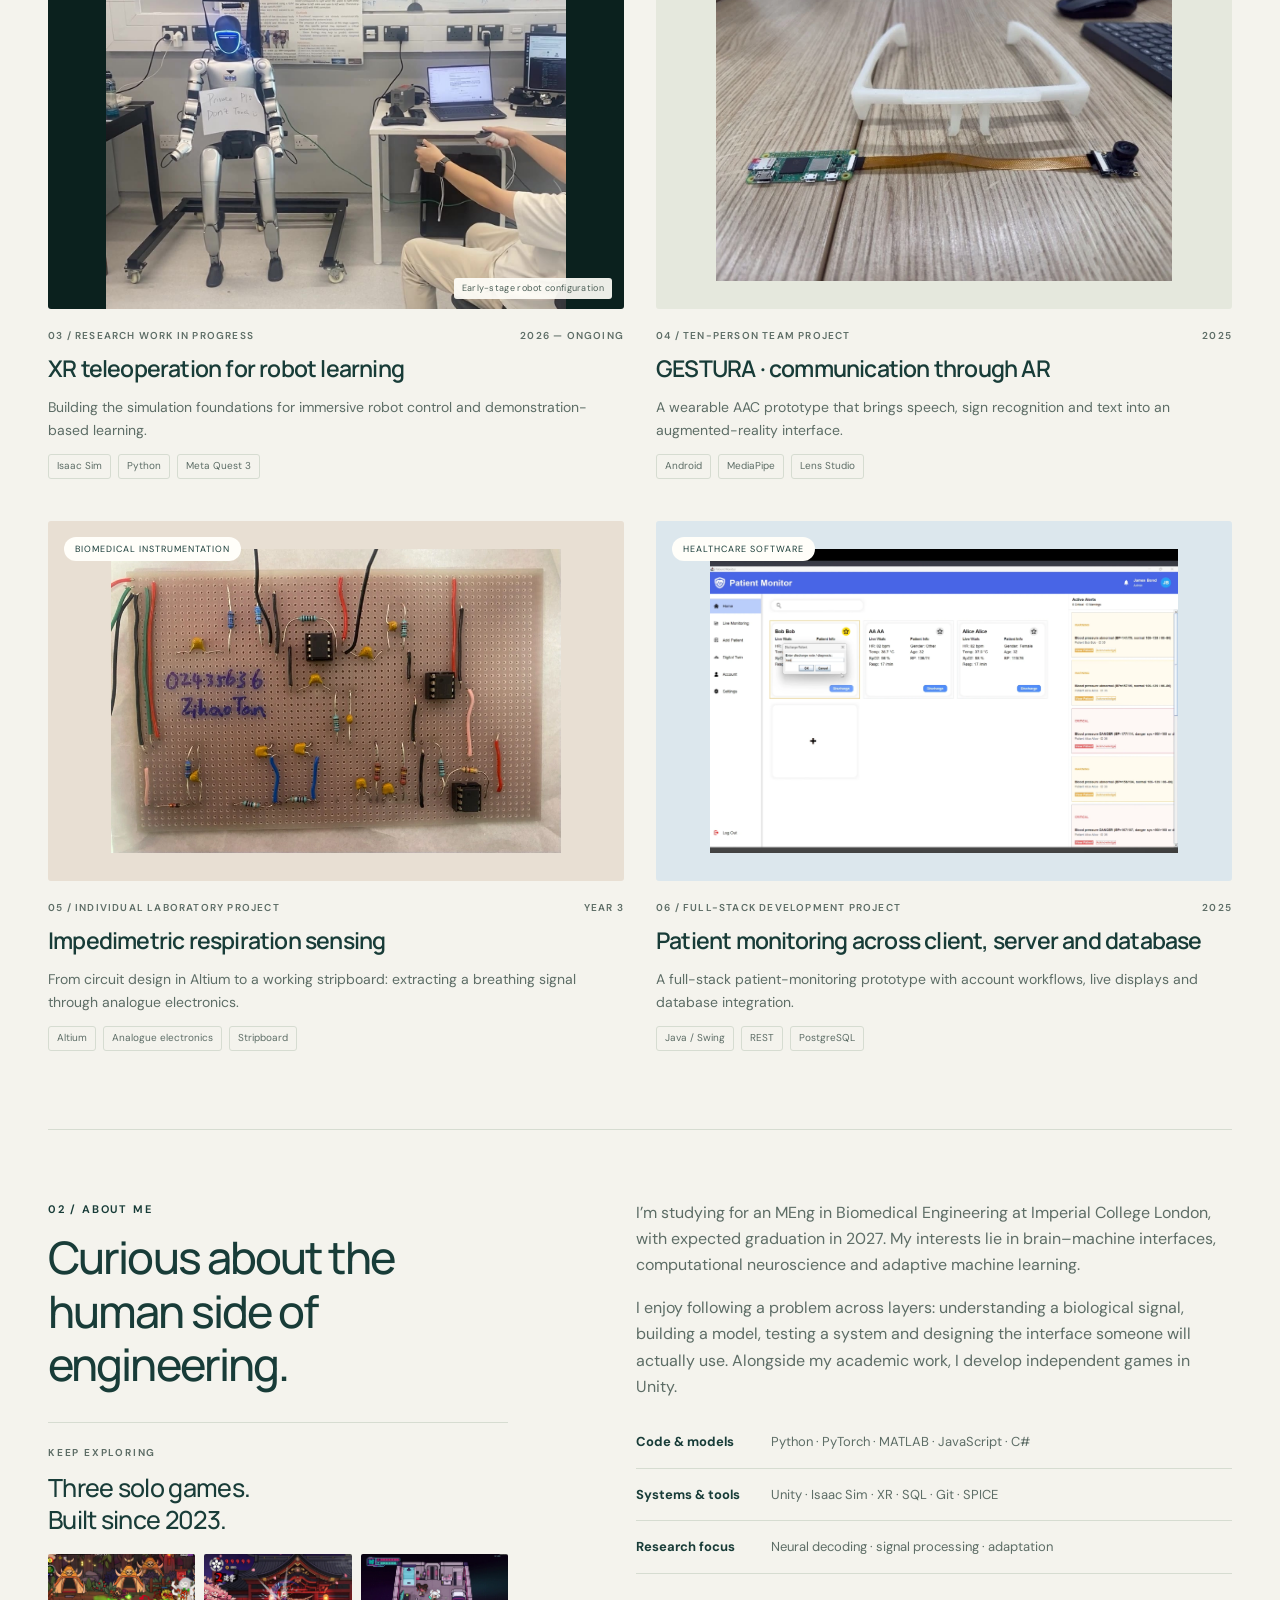
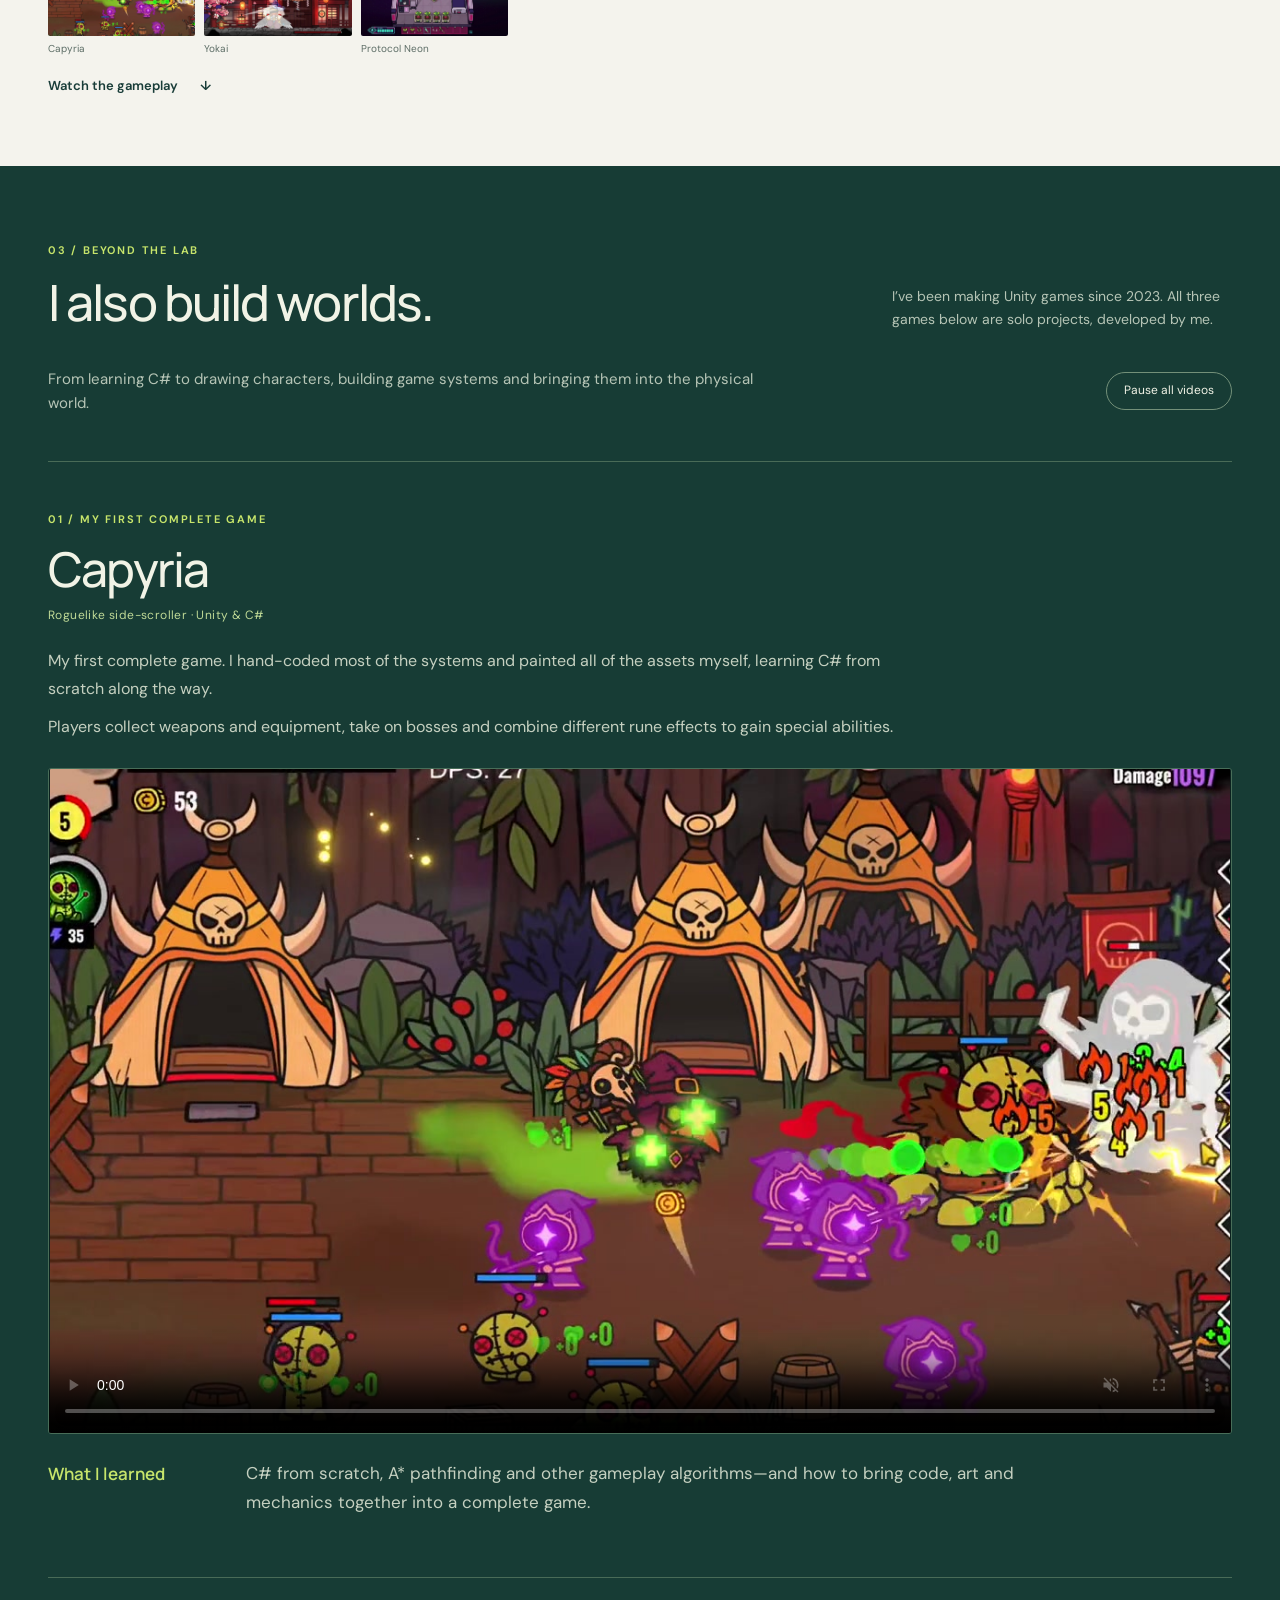
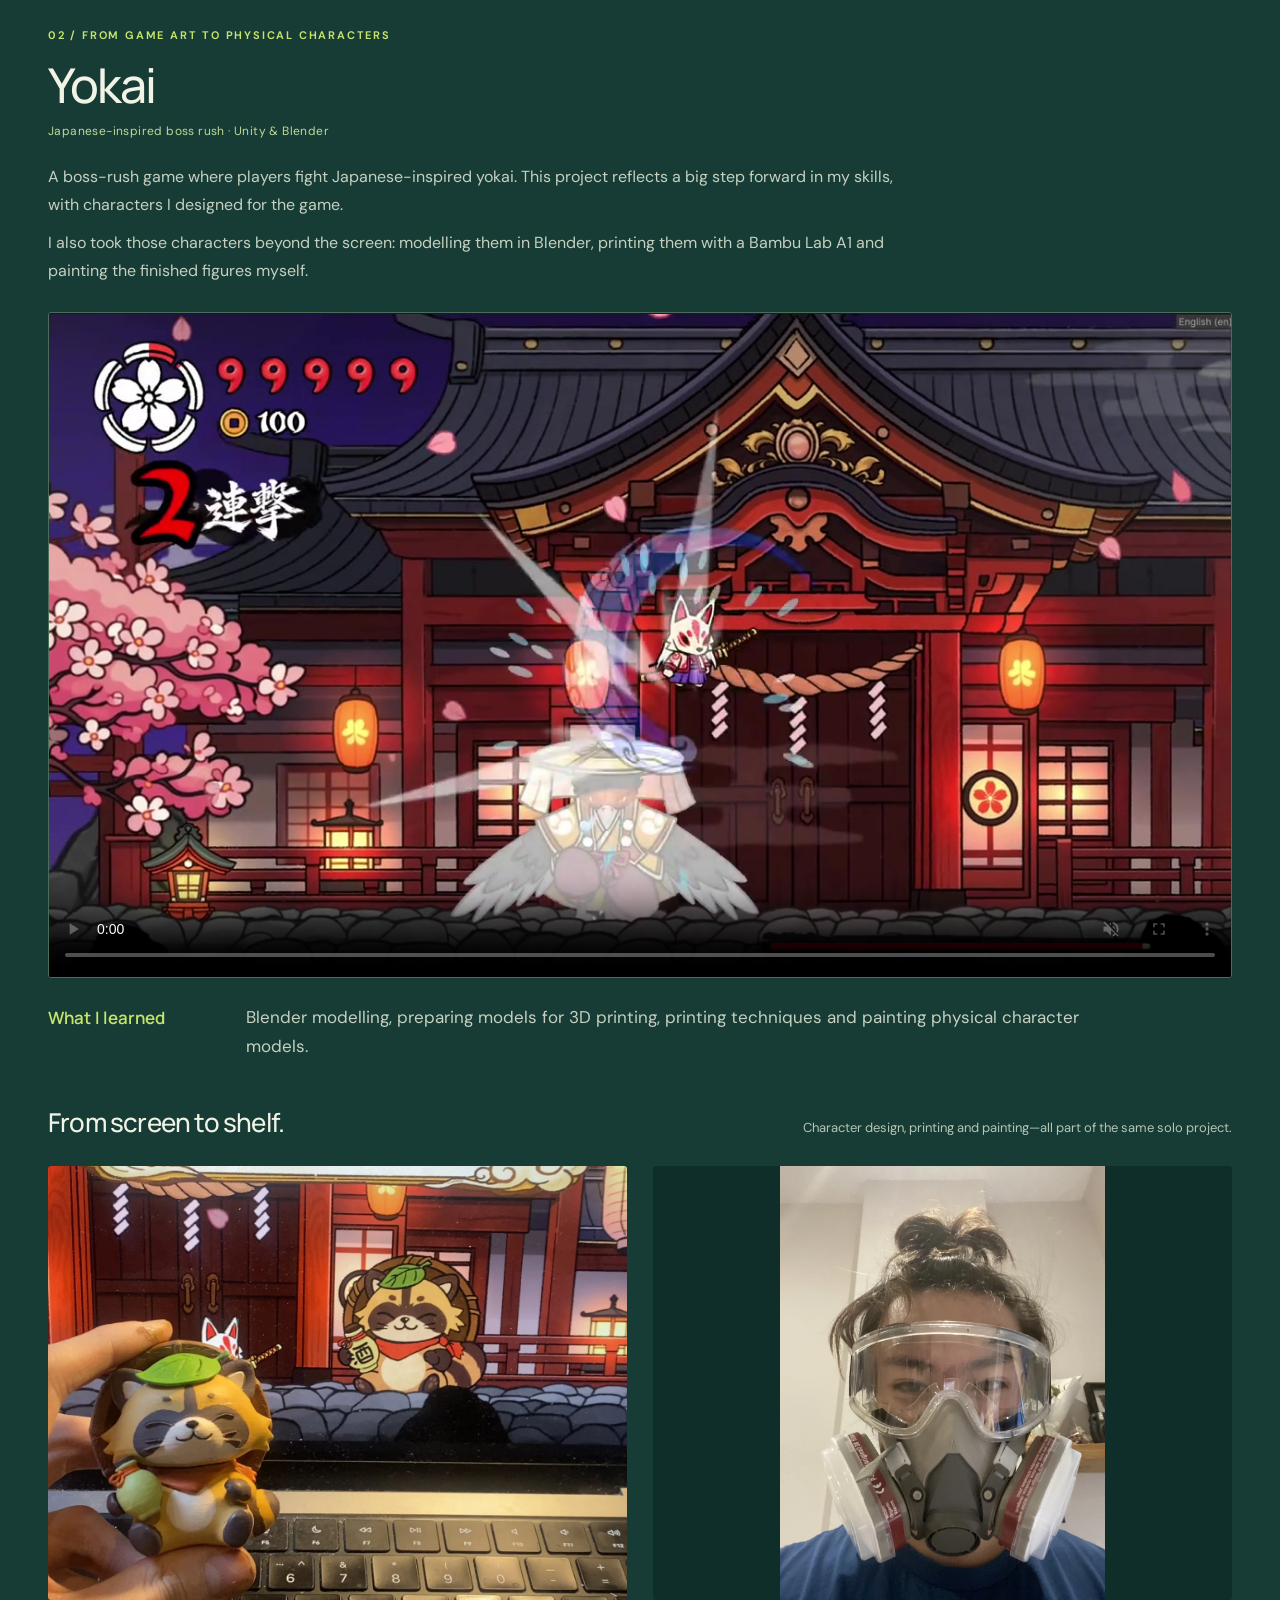
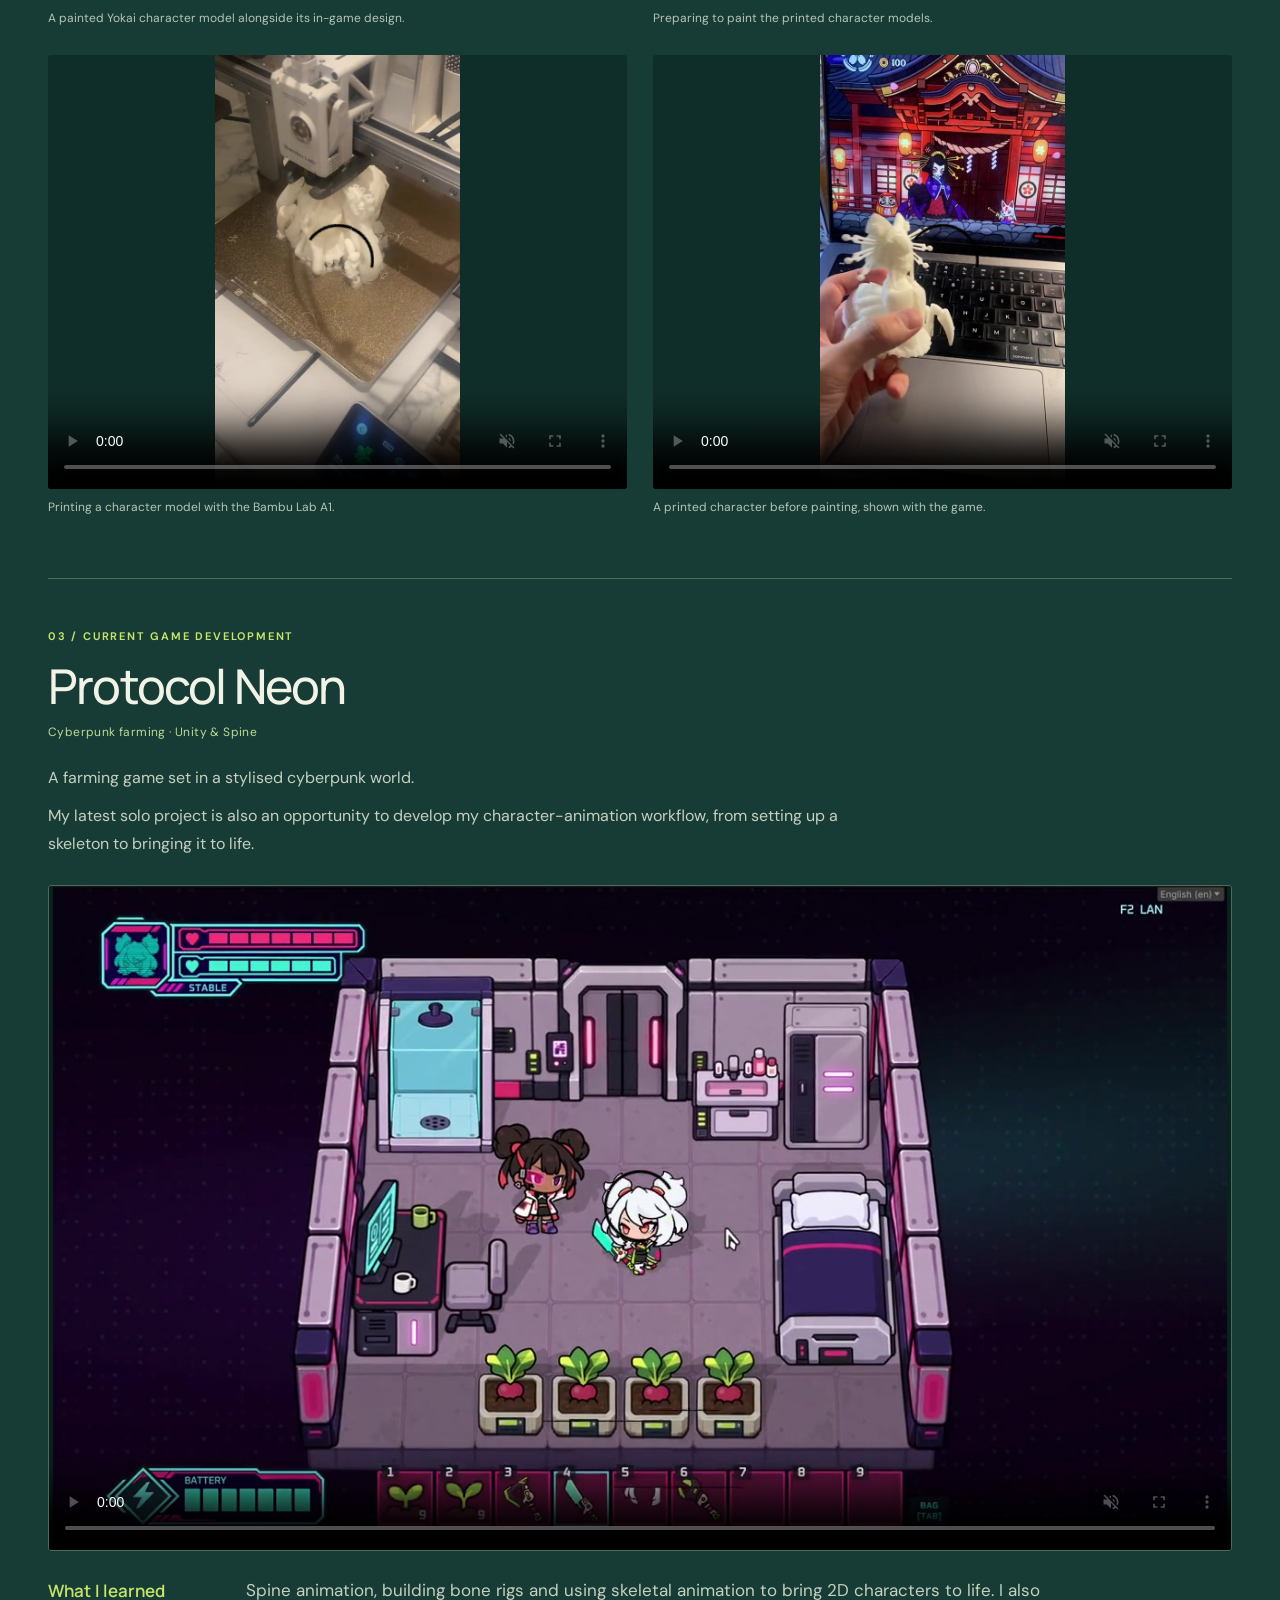
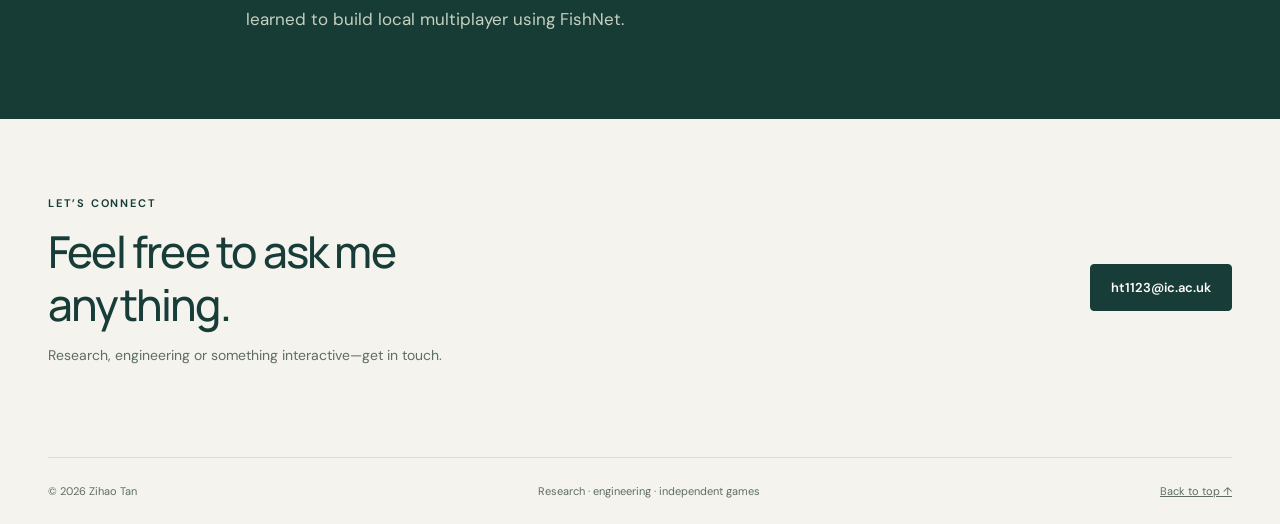
==== commit 56ce0713: "Replace stethoscope project with impedimetric respiration system" ====
--- a/index.html
+++ b/index.html
@@ -1,8 +1,8 @@
 <!doctype html><html lang="en"><head><meta charset="UTF-8"><meta name="viewport" content="width=device-width, initial-scale=1"><title>Research, engineering &amp; games | Zihao Tan</title><meta name="description" content="Zihao Tan’s portfolio: neural decoding, computational neuroscience, biomedical engineering, XR robotics and independent Unity games."><meta name="theme-color" content="#183c38"><link rel="icon" href="assets/favicon.svg" type="image/svg+xml"><link rel="stylesheet" href="style.css"><script src="app.js" defer></script></head><body id="top"><a class="skip" href="#main">Skip to content</a><header class="site-header"><div class="wrap nav"><a class="brand" href="index.html"><span class="brand-mark" aria-hidden="true">ZT</span>Zihao Tan<span style="color:var(--orange)">.</span></a><nav aria-label="Main navigation"><a href="#work">Projects</a><a href="#about">About</a><a href="#games">Games</a><a class="contact-link" href="mailto:ht1123@ic.ac.uk">Get in touch</a></nav></div></header><main id="main"><section class="hero wrap"><div class="hero-grid"><div><div class="eyebrow"><span class="dot"></span> Biomedical engineering · Imperial College London</div><h1>Decoding neural signals.<br>Building interactive systems.</h1><p class="hero-copy">I’m Zihao, an MEng Biomedical Engineering student exploring neural decoding, intelligent systems and the ways people interact with technology.</p><div class="hero-actions"><a class="button" href="#work">Explore my projects <span>↓</span></a><a class="button games-jump" href="#games">My Unity games <span aria-hidden="true">↓</span></a><a class="button secondary" href="#about">A little about me</a></div></div></div><div class="intro-strip"><span>MY WORK, IN A FEW DIRECTIONS</span><strong>Neural decoding</strong><strong>Biomedical systems</strong><strong>XR & robotics</strong><strong>Interactive worlds</strong></div></section>
-<section id="work" class="section wrap"><div class="section-head"><div><div class="eyebrow">01 / Selected projects</div><h2>Questions, prototypes<br>and things I’ve built.</h2></div><p>From decoding neural activity to building biomedical tools. Each project opens into its methods, figures and findings.</p></div><div class="filters" role="group" aria-label="Filter projects"><button class="filter" data-filter="all" aria-pressed="true">All projects <span aria-hidden="true">06</span></button><button class="filter" data-filter="research" aria-pressed="false">Neuroscience & ML</button><button class="filter" data-filter="engineering" aria-pressed="false">Engineering</button><button class="filter" data-filter="robotics" aria-pressed="false">XR & robotics</button></div><p id="filter-status" class="sr-only" aria-live="polite">Showing 6 projects</p><div class="project-grid"><a class="project-card" href="intracortical-decoding.html" data-category="research"><div class="project-media "><span class="project-label">Neural decoding</span><img src="assets/final_results_summary.webp" alt="Long-term intracortical movement decoding — project figure" loading="lazy" width="900" height="560"></div><div class="card-meta"><span>01 / Independent project</span><span>2026 — ongoing</span></div><div class="card-title"><h3>Long-term intracortical movement decoding</h3></div><p>Investigating how neural decoders transfer across days—and how little calibration data is enough to help.</p><div class="tags"><span class="tag">Python</span><span class="tag">PyTorch</span><span class="tag">scikit-learn</span></div></a><a class="project-card" href="auditory-cortex.html" data-category="research"><div class="project-media "><span class="project-label">Computational neuroscience</span><img src="assets/auditory-dynamic-receptive-fields.webp" alt="How auditory neurons encode natural sounds — project figure" loading="lazy" width="900" height="560"></div><div class="card-meta"><span>02 / Collaborative research project</span><span>2026</span></div><div class="card-title"><h3>How auditory neurons encode natural sounds</h3></div><p>From classical receptive fields to a dynamic neural encoder: modelling responses across 46 auditory-cortex neurons.</p><div class="tags"><span class="tag">Python</span><span class="tag">PyTorch</span><span class="tag">MATLAB</span></div></a><a class="project-card" href="xr-teleoperation.html" data-category="robotics"><div class="project-media xr xr-video-preview"><span class="project-label">XR & robot learning</span><video data-autoplay autoplay muted loop playsinline preload="metadata" poster="media/unitree-early-configuration-poster.jpg" aria-label="Early-stage Unitree robot configuration preview" width="1172" height="916"><source src="media/unitree-early-configuration.mp4" type="video/mp4"></video><span class="media-credit">Early-stage robot configuration</span></div><div class="card-meta"><span>03 / Research work in progress</span><span>2026 — ongoing</span></div><div class="card-title"><h3>XR teleoperation for robot learning</h3></div><p>Building the simulation foundations for immersive robot control and demonstration-based learning.</p><div class="tags"><span class="tag">Isaac Sim</span><span class="tag">Python</span><span class="tag">Meta Quest 3</span></div></a><a class="project-card" href="gestura.html" data-category="engineering"><div class="project-media "><span class="project-label">Assistive technology</span><img src="assets/gestura-early-prototype.webp" alt="GESTURA · communication through AR — project figure" loading="lazy" width="900" height="560"></div><div class="card-meta"><span>04 / Ten-person team project</span><span>2025</span></div><div class="card-title"><h3>GESTURA · communication through AR</h3></div><p>A wearable AAC prototype that brings speech, sign recognition and text into an augmented-reality interface.</p><div class="tags"><span class="tag">Android</span><span class="tag">MediaPipe</span><span class="tag">Lens Studio</span></div></a><a class="project-card" href="electronic-stethoscope.html" data-category="engineering"><div class="project-media lab"><span class="project-label">Biomedical instrumentation</span><img src="assets/stethoscope-breadboard.webp" alt="An electronic stethoscope, from circuit to bench — project figure" loading="lazy" width="900" height="560"></div><div class="card-meta"><span>05 / Paired laboratory project</span><span>2024</span></div><div class="card-title"><h3>An electronic stethoscope, from circuit to bench</h3></div><p>Designing, simulating and testing an analogue path from a quiet microphone signal to audible and visual output.</p><div class="tags"><span class="tag">LM324</span><span class="tag">SPICE</span><span class="tag">Analogue filters</span></div></a><a class="project-card" href="patient-monitoring.html" data-category="engineering"><div class="project-media software"><span class="project-label">Healthcare software</span><img src="assets/software-patient-overview.webp" alt="Patient monitoring across client, server and database — project figure" loading="lazy" width="900" height="560"></div><div class="card-meta"><span>06 / Full-stack development project</span><span>2025</span></div><div class="card-title"><h3>Patient monitoring across client, server and database</h3></div><p>A full-stack patient-monitoring prototype with account workflows, live displays and database integration.</p><div class="tags"><span class="tag">Java / Swing</span><span class="tag">REST</span><span class="tag">PostgreSQL</span></div></a></div></section>
+<section id="work" class="section wrap"><div class="section-head"><div><div class="eyebrow">01 / Selected projects</div><h2>Questions, prototypes<br>and things I’ve built.</h2></div><p>From decoding neural activity to building biomedical tools. Each project opens into its methods, figures and findings.</p></div><div class="filters" role="group" aria-label="Filter projects"><button class="filter" data-filter="all" aria-pressed="true">All projects <span aria-hidden="true">06</span></button><button class="filter" data-filter="research" aria-pressed="false">Neuroscience & ML</button><button class="filter" data-filter="engineering" aria-pressed="false">Engineering</button><button class="filter" data-filter="robotics" aria-pressed="false">XR & robotics</button></div><p id="filter-status" class="sr-only" aria-live="polite">Showing 6 projects</p><div class="project-grid"><a class="project-card" href="intracortical-decoding.html" data-category="research"><div class="project-media "><span class="project-label">Neural decoding</span><img src="assets/final_results_summary.webp" alt="Long-term intracortical movement decoding — project figure" loading="lazy" width="900" height="560"></div><div class="card-meta"><span>01 / Independent project</span><span>2026 — ongoing</span></div><div class="card-title"><h3>Long-term intracortical movement decoding</h3></div><p>Investigating how neural decoders transfer across days—and how little calibration data is enough to help.</p><div class="tags"><span class="tag">Python</span><span class="tag">PyTorch</span><span class="tag">scikit-learn</span></div></a><a class="project-card" href="auditory-cortex.html" data-category="research"><div class="project-media "><span class="project-label">Computational neuroscience</span><img src="assets/auditory-dynamic-receptive-fields.webp" alt="How auditory neurons encode natural sounds — project figure" loading="lazy" width="900" height="560"></div><div class="card-meta"><span>02 / Collaborative research project</span><span>2026</span></div><div class="card-title"><h3>How auditory neurons encode natural sounds</h3></div><p>From classical receptive fields to a dynamic neural encoder: modelling responses across 46 auditory-cortex neurons.</p><div class="tags"><span class="tag">Python</span><span class="tag">PyTorch</span><span class="tag">MATLAB</span></div></a><a class="project-card" href="xr-teleoperation.html" data-category="robotics"><div class="project-media xr xr-video-preview"><span class="project-label">XR & robot learning</span><video data-autoplay autoplay muted loop playsinline preload="metadata" poster="media/unitree-early-configuration-poster.jpg" aria-label="Early-stage Unitree robot configuration preview" width="1172" height="916"><source src="media/unitree-early-configuration.mp4" type="video/mp4"></video><span class="media-credit">Early-stage robot configuration</span></div><div class="card-meta"><span>03 / Research work in progress</span><span>2026 — ongoing</span></div><div class="card-title"><h3>XR teleoperation for robot learning</h3></div><p>Building the simulation foundations for immersive robot control and demonstration-based learning.</p><div class="tags"><span class="tag">Isaac Sim</span><span class="tag">Python</span><span class="tag">Meta Quest 3</span></div></a><a class="project-card" href="gestura.html" data-category="engineering"><div class="project-media "><span class="project-label">Assistive technology</span><img src="assets/gestura-early-prototype.webp" alt="GESTURA · communication through AR — project figure" loading="lazy" width="900" height="560"></div><div class="card-meta"><span>04 / Ten-person team project</span><span>2025</span></div><div class="card-title"><h3>GESTURA · communication through AR</h3></div><p>A wearable AAC prototype that brings speech, sign recognition and text into an augmented-reality interface.</p><div class="tags"><span class="tag">Android</span><span class="tag">MediaPipe</span><span class="tag">Lens Studio</span></div></a><a class="project-card" href="impedimetric-respiration.html" data-category="engineering"><div class="project-media lab"><span class="project-label">Biomedical instrumentation</span><img src="assets/respiration-stripboard.webp" alt="Impedimetric respiration sensing — project figure" loading="lazy" width="900" height="560"></div><div class="card-meta"><span>05 / Individual laboratory project</span><span>Year 3</span></div><div class="card-title"><h3>Impedimetric respiration sensing</h3></div><p>From circuit design in Altium to a working stripboard: extracting a breathing signal through analogue electronics.</p><div class="tags"><span class="tag">Altium</span><span class="tag">Analogue electronics</span><span class="tag">Stripboard</span></div></a><a class="project-card" href="patient-monitoring.html" data-category="engineering"><div class="project-media software"><span class="project-label">Healthcare software</span><img src="assets/software-patient-overview.webp" alt="Patient monitoring across client, server and database — project figure" loading="lazy" width="900" height="560"></div><div class="card-meta"><span>06 / Full-stack development project</span><span>2025</span></div><div class="card-title"><h3>Patient monitoring across client, server and database</h3></div><p>A full-stack patient-monitoring prototype with account workflows, live displays and database integration.</p><div class="tags"><span class="tag">Java / Swing</span><span class="tag">REST</span><span class="tag">PostgreSQL</span></div></a></div></section>
 <section id="about" class="wrap about"><div><div class="eyebrow">02 / About me</div><h2>Curious about the<br>human side of engineering.</h2><a class="about-next" href="#games"><span class="eyebrow">Keep exploring</span><span class="about-next-title">Three solo games.<br>Built since 2023.</span><span class="about-preview-grid"><span><img src="media/capyria-poster.jpg" alt="Capyria gameplay preview" loading="lazy" width="1280" height="720"><span>Capyria</span></span><span><img src="media/yokai-poster.jpg" alt="Yokai gameplay preview" loading="lazy" width="1280" height="718"><span>Yokai</span></span><span><img src="media/protocol-neon-poster.jpg" alt="Protocol Neon gameplay preview" loading="lazy" width="1274" height="720"><span>Protocol Neon</span></span></span><span class="about-next-link">Watch the gameplay <span aria-hidden="true">↓</span></span></a></div><div><p>I’m studying for an MEng in Biomedical Engineering at Imperial College London, with expected graduation in 2027. My interests lie in brain–machine interfaces, computational neuroscience and adaptive machine learning.</p><p>I enjoy following a problem across layers: understanding a biological signal, building a model, testing a system and designing the interface someone will actually use. Alongside my academic work, I develop independent games in Unity.</p><div class="skill-row"><strong>Code & models</strong><span>Python · PyTorch · MATLAB · JavaScript · C#</span></div><div class="skill-row"><strong>Systems & tools</strong><span>Unity · Isaac Sim · XR · SQL · Git · SPICE</span></div><div class="skill-row"><strong>Research focus</strong><span>Neural decoding · signal processing · adaptation</span></div></div></section>
 <section id="games" class="games"><div class="wrap"><div class="section-head"><div><div class="eyebrow">03 / Beyond the lab</div><h2>I also build worlds.</h2></div><p>I’ve been making Unity games since 2023. All three games below are solo projects, developed by me.</p></div><div class="game-section-toolbar"><p>From learning C# to drawing characters, building game systems and bringing them into the physical world.</p><button type="button" class="video-toggle" aria-pressed="false">Pause all videos</button></div>
 <article class="game-showcase" id="capyria"><div class="game-intro"><div class="eyebrow">01 / My first complete game</div><h3>Capyria</h3><div class="game-genre">Roguelike side-scroller · Unity & C#</div><p>My first complete game. I hand-coded most of the systems and painted all of the assets myself, learning C# from scratch along the way.</p><p>Players collect weapons and equipment, take on bosses and combine different rune effects to gain special abilities.</p></div><div class="game-player"><video data-autoplay autoplay muted loop playsinline controls preload="none" poster="media/capyria-poster.jpg" aria-label="Capyria gameplay trailer"><source data-src="media/capyria.mp4" type="video/mp4">Your browser does not support embedded video.</video></div><div class="game-learning"><span class="eyebrow">What I learned</span><p>C# from scratch, A* pathfinding and other gameplay algorithms—and how to bring code, art and mechanics together into a complete game.</p></div></article>
 <article class="game-showcase" id="yokai"><div class="game-intro"><div class="eyebrow">02 / From game art to physical characters</div><h3>Yokai</h3><div class="game-genre">Japanese-inspired boss rush · Unity & Blender</div><p>A boss-rush game where players fight Japanese-inspired yokai. This project reflects a big step forward in my skills, with characters I designed for the game.</p><p>I also took those characters beyond the screen: modelling them in Blender, printing them with a Bambu Lab A1 and painting the finished figures myself.</p></div><div class="game-player"><video data-autoplay autoplay muted loop playsinline controls preload="none" poster="media/yokai-poster.jpg" aria-label="Yokai boss-rush gameplay"><source data-src="media/yokai.mp4" type="video/mp4">Your browser does not support embedded video.</video></div><div class="game-learning"><span class="eyebrow">What I learned</span><p>Blender modelling, preparing models for 3D printing, printing techniques and painting physical character models.</p></div><div class="making-section"><div class="making-heading"><h4>From screen to shelf.</h4><p>Character design, printing and painting—all part of the same solo project.</p></div><div class="making-grid"><figure class="making-figure"><button type="button" class="image-button making-media" aria-label="Enlarge image: A painted Yokai character model alongside its in-game design."><img src="media/yokai-painted-model.webp" alt="A painted Yokai character model alongside its in-game design." loading="lazy" width="1400" height="1050"></button><figcaption>A painted Yokai character model alongside its in-game design.</figcaption></figure><figure class="making-figure"><button type="button" class="image-button making-media" aria-label="Enlarge image: Preparing to paint the printed character models."><img src="media/yokai-painting-process.webp" alt="Preparing to paint the printed character models." loading="lazy" width="1400" height="1050"></button><figcaption>Preparing to paint the printed character models.</figcaption></figure><figure class="making-figure"><div class="making-media"><video data-autoplay autoplay muted loop playsinline controls preload="none" poster="media/yokai-printing-poster.jpg" aria-label="Yokai character being printed on a Bambu Lab A1"><source data-src="media/yokai-printing.mp4" type="video/mp4">Your browser does not support embedded video.</video></div><figcaption>Printing a character model with the Bambu Lab A1.</figcaption></figure><figure class="making-figure"><div class="making-media"><video data-autoplay autoplay muted loop playsinline controls preload="none" poster="media/yokai-printed-model-poster.jpg" aria-label="A printed Yokai character held beside its in-game design"><source data-src="media/yokai-printed-model.mp4" type="video/mp4">Your browser does not support embedded video.</video></div><figcaption>A printed character before painting, shown with the game.</figcaption></figure></div></div></article>
 <article class="game-showcase" id="protocol-neon"><div class="game-intro"><div class="eyebrow">03 / Current game development</div><h3>Protocol Neon</h3><div class="game-genre">Cyberpunk farming · Unity & Spine</div><p>A farming game set in a stylised cyberpunk world.</p><p>My latest solo project is also an opportunity to develop my character-animation workflow, from setting up a skeleton to bringing it to life.</p></div><div class="game-player"><video data-autoplay autoplay muted loop playsinline controls preload="none" poster="media/protocol-neon-poster.jpg" aria-label="Protocol Neon cyberpunk farming gameplay"><source data-src="media/protocol-neon.mp4" type="video/mp4">Your browser does not support embedded video.</video></div><div class="game-learning"><span class="eyebrow">What I learned</span><p>Spine animation, building bone rigs and using skeletal animation to bring 2D characters to life. I also learned to build local multiplayer using FishNet.</p></div></article></div></section>
-<section id="contact" class="wrap contact"><div><div class="eyebrow">Let’s connect</div><h2>Feel free to ask me<br>anything.</h2><p>Research, engineering or something interactive—get in touch.</p></div><a class="button" href="mailto:ht1123@ic.ac.uk">ht1123@ic.ac.uk</a></section></main><div class="wrap footer"><span>© 2026 Zihao Tan</span><span>Research · engineering · independent games</span><a href="#top">Back to top ↑</a></div><dialog id="figure-dialog" class="lightbox" aria-label="Expanded project figure"><button type="button" class="lightbox-close" aria-label="Close expanded figure">×</button><img src="assets/favicon.svg" alt=""><p class="lightbox-caption"></p></dialog></body></html>
+<section id="contact" class="wrap contact"><div><div class="eyebrow">Let’s connect</div><h2>Feel free to ask me<br>anything.</h2><p>Research, engineering or something interactive—get in touch.</p></div><a class="button" href="mailto:ht1123@ic.ac.uk">ht1123@ic.ac.uk</a></section></main><div class="wrap footer"><span>© 2026 Zihao Tan</span><span>Research · engineering · independent games</span><a href="#top">Back to top ↑</a></div><dialog id="figure-dialog" class="lightbox" aria-label="Expanded project figure"><button type="button" class="lightbox-close" aria-label="Close expanded figure">×</button><img src="assets/favicon.svg" alt=""><p class="lightbox-caption"></p></dialog></body></html>
--- a/style.css
+++ b/style.css
@@ -1,5 +1,5 @@
 @import url('https://fonts.googleapis.com/css2?family=DM+Sans:wght@400;450;500;600;650;700&family=Manrope:wght@400;500;600;650;700;750;800&display=swap');
-:root{--paper:#f4f3ed;--ink:#183c38;--muted:#5d6d66;--line:#d6dcd1;--green:#c7e56b;--orange:#dc6a45;--white:#fffef9;--navy:#143b35}*{box-sizing:border-box}html{scroll-behavior:smooth;scroll-padding-top:90px}body{margin:0;background:var(--paper);color:var(--ink);font-family:'DM Sans',Arial,sans-serif;font-size:17px;line-height:1.65}a{color:inherit}button{font:inherit}img{max-width:100%;display:block}::selection{background:var(--green);color:var(--ink)}.wrap{width:min(1240px,calc(100% - 96px));margin:auto}.site-header{border-bottom:1px solid var(--line);background:var(--paper);position:sticky;top:0;z-index:20}.nav{height:86px;display:flex;align-items:center;justify-content:space-between;gap:24px}.brand{text-decoration:none;font-family:Manrope,Arial,sans-serif;font-size:20px;font-weight:800;letter-spacing:-.9px;white-space:nowrap}.brand-mark{display:inline-grid;place-items:center;border:1.5px solid var(--ink);width:31px;height:31px;margin-right:10px;font-size:15px;transform:rotate(-7deg)}nav{display:flex;align-items:center;gap:30px}nav a{text-decoration:none;font-size:13px;font-weight:600}nav a:hover{color:#a34529}.contact-link{border:1px solid var(--ink);border-radius:30px;padding:8px 17px}.eyebrow,.mono{font-family:'DM Sans',Arial,sans-serif;font-size:11px;letter-spacing:1.8px;text-transform:uppercase;font-weight:650}.eyebrow{display:flex;align-items:center;gap:9px}.dot{width:7px;height:7px;background:var(--orange);border-radius:50%;display:inline-block}.hero{padding:76px 0 66px}.hero-grid{display:grid;grid-template-columns:1.23fr 1fr;align-items:center;gap:60px}.hero h1{font-family:Manrope,Arial,sans-serif;font-size:clamp(50px,5.6vw,78px);font-weight:500;letter-spacing:-4.5px;line-height:1.08;margin:26px 0 25px}.hero h1 em{font-family:Georgia,serif;font-weight:400}.hero-copy{max-width:520px;color:var(--muted);font-size:17px}.button{display:inline-flex;align-items:center;gap:22px;background:var(--ink);color:var(--white);border:1px solid var(--ink);border-radius:4px;padding:12px 20px;text-decoration:none;font-size:13px;font-weight:600;cursor:pointer}.button:hover{background:#28584c}.button.secondary{background:transparent;color:var(--ink)}.hero-actions{display:flex;gap:14px;margin-top:32px}.hero-art{position:relative;aspect-ratio:1/1.02;background:var(--navy);border-radius:3px;overflow:hidden;color:#e9f2d6;padding:24px}.hero-art svg{position:absolute;inset:0;width:100%;height:100%}.art-top{position:relative;display:flex;justify-content:space-between;font-size:10px;letter-spacing:1.4px}.art-bottom{position:absolute;bottom:25px;left:25px;right:25px;display:flex;justify-content:space-between;align-items:end}.art-bottom span{font-size:12px}.art-bottom strong{font-family:Manrope,sans-serif;font-size:23px;font-weight:500;letter-spacing:-.6px}.art-badge{position:absolute;bottom:90px;left:24px;padding:7px 12px;border:1px solid #4e7163;font-size:10px;letter-spacing:1.2px;border-radius:40px}.intro-strip{display:flex;align-items:center;justify-content:space-between;border-top:1px solid var(--line);border-bottom:1px solid var(--line);padding:23px 0;gap:15px;margin-top:60px}.intro-strip span{color:var(--muted);font-size:12px}.intro-strip strong{font-size:13px;font-weight:500}.section{padding:78px 0}.section-head{display:flex;justify-content:space-between;align-items:end;gap:35px;margin-bottom:35px}.section-head h2,.about h2{font-family:Manrope,Arial,sans-serif;font-size:clamp(32px,3.5vw,45px);line-height:1.2;letter-spacing:-1.9px;font-weight:500;margin:12px 0 0}.section-head p{max-width:340px;font-size:14px;color:var(--muted);margin:0}.filters{display:flex;gap:8px;flex-wrap:wrap;margin:25px 0 32px}.filter{background:transparent;border:1px solid var(--line);border-radius:25px;padding:7px 16px;cursor:pointer;font-size:12px;color:var(--ink)}.filter[aria-pressed=true]{background:var(--ink);color:white;border-color:var(--ink)}.project-grid{display:grid;grid-template-columns:1fr 1fr;gap:42px 32px}.project-card{text-decoration:none;display:block}.project-card[hidden]{display:none}.project-media{aspect-ratio:1.6;background:#e5e8dd;position:relative;overflow:hidden;border-radius:3px;display:flex;align-items:center;justify-content:center;padding:28px}.project-media img{width:100%;height:100%;object-fit:contain;transition:transform .5s}.project-card:hover .project-media img{transform:scale(1.025)}.project-card:hover h3{text-decoration:underline;text-underline-offset:5px}.project-media.poster{background:#dce8e4}.project-media.poster img{object-fit:cover;object-position:top;height:100%;border-radius:2px}.project-media.lab{background:#e8dfd3}.project-media.software{background:#dce7ed}.project-media.xr{background:#d7e3d8;padding:0}.project-label{position:absolute;left:16px;top:16px;border-radius:20px;background:var(--white);font-size:9px;letter-spacing:1px;padding:5px 11px;text-transform:uppercase;z-index:1}.card-meta{display:flex;justify-content:space-between;margin:19px 0 10px;font-size:10px;font-weight:600;letter-spacing:1.2px;text-transform:uppercase;color:var(--muted)}.card-title{display:flex;justify-content:space-between;gap:12px;align-items:start}.card-title h3{font-family:Manrope,sans-serif;font-size:23px;line-height:1.3;letter-spacing:-.8px;font-weight:600;margin:0}.card-arrow{display:grid;place-items:center;width:33px;height:33px;flex-shrink:0;border:1px solid var(--line);border-radius:50%;font-size:17px}.project-card p{font-size:14px;color:var(--muted);line-height:1.65;margin:12px 0}.tags{display:flex;flex-wrap:wrap;gap:7px}.tag{font-size:10px;border:1px solid var(--line);padding:3px 8px;border-radius:3px;color:var(--muted)}.about{border-top:1px solid var(--line);display:grid;grid-template-columns:.9fr 1.1fr;gap:100px;padding:70px 0}.about p{color:var(--muted);font-size:16px;margin-top:0}.skill-row{display:grid;grid-template-columns:135px 1fr;border-bottom:1px solid var(--line);padding:15px 0;font-size:13px}.skill-row span{color:var(--muted)}.games{background:#173c35;color:#f1f3e6;padding:75px 0 85px}.games .section-head p{color:#b6c5b6}.games .eyebrow{color:var(--green)}.games h2{font-size:50px}.games-grid{display:grid;grid-template-columns:repeat(3,1fr);gap:23px;margin-top:35px}.game-frame{aspect-ratio:1.45;border:1px solid #4c685b;display:grid;place-items:center;position:relative;background:#20483f}.game-frame:before{content:'';position:absolute;inset:20px;border:1px dashed #49695b}.game-icon{width:55px;height:40px;border:2px solid #bdd096;border-radius:12px 12px 20px 20px;position:relative}.game-icon:before{content:'+';position:absolute;left:9px;top:-6px;font-size:29px;color:var(--green)}.game-icon:after{content:'••';position:absolute;right:7px;top:3px;letter-spacing:2px;color:var(--green)}.game-caption{position:absolute;bottom:27px;letter-spacing:1.4px;font-size:9px;color:#a7bdac;text-transform:uppercase}.game-card h3{font-family:Manrope,sans-serif;font-size:19px;font-weight:500;margin-bottom:7px}.game-card p{font-size:13px;color:#b6c5b6;margin:0}.game-frame video,.game-frame>img{width:100%;height:100%;object-fit:contain;z-index:1}.contact{padding:75px 0;display:flex;align-items:center;justify-content:space-between;gap:30px}.contact h2{font-family:Manrope,sans-serif;font-size:44px;line-height:1.2;font-weight:500;letter-spacing:-1.8px;margin:13px 0}.contact p{color:var(--muted);font-size:14px}.footer{border-top:1px solid var(--line);padding:24px 0;display:flex;justify-content:space-between;font-size:11px;color:var(--muted)}.project-hero{padding:43px 0 42px}.back{text-decoration:none;font-size:12px;color:var(--muted)}.project-heading{margin-top:45px;display:grid;grid-template-columns:1.65fr .75fr;gap:65px}.project-heading h1{font-family:Manrope,sans-serif;font-size:clamp(38px,4.3vw,62px);letter-spacing:-2.7px;line-height:1.12;font-weight:500;margin:15px 0 23px;max-width:890px}.project-heading .summary{font-size:18px;color:var(--muted);max-width:800px}.project-info{border-top:1px solid var(--line);padding-top:14px;margin-top:35px}.info-row{padding:13px 0;border-bottom:1px solid var(--line);font-size:12px;display:grid;grid-template-columns:75px 1fr;gap:15px}.info-row span{color:var(--muted)}.cover-figure{margin:25px 0 0}.figure{margin:38px 0}.image-button{display:block;border:0;padding:25px;background:#fff;cursor:zoom-in;width:100%;border-radius:3px}.image-button img{margin:auto;max-height:640px;width:100%;object-fit:contain}.cover-figure .image-button{padding:30px 45px}.cover-figure .image-button img{max-height:520px}.figure figcaption,.cover-figure figcaption{font-size:12px;color:var(--muted);margin-top:13px;line-height:1.6}.detail-layout{display:grid;grid-template-columns:200px minmax(0,1fr);gap:85px;padding:65px 0 85px}.contents{align-self:start;position:sticky;top:120px;display:grid;gap:11px;font-size:12px}.contents a{color:var(--muted);text-decoration:none}.contents a:hover{color:var(--ink)}.contents .mono{margin-bottom:12px;color:var(--ink)}.article{max-width:900px}.article section{margin-bottom:50px}.article h2{font-family:Manrope,sans-serif;font-size:31px;letter-spacing:-1px;font-weight:500;margin:0 0 18px}.article h3{font-weight:500;font-size:20px}.article p,.article li{color:#4d6058;font-size:16px}.article li{padding-left:5px;margin:10px 0}.article ul{padding-left:20px}.metrics{display:grid;grid-template-columns:repeat(3,1fr);gap:20px;border-top:1px solid var(--line);border-bottom:1px solid var(--line);padding:24px 0;margin:28px 0}.metric strong{display:block;font-family:Manrope,sans-serif;font-size:33px;font-weight:500;letter-spacing:-1px}.metric span{display:block;color:var(--muted);font-size:11px}.mini-table{border-collapse:collapse;width:100%;font-size:14px;margin:25px 0}.mini-table th{text-align:left;font-weight:500}.mini-table td,.mini-table th{padding:12px;border-bottom:1px solid var(--line)}.mini-table th{background:#e8ebdf}.status{background:#e5ead9;padding:15px 20px;font-size:13px;color:#4d6058}.two-figures{display:grid;grid-template-columns:1fr 1fr;gap:20px}.two-figures .image-button{padding:15px}.project-next{border-top:1px solid var(--line);padding:35px 0 60px;display:flex;justify-content:space-between;gap:20px}.project-next a{text-decoration:none;font-family:Manrope,sans-serif;font-size:22px}.project-next small{display:block;font-family:'DM Sans',sans-serif;font-size:10px;letter-spacing:1px;color:var(--muted);text-transform:uppercase;margin-bottom:8px}.pipeline{display:grid;grid-template-columns:repeat(3,1fr);gap:15px;margin:25px 0}.pipeline>div{border-top:2px solid var(--ink);padding:15px;background:#e6eadf}.pipeline strong{display:block;font-weight:500}.pipeline span{font-size:12px;color:var(--muted);display:block;margin-top:6px}.lightbox{border:none;background:#f8f9f3;width:min(1300px,95vw);max-width:95vw;max-height:95vh;padding:45px 20px 20px;box-shadow:0 20px 100px #0004}.lightbox::backdrop{background:#102d29db}.lightbox img{max-height:78vh;width:100%;object-fit:contain}.lightbox-close{position:absolute;top:8px;right:15px;background:none;border:0;cursor:pointer;font-size:22px;color:var(--ink)}.lightbox-caption{font-size:12px;text-align:center;color:var(--muted);margin:14px auto 0;max-width:850px}.skip{position:absolute;top:-100px;background:var(--ink);color:white;padding:10px;z-index:100}.skip:focus{top:0}a:focus-visible,button:focus-visible{outline:3px solid var(--orange);outline-offset:4px}button:disabled{cursor:default}.empty{display:none}.sr-only{position:absolute;width:1px;height:1px;padding:0;overflow:hidden;clip:rect(0,0,0,0);white-space:nowrap;border:0}
+:root{--paper:#f4f3ed;--ink:#183c38;--muted:#5d6d66;--line:#d6dcd1;--green:#c7e56b;--orange:#dc6a45;--white:#fffef9;--navy:#143b35}*{box-sizing:border-box}html{scroll-behavior:smooth;scroll-padding-top:90px}body{margin:0;background:var(--paper);color:var(--ink);font-family:'DM Sans',Arial,sans-serif;font-size:17px;line-height:1.65}a{color:inherit}button{font:inherit}img{max-width:100%;display:block}::selection{background:var(--green);color:var(--ink)}.wrap{width:min(1240px,calc(100% - 96px));margin:auto}.site-header{border-bottom:1px solid var(--line);background:var(--paper);position:sticky;top:0;z-index:20}.nav{height:86px;display:flex;align-items:center;justify-content:space-between;gap:24px}.brand{text-decoration:none;font-family:Manrope,Arial,sans-serif;font-size:20px;font-weight:800;letter-spacing:-.9px;white-space:nowrap}.brand-mark{display:inline-grid;place-items:center;border:1.5px solid var(--ink);width:31px;height:31px;margin-right:10px;font-size:15px;transform:rotate(-7deg)}nav{display:flex;align-items:center;gap:30px}nav a{text-decoration:none;font-size:13px;font-weight:600}nav a:hover{color:#a34529}.contact-link{border:1px solid var(--ink);border-radius:30px;padding:8px 17px}.eyebrow,.mono{font-family:'DM Sans',Arial,sans-serif;font-size:11px;letter-spacing:1.8px;text-transform:uppercase;font-weight:650}.eyebrow{display:flex;align-items:center;gap:9px}.dot{width:7px;height:7px;background:var(--orange);border-radius:50%;display:inline-block}.hero{padding:76px 0 66px}.hero-grid{display:grid;grid-template-columns:minmax(0,1fr);align-items:center;gap:60px}.hero h1{font-family:Manrope,Arial,sans-serif;font-size:clamp(50px,5.6vw,78px);font-weight:500;letter-spacing:-4.5px;line-height:1.08;margin:26px 0 25px}.hero h1 em{font-family:Georgia,serif;font-weight:400}.hero-copy{max-width:520px;color:var(--muted);font-size:17px}.button{display:inline-flex;align-items:center;gap:22px;background:var(--ink);color:var(--white);border:1px solid var(--ink);border-radius:4px;padding:12px 20px;text-decoration:none;font-size:13px;font-weight:600;cursor:pointer}.button:hover{background:#28584c}.button.secondary{background:transparent;color:var(--ink)}.hero-actions{display:flex;gap:14px;margin-top:32px}.hero-art{position:relative;aspect-ratio:1/1.02;background:var(--navy);border-radius:3px;overflow:hidden;color:#e9f2d6;padding:24px}.hero-art svg{position:absolute;inset:0;width:100%;height:100%}.art-top{position:relative;display:flex;justify-content:space-between;font-size:10px;letter-spacing:1.4px}.art-bottom{position:absolute;bottom:25px;left:25px;right:25px;display:flex;justify-content:space-between;align-items:end}.art-bottom span{font-size:12px}.art-bottom strong{font-family:Manrope,sans-serif;font-size:23px;font-weight:500;letter-spacing:-.6px}.art-badge{position:absolute;bottom:90px;left:24px;padding:7px 12px;border:1px solid #4e7163;font-size:10px;letter-spacing:1.2px;border-radius:40px}.intro-strip{display:flex;align-items:center;justify-content:space-between;border-top:1px solid var(--line);border-bottom:1px solid var(--line);padding:23px 0;gap:15px;margin-top:60px}.intro-strip span{color:var(--muted);font-size:12px}.intro-strip strong{font-size:13px;font-weight:500}.section{padding:78px 0}.section-head{display:flex;justify-content:space-between;align-items:end;gap:35px;margin-bottom:35px}.section-head h2,.about h2{font-family:Manrope,Arial,sans-serif;font-size:clamp(32px,3.5vw,45px);line-height:1.2;letter-spacing:-1.9px;font-weight:500;margin:12px 0 0}.section-head p{max-width:340px;font-size:14px;color:var(--muted);margin:0}.filters{display:flex;gap:8px;flex-wrap:wrap;margin:25px 0 32px}.filter{background:transparent;border:1px solid var(--line);border-radius:25px;padding:7px 16px;cursor:pointer;font-size:12px;color:var(--ink)}.filter[aria-pressed=true]{background:var(--ink);color:white;border-color:var(--ink)}.project-grid{display:grid;grid-template-columns:1fr 1fr;gap:42px 32px}.project-card{text-decoration:none;display:block}.project-card[hidden]{display:none}.project-media{aspect-ratio:1.6;background:#e5e8dd;position:relative;overflow:hidden;border-radius:3px;display:flex;align-items:center;justify-content:center;padding:28px}.project-media img{width:100%;height:100%;object-fit:contain;transition:transform .5s}.project-card:hover .project-media img{transform:scale(1.025)}.project-card:hover h3{text-decoration:underline;text-underline-offset:5px}.project-media.poster{background:#dce8e4}.project-media.poster img{object-fit:cover;object-position:top;height:100%;border-radius:2px}.project-media.lab{background:#e8dfd3}.project-media.software{background:#dce7ed}.project-media.xr{background:#d7e3d8;padding:0}.project-label{position:absolute;left:16px;top:16px;border-radius:20px;background:var(--white);font-size:9px;letter-spacing:1px;padding:5px 11px;text-transform:uppercase;z-index:1}.card-meta{display:flex;justify-content:space-between;margin:19px 0 10px;font-size:10px;font-weight:600;letter-spacing:1.2px;text-transform:uppercase;color:var(--muted)}.card-title{display:flex;justify-content:space-between;gap:12px;align-items:start}.card-title h3{font-family:Manrope,sans-serif;font-size:23px;line-height:1.3;letter-spacing:-.8px;font-weight:600;margin:0}.card-arrow{display:grid;place-items:center;width:33px;height:33px;flex-shrink:0;border:1px solid var(--line);border-radius:50%;font-size:17px}.project-card p{font-size:14px;color:var(--muted);line-height:1.65;margin:12px 0}.tags{display:flex;flex-wrap:wrap;gap:7px}.tag{font-size:10px;border:1px solid var(--line);padding:3px 8px;border-radius:3px;color:var(--muted)}.about{border-top:1px solid var(--line);display:grid;grid-template-columns:.9fr 1.1fr;gap:100px;padding:70px 0}.about p{color:var(--muted);font-size:16px;margin-top:0}.skill-row{display:grid;grid-template-columns:135px 1fr;border-bottom:1px solid var(--line);padding:15px 0;font-size:13px}.skill-row span{color:var(--muted)}.games{background:#173c35;color:#f1f3e6;padding:75px 0 85px}.games .section-head p{color:#b6c5b6}.games .eyebrow{color:var(--green)}.games h2{font-size:50px}.games-grid{display:grid;grid-template-columns:repeat(3,1fr);gap:23px;margin-top:35px}.game-frame{aspect-ratio:1.45;border:1px solid #4c685b;display:grid;place-items:center;position:relative;background:#20483f}.game-frame:before{content:'';position:absolute;inset:20px;border:1px dashed #49695b}.game-icon{width:55px;height:40px;border:2px solid #bdd096;border-radius:12px 12px 20px 20px;position:relative}.game-icon:before{content:'+';position:absolute;left:9px;top:-6px;font-size:29px;color:var(--green)}.game-icon:after{content:'••';position:absolute;right:7px;top:3px;letter-spacing:2px;color:var(--green)}.game-caption{position:absolute;bottom:27px;letter-spacing:1.4px;font-size:9px;color:#a7bdac;text-transform:uppercase}.game-card h3{font-family:Manrope,sans-serif;font-size:19px;font-weight:500;margin-bottom:7px}.game-card p{font-size:13px;color:#b6c5b6;margin:0}.game-frame video,.game-frame>img{width:100%;height:100%;object-fit:contain;z-index:1}.contact{padding:75px 0;display:flex;align-items:center;justify-content:space-between;gap:30px}.contact h2{font-family:Manrope,sans-serif;font-size:44px;line-height:1.2;font-weight:500;letter-spacing:-1.8px;margin:13px 0}.contact p{color:var(--muted);font-size:14px}.footer{border-top:1px solid var(--line);padding:24px 0;display:flex;justify-content:space-between;font-size:11px;color:var(--muted)}.project-hero{padding:43px 0 42px}.back{text-decoration:none;font-size:12px;color:var(--muted)}.project-heading{margin-top:45px;display:grid;grid-template-columns:1.65fr .75fr;gap:65px}.project-heading h1{font-family:Manrope,sans-serif;font-size:clamp(38px,4.3vw,62px);letter-spacing:-2.7px;line-height:1.12;font-weight:500;margin:15px 0 23px;max-width:890px}.project-heading .summary{font-size:18px;color:var(--muted);max-width:800px}.project-info{border-top:1px solid var(--line);padding-top:14px;margin-top:35px}.info-row{padding:13px 0;border-bottom:1px solid var(--line);font-size:12px;display:grid;grid-template-columns:75px 1fr;gap:15px}.info-row span{color:var(--muted)}.cover-figure{margin:25px 0 0}.figure{margin:38px 0}.image-button{display:block;border:0;padding:25px;background:#fff;cursor:zoom-in;width:100%;border-radius:3px}.image-button img{margin:auto;max-height:640px;width:100%;object-fit:contain}.cover-figure .image-button{padding:30px 45px}.cover-figure .image-button img{max-height:520px}.figure figcaption,.cover-figure figcaption{font-size:12px;color:var(--muted);margin-top:13px;line-height:1.6}.detail-layout{display:grid;grid-template-columns:200px minmax(0,1fr);gap:85px;padding:65px 0 85px}.contents{align-self:start;position:sticky;top:120px;display:grid;gap:11px;font-size:12px}.contents a{color:var(--muted);text-decoration:none}.contents a:hover{color:var(--ink)}.contents .mono{margin-bottom:12px;color:var(--ink)}.article{max-width:900px}.article section{margin-bottom:50px}.article h2{font-family:Manrope,sans-serif;font-size:31px;letter-spacing:-1px;font-weight:500;margin:0 0 18px}.article h3{font-weight:500;font-size:20px}.article p,.article li{color:#4d6058;font-size:16px}.article li{padding-left:5px;margin:10px 0}.article ul{padding-left:20px}.metrics{display:grid;grid-template-columns:repeat(3,1fr);gap:20px;border-top:1px solid var(--line);border-bottom:1px solid var(--line);padding:24px 0;margin:28px 0}.metric strong{display:block;font-family:Manrope,sans-serif;font-size:33px;font-weight:500;letter-spacing:-1px}.metric span{display:block;color:var(--muted);font-size:11px}.mini-table{border-collapse:collapse;width:100%;font-size:14px;margin:25px 0}.mini-table th{text-align:left;font-weight:500}.mini-table td,.mini-table th{padding:12px;border-bottom:1px solid var(--line)}.mini-table th{background:#e8ebdf}.status{background:#e5ead9;padding:15px 20px;font-size:13px;color:#4d6058}.two-figures{display:grid;grid-template-columns:1fr 1fr;gap:20px}.two-figures .image-button{padding:15px}.project-next{border-top:1px solid var(--line);padding:35px 0 60px;display:flex;justify-content:space-between;gap:20px}.project-next a{text-decoration:none;font-family:Manrope,sans-serif;font-size:22px}.project-next small{display:block;font-family:'DM Sans',sans-serif;font-size:10px;letter-spacing:1px;color:var(--muted);text-transform:uppercase;margin-bottom:8px}.pipeline{display:grid;grid-template-columns:repeat(3,1fr);gap:15px;margin:25px 0}.pipeline>div{border-top:2px solid var(--ink);padding:15px;background:#e6eadf}.pipeline strong{display:block;font-weight:500}.pipeline span{font-size:12px;color:var(--muted);display:block;margin-top:6px}.lightbox{border:none;background:#f8f9f3;width:min(1300px,95vw);max-width:95vw;max-height:95vh;padding:45px 20px 20px;box-shadow:0 20px 100px #0004}.lightbox::backdrop{background:#102d29db}.lightbox img{max-height:78vh;width:100%;object-fit:contain}.lightbox-close{position:absolute;top:8px;right:15px;background:none;border:0;cursor:pointer;font-size:22px;color:var(--ink)}.lightbox-caption{font-size:12px;text-align:center;color:var(--muted);margin:14px auto 0;max-width:850px}.skip{position:absolute;top:-100px;background:var(--ink);color:white;padding:10px;z-index:100}.skip:focus{top:0}a:focus-visible,button:focus-visible{outline:3px solid var(--orange);outline-offset:4px}button:disabled{cursor:default}.empty{display:none}.sr-only{position:absolute;width:1px;height:1px;padding:0;overflow:hidden;clip:rect(0,0,0,0);white-space:nowrap;border:0}
 @media(min-width:1500px){.hero{padding-top:90px}.hero h1{font-size:85px}}@media(max-width:1000px){.wrap{width:calc(100% - 56px)}.hero-grid{gap:35px}.hero h1{font-size:56px;letter-spacing:-3px}.hero-art{min-height:360px}.intro-strip{flex-wrap:wrap;gap:10px 30px}.about{gap:45px}.detail-layout{grid-template-columns:150px 1fr;gap:35px}.project-heading{gap:35px}.game-caption{bottom:18px}}@media(max-width:700px){.wrap{width:calc(100% - 36px)}.nav{height:70px;gap:10px}.brand{font-size:17px}.brand-mark{width:25px;height:25px;margin-right:6px}nav{gap:15px}nav a{font-size:11px}nav .contact-link{display:none}.hero{padding:42px 0 35px}.hero-grid{grid-template-columns:1fr;gap:35px}.hero h1{font-size:59px;letter-spacing:-3.7px}.hero-art{aspect-ratio:1.3;min-height:0}.hero-copy{font-size:16px}.hero-actions{margin-top:25px}.hero-actions .button{gap:15px}.intro-strip{margin-top:36px;display:grid;grid-template-columns:1fr 1fr;padding:18px 0}.intro-strip span{font-size:10px}.intro-strip strong{font-size:11px}.section{padding:42px 0}.section-head{display:block;margin-bottom:25px}.section-head p{margin-top:17px}.project-grid{grid-template-columns:1fr;gap:32px}.project-media{padding:20px}.card-title h3{font-size:23px}.about{grid-template-columns:1fr;gap:25px;padding:45px 0}.about h2{font-size:36px}.games{padding:45px 0}.games h2{font-size:40px}.games-grid{grid-template-columns:1fr;gap:32px}.game-frame{aspect-ratio:1.7}.contact{display:block;padding:45px 0}.contact h2{font-size:36px}.contact .button{margin-top:10px}.footer{gap:20px;font-size:10px}.project-heading{grid-template-columns:1fr;gap:0;margin-top:30px}.project-heading h1{font-size:42px;letter-spacing:-1.8px}.project-heading .summary{font-size:16px}.project-info{margin-top:10px}.project-hero{padding-top:25px}.cover-figure .image-button{padding:12px}.detail-layout{grid-template-columns:1fr;padding-top:20px;gap:30px}.contents{position:static;display:flex;flex-wrap:wrap;gap:12px 20px;padding-bottom:20px;border-bottom:1px solid var(--line)}.contents .mono{display:none}.article h2{font-size:28px}.article p,.article li{font-size:15px}.metrics{gap:12px}.metric strong{font-size:29px}.metric span{font-size:10px}.two-figures{grid-template-columns:1fr}.project-next a{font-size:17px}.pipeline{grid-template-columns:1fr}.image-button{padding:12px}.mini-table{font-size:12px}.mini-table td,.mini-table th{padding:8px}.art-badge{bottom:75px}.art-bottom{bottom:20px}.art-bottom strong{font-size:22px}}@media(prefers-reduced-motion:reduce){html{scroll-behavior:auto}*{transition:none!important}}
 .hero-art{text-decoration:none}
 @media(max-width:700px){.hero-actions .button{padding:12px 13px;font-size:12px;gap:9px;white-space:nowrap}}
